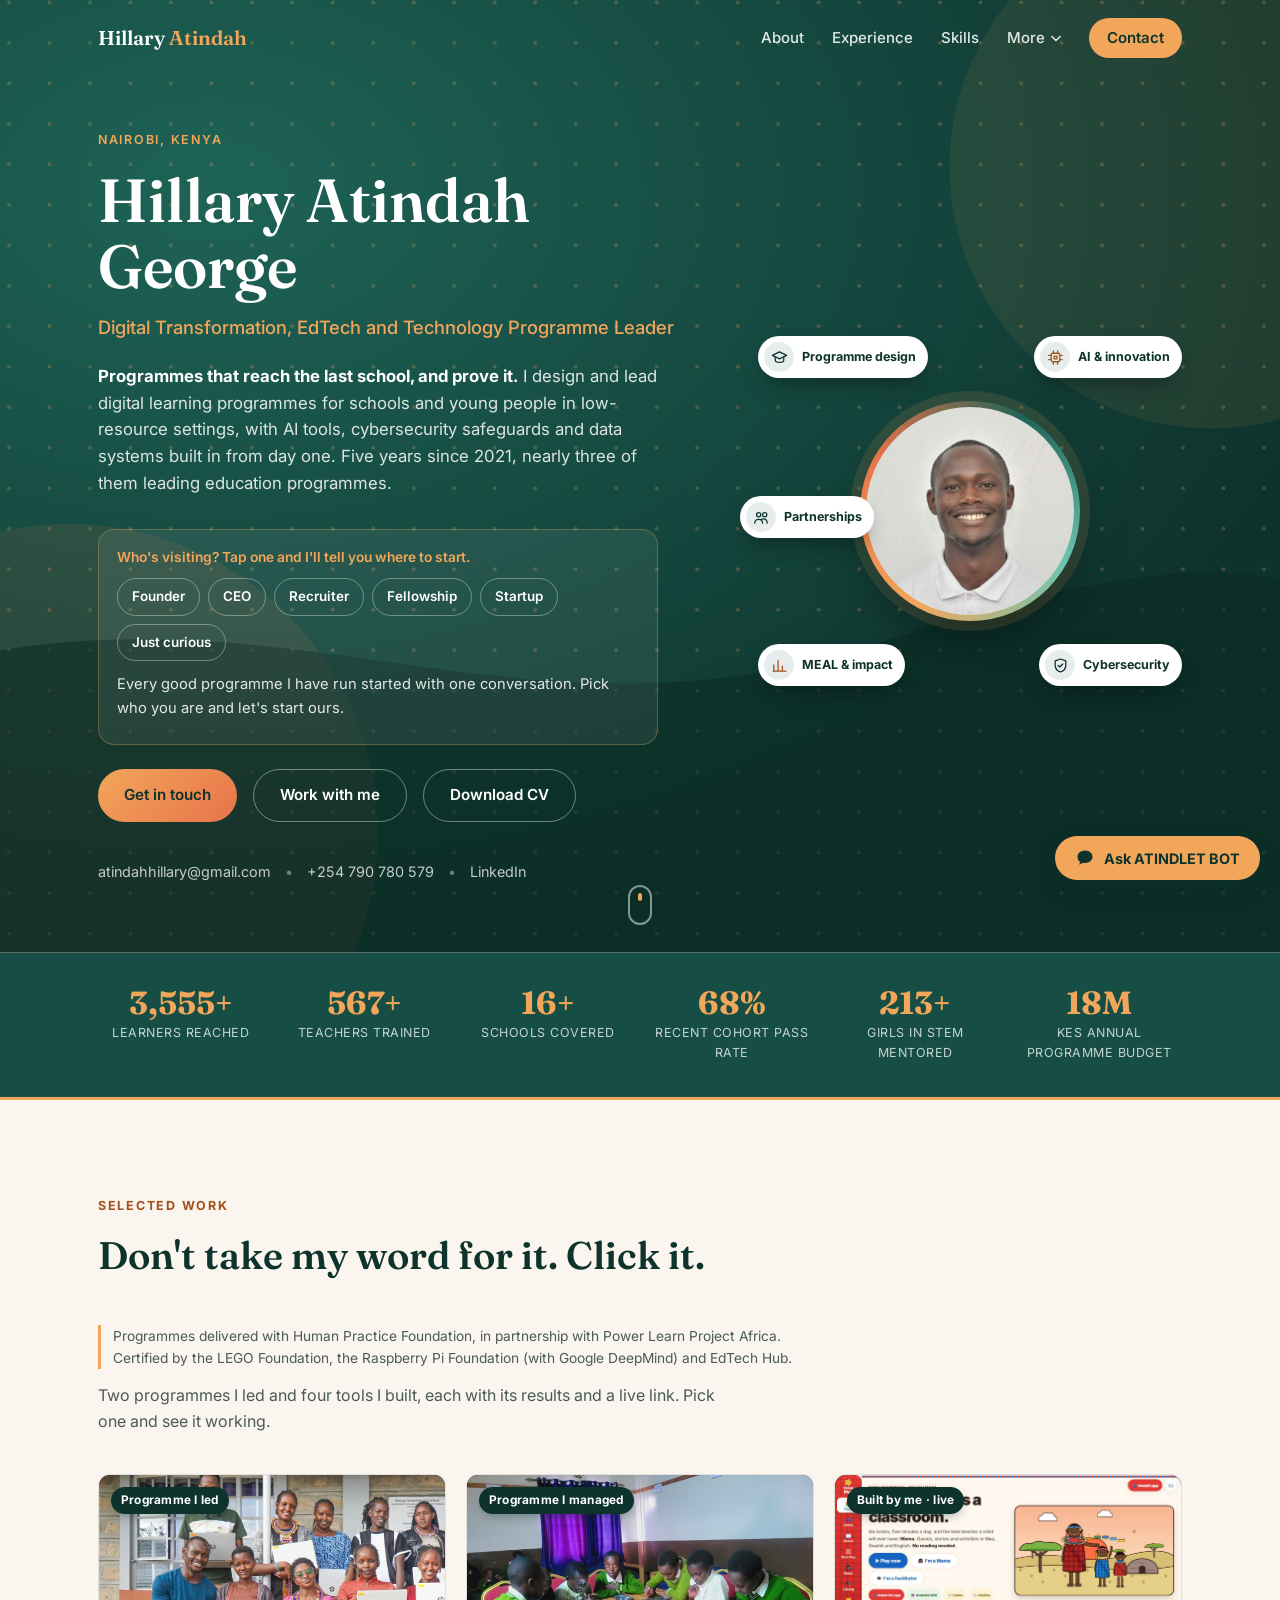
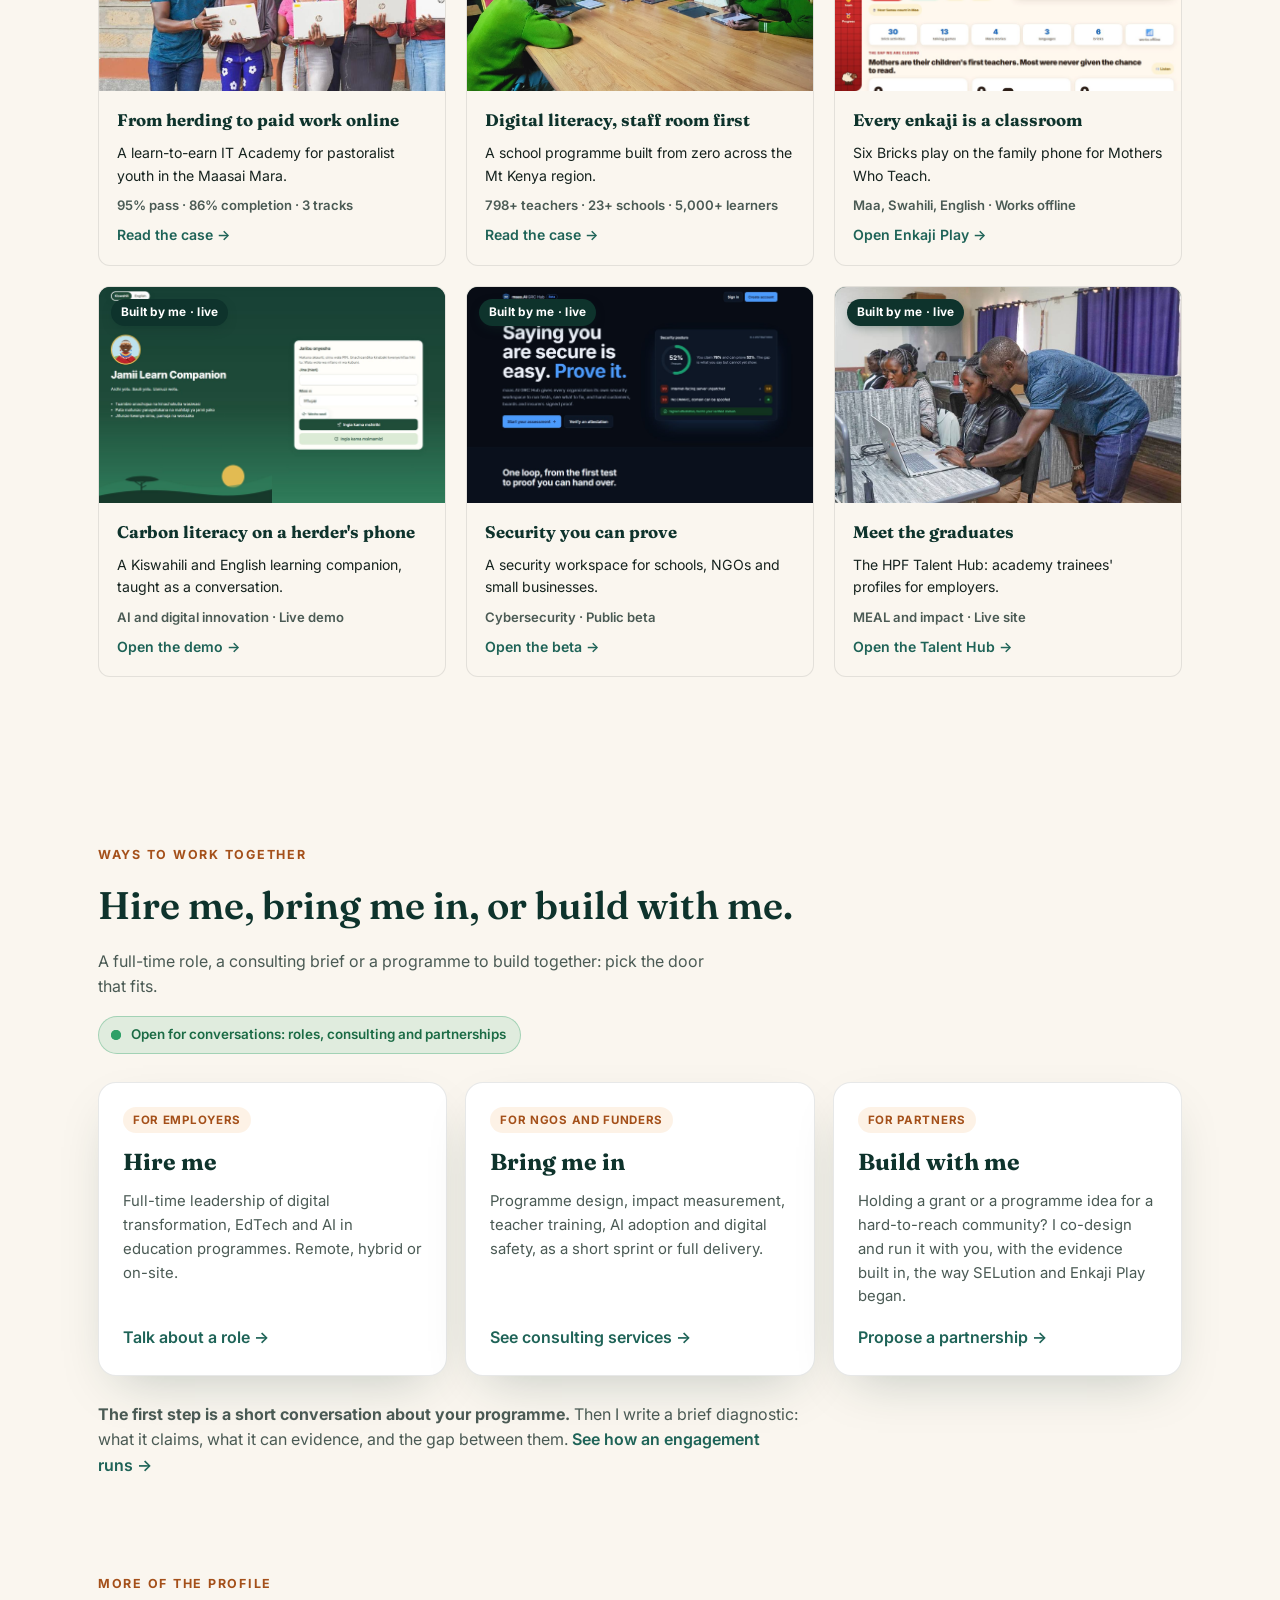
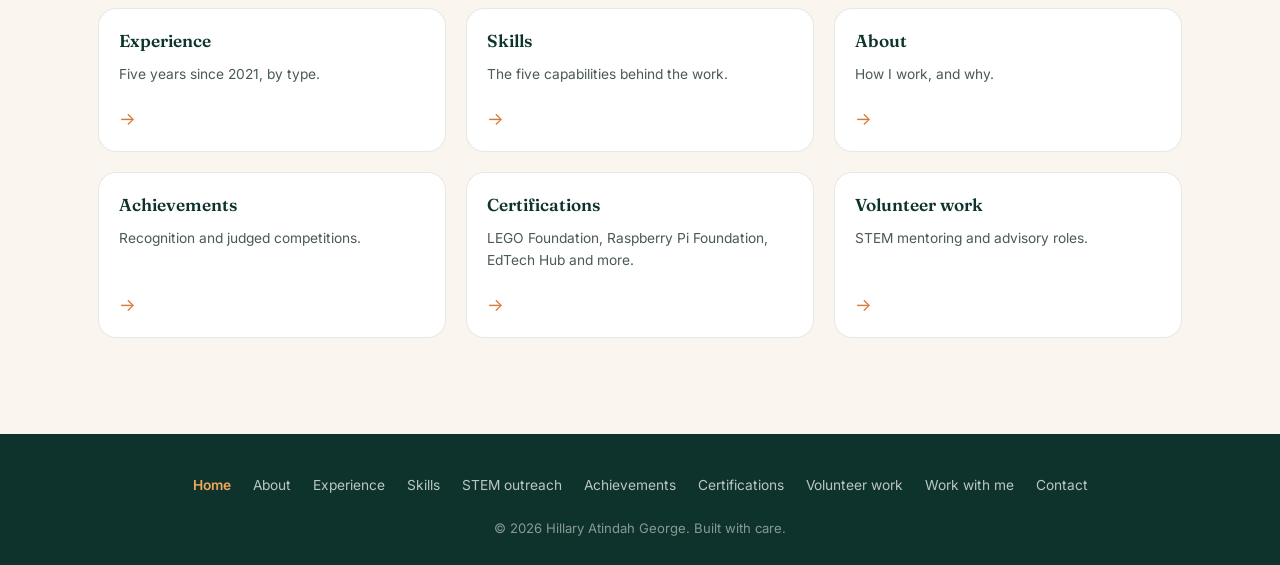
==== index.html @ 42a629c0 "Conversation starter for every visitor, labelled capabilities Hero gets a 'Who's visiting?' starter:" ====
<!DOCTYPE html>
<html lang="en">
<head>
<meta charset="UTF-8">
<meta name="viewport" content="width=device-width, initial-scale=1.0">
<title>Hillary Atindah George | EdTech and Technology Programme Leader</title>
<meta name="description" content="Digital transformation and EdTech programme leader in Kenya. Five years since 2021: 798+ teachers, 23+ schools, 5,000+ learners.">
<meta name="author" content="Hillary Atindah George">
<meta name="theme-color" content="#164E45">
<meta name="robots" content="index, follow, max-image-preview:large">
<link rel="canonical" href="https://atindahhillary.github.io/my-profile-/">

<!-- Social sharing -->
<meta property="og:type" content="profile">
<meta property="og:site_name" content="Hillary Atindah George">
<meta property="og:title" content="Hillary Atindah George | EdTech and Technology Programme Leader">
<meta property="og:description" content="Digital transformation and EdTech programme leader in Kenya. Five years since 2021: 798+ teachers, 23+ schools, 5,000+ learners.">
<meta property="og:url" content="https://atindahhillary.github.io/my-profile-/">
<meta property="og:image" content="https://atindahhillary.github.io/my-profile-/hero-headshot.jpg">
<meta property="og:locale" content="en_KE">
<meta name="twitter:card" content="summary_large_image">
<meta name="twitter:title" content="Hillary Atindah George | EdTech and Technology Programme Leader">
<meta name="twitter:description" content="Digital transformation and EdTech programme leader in Kenya. Five years since 2021: 798+ teachers, 23+ schools, 5,000+ learners.">
<meta name="twitter:image" content="https://atindahhillary.github.io/my-profile-/hero-headshot.jpg">

<link rel="icon" href="data:image/svg+xml,%3Csvg xmlns='http://www.w3.org/2000/svg' viewBox='0 0 100 100'%3E%3Crect width='100' height='100' rx='20' fill='%23164E45'/%3E%3Ctext x='50' y='68' font-size='54' font-family='Georgia,serif' fill='%23F2A65A' text-anchor='middle'%3EH%3C/text%3E%3C/svg%3E">

<link rel="preconnect" href="https://fonts.googleapis.com">
<link rel="preconnect" href="https://fonts.gstatic.com" crossorigin>
<link rel="preload" as="image" href="hero-headshot.jpg" fetchpriority="high">
<link rel="preload" as="style" href="https://fonts.googleapis.com/css2?family=Fraunces:opsz,wght@9..144,400;9..144,600;9..144,700&family=Inter:wght@400;500;600;700;800&display=swap">
<link rel="stylesheet" href="https://fonts.googleapis.com/css2?family=Fraunces:opsz,wght@9..144,400;9..144,600;9..144,700&family=Inter:wght@400;500;600;700;800&display=swap">
<link rel="stylesheet" href="style.css?v=20261124g">

<script type="application/ld+json">
{
  "@context": "https://schema.org",
  "@type": "Person",
  "name": "Hillary Atindah George",
  "alternateName": "Hillary Atindah",
  "jobTitle": "Digital Transformation, EdTech and Technology Programme Leader",
  "email": "mailto:atindahhillary@gmail.com",
  "telephone": "+254790780579",
  "url": "https://atindahhillary.github.io/my-profile-/",
  "image": "https://atindahhillary.github.io/my-profile-/hero-headshot.jpg",
  "description": "Digital transformation, EdTech and technology programme leader. Five years since 2021 running technology programmes for schools and young people in low-resource settings.",
  "address": {
    "@type": "PostalAddress",
    "addressLocality": "Nairobi",
    "addressRegion": "Nairobi County",
    "addressCountry": "KE"
  },
  "worksFor": { "@type": "Organization", "name": "Human Practice Foundation" },
  "alumniOf": { "@type": "CollegeOrUniversity", "name": "Meru University of Science and Technology (MUST)" },
  "knowsLanguage": ["English", "Kiswahili", "Dholuo"],
  "knowsAbout": ["Digital Literacy", "EdTech", "Cybersecurity", "AI Literacy", "AI Automation", "Monitoring, Evaluation and Learning", "STEM Education", "Learning Through Play", "Social Emotional Learning", "Foundational Literacy and Numeracy", "Teacher Training", "Safeguarding and Data Protection", "Budget Management"],
  "sameAs": ["https://www.linkedin.com/in/hillary-atindah-60590817a/"]
}
</script>
</head>
<body>

<a class="skip-link" href="#main-content">Skip to content</a>
<div class="progress-bar" id="progressBar"></div>

<header class="site-header" id="siteHeader">
  <div class="container header-inner">
    <a href="#top" class="brand">Hillary <span>Atindah</span></a>
    <nav class="nav" id="mainNav" aria-label="Main navigation">
      <a href="about.html">About</a>
      <a href="experience.html">Experience</a>
      <a href="skills.html">Skills</a>
      <div class="nav-more" id="navMore">
        <button class="nav-more-btn" id="navMoreBtn" type="button" aria-expanded="false" aria-controls="navMoreMenu">More<svg class="nav-caret" viewBox="0 0 12 8" width="10" height="7" fill="none" stroke="currentColor" stroke-width="1.8" stroke-linecap="round" stroke-linejoin="round" aria-hidden="true"><path d="M1 1.5 6 6.5l5-5"/></svg></button>
        <div class="nav-more-menu" id="navMoreMenu">
          <a href="work.html">Work with me</a>
          <a href="stem.html">STEM outreach</a>
          <a href="achievements.html">Achievements</a>
          <a href="certifications.html">Certifications</a>
          <a href="community.html">Volunteer work</a>
        </div>
      </div>
      <a href="contact.html" class="nav-cta">Contact</a>
    </nav>
    <button class="nav-toggle" id="navToggle" type="button" aria-label="Toggle menu" aria-expanded="false" aria-controls="mainNav">
      <span></span><span></span><span></span>
    </button>
  </div>
</header>

<main id="top" tabindex="-1">
  <span id="main-content" tabindex="-1"></span>

  <!-- HERO -->
  <section class="hero">
    <div class="hero-bg" aria-hidden="true">
      <svg viewBox="0 0 1200 800" preserveAspectRatio="xMidYMid slice">
        <defs>
          <radialGradient id="g1" cx="20%" cy="20%" r="80%">
            <stop offset="0%" stop-color="#1E6357"/>
            <stop offset="100%" stop-color="#0E332C"/>
          </radialGradient>
          <pattern id="dots" width="34" height="34" patternUnits="userSpaceOnUse">
            <circle cx="2" cy="2" r="1.6" fill="#F2A65A" opacity="0.25"/>
          </pattern>
        </defs>
        <rect width="1200" height="800" fill="url(#g1)"/>
        <rect width="1200" height="800" fill="url(#dots)"/>
        <circle cx="1080" cy="140" r="220" fill="#F2A65A" opacity="0.08"/>
        <circle cx="120" cy="700" r="260" fill="#E8734A" opacity="0.10"/>
        <path d="M0 560 C 300 480, 500 640, 800 540 S 1200 480, 1200 560 L1200 800 L0 800 Z" fill="#0A2A24" opacity="0.55"/>
      </svg>
    </div>
    <div class="container hero-inner">
      <div class="hero-text">
        <p class="eyebrow"><span class="eyebrow-loc">Nairobi, Kenya</span></p>
        <h1>Hillary Atindah George</h1>
        <p class="role-line">Digital Transformation, EdTech and Technology Programme Leader</p>
        <p class="hero-summary"><strong>Programmes that reach the last school, and prove it.</strong> I design and lead digital learning programmes for schools and young people in low-resource settings, with AI tools, cybersecurity safeguards and data systems built in from day one. Five years since 2021, nearly three of them leading education programmes.</p>
        <div class="starter" id="starter">
          <p class="starter-q">Who's visiting? Tap one and I'll tell you where to start.</p>
          <div class="starter-chips" role="group" aria-label="I am a">
            <button type="button" data-who="founder" aria-pressed="false">Founder</button>
            <button type="button" data-who="ceo" aria-pressed="false">CEO</button>
            <button type="button" data-who="recruiter" aria-pressed="false">Recruiter</button>
            <button type="button" data-who="fellowship" aria-pressed="false">Fellowship</button>
            <button type="button" data-who="startup" aria-pressed="false">Startup</button>
            <button type="button" data-who="curious" aria-pressed="false">Just curious</button>
          </div>
          <div class="starter-out" aria-live="polite"><p>Every good programme I have run started with one conversation. Pick who you are and let's start ours.</p></div>
        </div>
        <div class="hero-actions">
          <a class="btn btn-primary" href="contact.html">Get in touch</a>
          <a class="btn btn-ghost" href="work.html">Work with me</a>
          <a class="btn btn-ghost" href="Hillary-Atindah-George-Resume.pdf" download>Download CV</a>
        </div>
        <div class="hero-links">
          <a href="mailto:atindahhillary@gmail.com">atindahhillary@gmail.com</a>
          <span class="dot">&bull;</span>
          <a href="tel:+254790780579">+254 790 780 579</a>
          <span class="dot">&bull;</span>
          <a href="https://www.linkedin.com/in/hillary-atindah-60590817a/" target="_blank" rel="noopener">LinkedIn</a>
        </div>
      </div>
      <div class="hero-avatar-wrap">
        <div class="hero-avatar">
          <img src="hero-headshot.jpg" alt="" width="600" height="600" fetchpriority="high" decoding="async">
        </div>
        <svg class="avatar-ring" viewBox="0 0 220 220" aria-hidden="true">
          <circle cx="110" cy="110" r="104" fill="none" stroke="#F2A65A" stroke-width="2" stroke-dasharray="4 10"/>
        </svg>
        <div class="orbits" aria-label="Capabilities">
          <span class="orbit o1"><span class="orbit-ic"><svg viewBox="0 0 24 24" aria-hidden="true"><path d="M12 4 2 9l10 5 10-5-10-5z"/><path d="M6 11.5V16c0 1.5 2.7 3 6 3s6-1.5 6-3v-4.5"/></svg></span><span class="orbit-label">Programme design</span></span>
          <span class="orbit o2"><span class="orbit-ic"><svg viewBox="0 0 24 24" aria-hidden="true"><rect x="6" y="6" width="12" height="12" rx="2.5"/><path d="M9 2.5v3M15 2.5v3M9 18.5v3M15 18.5v3M2.5 9h3M2.5 15h3M18.5 9h3M18.5 15h3"/><path d="M10 10h4v4h-4z"/></svg></span><span class="orbit-label">AI &amp; innovation</span></span>
          <span class="orbit o3"><span class="orbit-ic"><svg viewBox="0 0 24 24" aria-hidden="true"><circle cx="8" cy="8" r="3"/><circle cx="16.5" cy="8" r="3"/><path d="M2.5 20c0-3.2 2.4-5.5 5.5-5.5s5.5 2.3 5.5 5.5M11 14.9c1-.6 2.2-.9 3.5-.9 3.2 0 5.5 2.3 5.5 6"/></svg></span><span class="orbit-label">Partnerships</span></span>
          <span class="orbit o4"><span class="orbit-ic"><svg viewBox="0 0 24 24" aria-hidden="true"><path d="M4 20V11M10 20V5M16 20v-7M21 20H3"/></svg></span><span class="orbit-label">MEAL &amp; impact</span></span>
          <span class="orbit o5"><span class="orbit-ic"><svg viewBox="0 0 24 24" aria-hidden="true"><path d="M12 2.8 4.5 5.6v5.6c0 4.6 3.2 8.6 7.5 9.9 4.3-1.3 7.5-5.3 7.5-9.9V5.6L12 2.8z"/><path d="M8.8 12l2.2 2.2 4.2-4.4"/></svg></span><span class="orbit-label">Cybersecurity</span></span>
        </div>
      </div>
    </div>
    <a href="#work" class="scroll-cue" aria-label="Scroll down"><span></span></a>
  </section>

  <!-- IMPACT -->
  <section class="impact-band" aria-label="Impact at a glance">
    <div class="container">
      <ul class="impact-grid">
        <li class="impact-item"><strong class="count" data-target="5000" data-suffix="+">5,000+</strong><span>Learners reached</span></li>
        <li class="impact-item"><strong class="count" data-target="798" data-suffix="+">798+</strong><span>Teachers trained</span></li>
        <li class="impact-item"><strong class="count" data-target="23" data-suffix="+">23+</strong><span>Schools covered</span></li>
        <li class="impact-item"><strong class="count" data-target="95" data-suffix="%">95%</strong><span>Recent cohort pass rate</span></li>
        <li class="impact-item"><strong class="count" data-target="300" data-suffix="+">300+</strong><span>Girls in STEM mentored</span></li>
        <li class="impact-item"><strong class="count" data-target="25" data-suffix="M">25M</strong><span>KES annual programme budget</span></li>
      </ul>
    </div>
  </section>

  <!-- SELECTED WORK -->
  <section class="section" id="work">
    <div class="container">
      <p class="section-kicker">Selected work</p>
      <h2 class="section-title">Don't take my word for it. Click it.</h2>
      <p class="trust-line">Programmes delivered with Human Practice Foundation, in partnership with Power Learn Project Africa. Certified by the LEGO Foundation, the Raspberry Pi Foundation (with Google DeepMind) and EdTech Hub.</p>
      <p class="section-lede">Two programmes I led and four tools I built, each with its results and a live link. Pick one and see it working.</p>
      <div class="tl-projects home-work">
        <a class="tl-project" href="experience.html#it-academy">
          <span class="card-badge">Programme I led</span>
          <img src="experience-it-academy.jpg" alt="" width="1000" height="563" decoding="async">
          <div class="tl-project-body">
            <h3 class="tl-project-title">From herding to paid work online</h3>
            <span>A learn-to-earn IT Academy for pastoralist youth in the Maasai Mara.</span>
            <span class="tl-tags">95% pass &middot; 86% completion &middot; 3 tracks</span>
            <em>Read the case</em>
          </div>
        </a>
        <a class="tl-project" href="experience.html#mt-kenya">
          <span class="card-badge">Programme I managed</span>
          <img src="experience-school-tablets.jpg" alt="" width="1280" height="960" loading="lazy" decoding="async">
          <div class="tl-project-body">
            <h3 class="tl-project-title">Digital literacy, staff room first</h3>
            <span>A school programme built from zero across the Mt Kenya region.</span>
            <span class="tl-tags">798+ teachers &middot; 23+ schools &middot; 5,000+ learners</span>
            <em>Read the case</em>
          </div>
        </a>
        <a class="tl-project" href="https://enkaji-play.vercel.app/" target="_blank" rel="noopener">
          <span class="card-badge">Built by me &middot; live</span>
          <img src="experience-enkaji-play.jpg?v=2" alt="" width="1400" height="875" loading="lazy" decoding="async">
          <div class="tl-project-body">
            <h3 class="tl-project-title">Every enkaji is a classroom</h3>
            <span>Six Bricks play on the family phone for Mothers Who Teach.</span>
            <span class="tl-tags">Maa, Swahili, English &middot; Works offline</span>
            <em>Open Enkaji Play<span class="abot-sr"> (opens in a new tab)</span></em>
          </div>
        </a>
        <a class="tl-project" href="https://jamii-learn-companion.vercel.app/" target="_blank" rel="noopener">
          <span class="card-badge">Built by me &middot; live</span>
          <img src="experience-jamii-learn.jpg" alt="" width="1400" height="875" loading="lazy" decoding="async">
          <div class="tl-project-body">
            <h3 class="tl-project-title">Carbon literacy on a herder's phone</h3>
            <span>A Kiswahili and English learning companion, taught as a conversation.</span>
            <span class="tl-tags">AI and digital innovation &middot; Live demo</span>
            <em>Open the demo<span class="abot-sr"> (opens in a new tab)</span></em>
          </div>
        </a>
        <a class="tl-project" href="https://maas-ai-grc-hub.vercel.app/" target="_blank" rel="noopener">
          <span class="card-badge">Built by me &middot; live</span>
          <img src="experience-maas-grc.jpg" alt="" width="1400" height="875" loading="lazy" decoding="async">
          <div class="tl-project-body">
            <h3 class="tl-project-title">Security you can prove</h3>
            <span>A security workspace for schools, NGOs and small businesses.</span>
            <span class="tl-tags">Cybersecurity &middot; Public beta</span>
            <em>Open the beta<span class="abot-sr"> (opens in a new tab)</span></em>
          </div>
        </a>
        <a class="tl-project" href="https://hpf-talent-hub.vercel.app/" target="_blank" rel="noopener">
          <span class="card-badge">Built by me &middot; live</span>
          <img src="experience-academy-coaching.jpg" alt="" width="1000" height="589" loading="lazy" decoding="async">
          <div class="tl-project-body">
            <h3 class="tl-project-title">Meet the graduates</h3>
            <span>The HPF Talent Hub: academy trainees' profiles for employers.</span>
            <span class="tl-tags">MEAL and impact &middot; Live site</span>
            <em>Open the Talent Hub<span class="abot-sr"> (opens in a new tab)</span></em>
          </div>
        </a>
      </div>
    </div>
  </section>
  <!-- WAYS TO WORK TOGETHER -->
  <section class="section ways" id="ways">
    <div class="container">
      <p class="section-kicker" id="ways-kicker">Ways to work together</p>
      <h2 class="section-title">Hire me, bring me in, or build with me.</h2>
      <p class="section-lede">A full-time role, a consulting brief or a programme to build together: pick the door that fits.</p>
      <p class="avail-pill"><span class="avail-dot" aria-hidden="true"></span>Open for conversations: roles, consulting and partnerships</p>
      <div class="ways-grid">
        <a class="way-card" href="contact.html">
          <span class="way-tag">For employers</span>
          <h3>Hire me</h3>
          <p>Full-time leadership of digital transformation, EdTech and AI in education programmes. Remote, hybrid or on-site.</p>
          <span class="way-go">Talk about a role &rarr;</span>
        </a>
        <a class="way-card" href="work.html">
          <span class="way-tag">For NGOs and funders</span>
          <h3>Bring me in</h3>
          <p>Programme design, impact measurement, teacher training, AI adoption and digital safety, as a short sprint or full delivery.</p>
          <span class="way-go">See consulting services &rarr;</span>
        </a>
        <a class="way-card" href="contact.html">
          <span class="way-tag">For partners</span>
          <h3>Build with me</h3>
          <p>Holding a grant or a programme idea for a hard-to-reach community? I co-design and run it with you, with the evidence built in, the way SELution and Enkaji Play began.</p>
          <span class="way-go">Propose a partnership &rarr;</span>
        </a>
      </div>
      <p class="ways-first"><strong>The first step is a short conversation about your programme.</strong> Then I write a brief diagnostic: what it claims, what it can evidence, and the gap between them. <a href="proposal.html">See how an engagement runs &rarr;</a></p>
    </div>
  </section>


  <!-- EXPLORE -->
  <section class="section section-tight" id="explore">
    <div class="container">
      <h2 class="section-kicker">More of the profile</h2>
      <div class="explore-grid explore-grid-compact">
        <a class="explore-card" href="experience.html"><h3>Experience</h3><p>Five years since 2021, by type.</p><span class="explore-go" aria-hidden="true">&rarr;</span></a>
        <a class="explore-card" href="skills.html"><h3>Skills</h3><p>The five capabilities behind the work.</p><span class="explore-go" aria-hidden="true">&rarr;</span></a>
        <a class="explore-card" href="about.html"><h3>About</h3><p>How I work, and why.</p><span class="explore-go" aria-hidden="true">&rarr;</span></a>
        <a class="explore-card" href="achievements.html"><h3>Achievements</h3><p>Recognition and judged competitions.</p><span class="explore-go" aria-hidden="true">&rarr;</span></a>
        <a class="explore-card" href="certifications.html"><h3>Certifications</h3><p>LEGO Foundation, Raspberry Pi Foundation, EdTech Hub and more.</p><span class="explore-go" aria-hidden="true">&rarr;</span></a>
        <a class="explore-card" href="community.html"><h3>Volunteer work</h3><p>STEM mentoring and advisory roles.</p><span class="explore-go" aria-hidden="true">&rarr;</span></a>
      </div>
    </div>
  </section>

</main>

<footer class="site-footer">
  <div class="container footer-inner">
    <nav class="footer-nav" aria-label="Footer navigation">
      <a href="index.html" aria-current="page">Home</a>
      <a href="about.html">About</a>
      <a href="experience.html">Experience</a>
      <a href="skills.html">Skills</a>
      <a href="stem.html">STEM outreach</a>
      <a href="achievements.html">Achievements</a>
      <a href="certifications.html">Certifications</a>
      <a href="community.html">Volunteer work</a>
      <a href="work.html">Work with me</a>
      <a href="contact.html">Contact</a>
    </nav>
    <p>&copy; <span id="year"></span> Hillary Atindah George. Built with care.</p>
  </div>
</footer>

<script src="main.js?v=20261124g" defer></script>
<script src="chatbot.js?v=20261124g" defer></script>
</body>
</html>
---- style.css ----
:root {
  --ink: #16231f;
  --ink-soft: #4a5a54;
  --cream: #faf6ef;
  --cream-alt: #f2ece0;
  --teal-900: #0e332c;
  --teal-800: #164e45;
  --teal-700: #1e6357;
  --amber: #f2a65a;
  --amber-dark: #d97a3d;
  --terracotta: #e8734a;
  --white: #ffffff;
  --border: rgba(22, 35, 31, 0.1);
  --shadow: 0 20px 50px -20px rgba(14, 51, 44, 0.25);
  --radius: 18px;
  --font-display: "Fraunces", Georgia, serif;
  --font-body: "Inter", -apple-system, BlinkMacSystemFont, "Segoe UI", sans-serif;
}

* { box-sizing: border-box; margin: 0; padding: 0; }

html { scroll-behavior: smooth; }

body {
  font-family: var(--font-body);
  color: var(--ink);
  background: var(--cream);
  line-height: 1.6;
  -webkit-font-smoothing: antialiased;
}

img, svg { display: block; max-width: 100%; }
img { height: auto; }

a { color: inherit; text-decoration: none; }

ul { list-style: none; }

.container {
  max-width: 1140px;
  margin: 0 auto;
  padding: 0 28px;
}

/* Progress bar */
.progress-bar {
  position: fixed;
  top: 0; left: 0;
  height: 3px;
  width: 0%;
  background: linear-gradient(90deg, var(--amber), var(--terracotta));
  z-index: 1000;
  transition: width 0.1s ease-out;
}

/* Header */
.site-header {
  position: fixed;
  top: 0; left: 0; right: 0;
  z-index: 900;
  padding: 18px 0;
  transition: background 0.3s ease, padding 0.3s ease, box-shadow 0.3s ease;
}
.site-header.scrolled {
  background: rgba(250, 246, 239, 0.92);
  backdrop-filter: blur(10px);
  padding: 12px 0;
  box-shadow: 0 2px 20px rgba(14,51,44,0.08);
}
.header-inner {
  display: flex;
  align-items: center;
  justify-content: space-between;
}
.brand {
  font-family: var(--font-display);
  font-weight: 600;
  font-size: 1.25rem;
  color: var(--teal-900);
}
.site-header:not(.scrolled) .brand { color: var(--white); }
.brand span { color: var(--amber-dark); }
.site-header:not(.scrolled) .brand span { color: var(--amber); }

.nav {
  display: flex;
  align-items: center;
  gap: 28px;
  font-weight: 500;
  font-size: 0.94rem;
}
/* Without this a squeezed row breaks a label like "Work With Me" across
   three lines rather than letting the bar run wide and hit its breakpoint. */
.nav a { white-space: nowrap; }

/* Ten top-level links were too many to read at a glance. Four stay in the bar;
   the six evidence pages sit under More. On the mobile panel the button is
   dropped and the group flattens into the column, so there is no nested
   disclosure to open twice. */
.nav-more { position: relative; display: flex; align-items: center; }
.nav-more-btn {
  display: inline-flex;
  align-items: center;
  gap: 6px;
  padding: 0;
  background: none;
  border: none;
  font: inherit;
  color: inherit;
  cursor: pointer;
  white-space: nowrap;
}
.nav-more-btn:hover, .nav-more-btn.is-active { color: var(--amber-dark); }
.site-header:not(.scrolled) .nav-more-btn:hover,
.site-header:not(.scrolled) .nav-more-btn.is-active { color: var(--amber); }
.nav-caret { transition: transform 0.2s ease; }
.nav-more.open .nav-caret { transform: rotate(180deg); }

.nav-more-menu {
  position: absolute;
  top: calc(100% + 16px);
  right: 0;
  min-width: 200px;
  display: flex;
  flex-direction: column;
  gap: 2px;
  padding: 8px;
  background: var(--white);
  border: 1px solid var(--border);
  border-radius: 14px;
  box-shadow: var(--shadow);
  opacity: 0;
  visibility: hidden;
  transform: translateY(-6px);
  transition: opacity 0.18s ease, transform 0.18s ease, visibility 0.18s;
}
.nav-more.open .nav-more-menu { opacity: 1; visibility: visible; transform: none; }
/* The menu sits on white even when the header itself is transparent over the
   hero, so these links never take the header's light-on-dark colour. */
.nav-more-menu a {
  padding: 9px 12px;
  border-radius: 9px;
  font-size: 0.9rem;
  color: var(--ink) !important;
}
.nav-more-menu a:hover { background: var(--cream-alt); color: var(--teal-800) !important; }
.nav-more-menu a[aria-current="page"] { color: var(--amber-dark) !important; font-weight: 600; }
.site-header:not(.scrolled) .nav a { color: rgba(255,255,255,0.88); }
.nav a:hover { color: var(--amber-dark); }
.site-header:not(.scrolled) .nav a:hover { color: var(--amber); }
.nav-cta {
  background: var(--amber);
  color: var(--teal-900) !important;
  padding: 8px 18px;
  border-radius: 999px;
  font-weight: 600;
}
.nav-cta:hover { background: var(--amber-dark); color: var(--white) !important; }

.nav-toggle {
  display: none;
  flex-direction: column;
  gap: 5px;
  background: none;
  border: none;
  cursor: pointer;
  padding: 6px;
}
.nav-toggle span {
  width: 24px; height: 2px;
  background: var(--white);
  transition: 0.3s;
}
.site-header.scrolled .nav-toggle span { background: var(--teal-900); }

/* Hero */
.hero {
  position: relative;
  min-height: 100vh;
  display: flex;
  align-items: center;
  overflow: hidden;
  color: var(--white);
  padding-top: 90px;
}
.hero-bg {
  position: absolute;
  inset: 0;
  z-index: 0;
}
.hero-bg svg { width: 100%; height: 100%; }
.hero-inner {
  position: relative;
  z-index: 1;
  display: grid;
  grid-template-columns: 1.3fr 0.9fr;
  gap: 48px;
  align-items: center;
  padding-top: 40px;
  padding-bottom: 60px;
}
.eyebrow {
  text-transform: uppercase;
  letter-spacing: 0.14em;
  font-size: 0.78rem;
  font-weight: 600;
  color: var(--amber);
  margin-bottom: 18px;
}
.hero h1 {
  font-family: var(--font-display);
  font-size: clamp(2.4rem, 5vw, 3.8rem);
  font-weight: 600;
  line-height: 1.08;
  margin-bottom: 14px;
}
.role-line {
  font-size: 1.15rem;
  font-weight: 500;
  color: var(--amber);
  margin-bottom: 20px;
}
.hero-summary {
  font-size: 1.05rem;
  color: rgba(255,255,255,0.85);
  max-width: 560px;
  margin-bottom: 32px;
}
.hero-actions {
  display: flex;
  gap: 16px;
  flex-wrap: wrap;
  margin-bottom: 28px;
}
.btn {
  display: inline-flex;
  align-items: center;
  gap: 8px;
  padding: 13px 26px;
  border-radius: 999px;
  font-weight: 600;
  font-size: 0.95rem;
  transition: transform 0.2s ease, box-shadow 0.2s ease, background 0.2s ease;
}
.btn-primary {
  background: linear-gradient(135deg, var(--amber), var(--terracotta));
  color: var(--teal-900);
}
.btn-primary:hover { transform: translateY(-2px); box-shadow: 0 12px 28px -8px rgba(242,166,90,0.6); }
.btn-ghost {
  border: 1.5px solid rgba(255,255,255,0.4);
  color: var(--white);
}
.btn-ghost:hover { background: rgba(255,255,255,0.12); transform: translateY(-2px); }

.hero-links {
  font-size: 0.9rem;
  color: rgba(255,255,255,0.75);
}
.hero-links a:hover { color: var(--amber); }
.hero-links .dot { margin: 0 10px; opacity: 0.5; }

.hero-avatar-wrap {
  position: relative;
  display: flex;
  align-items: center;
  justify-content: center;
  min-height: 320px;
}
.hero-avatar {
  width: 220px; height: 220px;
  border-radius: 50%;
  overflow: hidden;
  background: linear-gradient(145deg, var(--amber), var(--terracotta) 70%);
  display: flex;
  align-items: center;
  justify-content: center;
  font-family: var(--font-display);
  font-size: 4.4rem;
  font-weight: 600;
  color: var(--teal-900);
  box-shadow: 0 30px 60px -20px rgba(0,0,0,0.5);
  position: relative;
  z-index: 2;
}
.hero-avatar img { width: 100%; height: 100%; object-fit: cover; display: block; }
.avatar-ring {
  position: absolute;
  width: 220px; height: 220px;
  animation: spin 30s linear infinite;
  z-index: 1;
}
@keyframes spin { to { transform: rotate(360deg); } }

.stat-chip {
  position: absolute;
  background: rgba(255,255,255,0.96);
  color: var(--teal-900);
  padding: 12px 16px;
  border-radius: 14px;
  box-shadow: var(--shadow);
  display: flex;
  flex-direction: column;
  line-height: 1.2;
  z-index: 3;
}
.stat-chip strong { font-family: var(--font-display); font-size: 1.3rem; color: var(--amber-dark); }
.stat-chip span { font-size: 0.72rem; color: var(--ink-soft); max-width: 130px; }
.stat-chip-1 { top: 10px; left: -10px; }
.stat-chip-2 { bottom: 10px; right: -10px; }

.scroll-cue {
  position: absolute;
  bottom: 28px;
  left: 50%;
  transform: translateX(-50%);
  z-index: 2;
}
.scroll-cue span {
  display: block;
  width: 24px; height: 40px;
  border: 2px solid rgba(255,255,255,0.5);
  border-radius: 20px;
  position: relative;
}
.scroll-cue span::before {
  content: "";
  position: absolute;
  top: 6px; left: 50%;
  width: 4px; height: 8px;
  background: var(--amber);
  border-radius: 4px;
  transform: translateX(-50%);
  animation: bounce 1.6s infinite;
}
@keyframes bounce { 0%,100% { top: 6px; opacity: 1; } 50% { top: 18px; opacity: 0.3; } }

/* Sections */
.section { padding: 96px 0; }
.section-alt { background: var(--cream-alt); }
.section-kicker {
  text-transform: uppercase;
  letter-spacing: 0.14em;
  font-size: 0.78rem;
  font-weight: 700;
  color: var(--amber-dark);
  margin-bottom: 10px;
}
.section-title {
  font-family: var(--font-display);
  font-size: clamp(1.7rem, 3vw, 2.4rem);
  font-weight: 600;
  color: var(--teal-900);
  margin-bottom: 44px;
  max-width: 640px;
}

/* About */
.about-grid {
  display: grid;
  grid-template-columns: 0.85fr 1.4fr;
  gap: 48px;
  align-items: start;
}
.about-photo {
  border-radius: var(--radius);
  overflow: hidden;
  box-shadow: var(--shadow);
}
.about-photo img { width: 100%; height: 100%; object-fit: cover; display: block; }
.about-text { display: flex; flex-direction: column; gap: 28px; }
.about-copy { font-size: 1.05rem; color: var(--ink-soft); }
.about-facts { display: flex; flex-direction: column; gap: 18px; }
.fact {
  display: flex;
  align-items: center;
  gap: 14px;
  background: var(--white);
  padding: 16px 18px;
  border-radius: var(--radius);
  box-shadow: var(--shadow);
}
.fact-icon {
  flex: 0 0 36px;
  width: 36px;
  height: 36px;
  display: flex;
  align-items: center;
  justify-content: center;
  border-radius: 10px;
  background: rgba(242, 166, 90, 0.16);
  color: var(--amber-dark);
}
.fact-icon svg {
  width: 20px;
  height: 20px;
  fill: none;
  stroke: var(--amber-dark);
  stroke-width: 1.7;
  stroke-linecap: round;
  stroke-linejoin: round;
}
.fact strong { display: block; font-size: 0.98rem; color: var(--teal-900); }
.fact small { color: var(--ink-soft); font-size: 0.82rem; }

/* Skills */
.skills-grid {
  display: grid;
  grid-template-columns: repeat(3, 1fr);
  gap: 24px;
}
.skill-card {
  background: var(--white);
  padding: 30px 26px;
  border-radius: var(--radius);
  border: 1px solid var(--border);
  transition: transform 0.25s ease, box-shadow 0.25s ease;
}
.skill-card:hover { transform: translateY(-6px); box-shadow: var(--shadow); }
.skill-icon {
  width: 48px; height: 48px;
  border-radius: 12px;
  background: linear-gradient(135deg, var(--teal-800), var(--teal-700));
  display: flex; align-items: center; justify-content: center;
  margin-bottom: 18px;
}
.skill-icon svg {
  width: 24px; height: 24px;
  fill: none;
  stroke: var(--amber);
  stroke-width: 1.6;
  stroke-linecap: round;
  stroke-linejoin: round;
}
.skill-card h2, .skill-card h3 { font-size: 1.05rem; color: var(--teal-900); margin-bottom: 8px; }
.skill-card p { font-size: 0.9rem; color: var(--ink-soft); }

/* A named credential inside a skill card. The global `a` rule strips colour and
   underline, so a bare link here would be invisible; this restores the same
   treatment .card-link uses. */
.skill-cred {
  margin-top: 14px;
  padding-top: 12px;
  border-top: 1px solid var(--border);
  font-size: 0.82rem;
  color: var(--ink-soft);
}
.skill-cred a {
  color: var(--teal-700);
  font-weight: 600;
  border-bottom: 1px solid rgba(30, 99, 87, 0.35);
  transition: color 0.2s ease, border-color 0.2s ease;
}
.skill-cred a:hover { color: var(--amber-dark); border-color: var(--amber-dark); }

/* Timeline */
.timeline {
  position: relative;
  padding-left: 32px;
  border-left: 2px solid var(--border);
}
.tl-item { position: relative; padding-bottom: 46px; }
.tl-item:last-child { padding-bottom: 0; }
.tl-dot {
  position: absolute;
  left: -39px; top: 4px;
  width: 16px; height: 16px;
  border-radius: 50%;
  background: var(--amber);
  border: 3px solid var(--cream);
  box-shadow: 0 0 0 2px var(--teal-700);
}
.tl-content {
  background: var(--white);
  padding: 26px 28px;
  border-radius: var(--radius);
  box-shadow: var(--shadow);
  position: relative;
}
.tl-media {
  margin: -26px -28px 20px;
  border-radius: var(--radius) var(--radius) 0 0;
  overflow: hidden;
}
.tl-media img { width: 100%; aspect-ratio: 16 / 9; object-fit: cover; display: block; }
.tl-head {
  display: flex;
  justify-content: space-between;
  align-items: baseline;
  flex-wrap: wrap;
  gap: 8px;
  margin-bottom: 4px;
}
.tl-head h2, .tl-head h3 { font-family: var(--font-display); font-size: 1.2rem; color: var(--teal-900); }
.tl-date {
  font-size: 0.8rem;
  font-weight: 600;
  color: var(--amber-dark);
  background: rgba(242,166,90,0.14);
  padding: 4px 10px;
  border-radius: 999px;
  white-space: nowrap;
}
.tl-org { font-size: 0.88rem; color: var(--ink-soft); margin-bottom: 14px; font-style: italic; }
.tl-content ul { display: flex; flex-direction: column; gap: 9px; }
.tl-content li {
  font-size: 0.92rem;
  color: var(--ink);
  padding-left: 18px;
  position: relative;
}
.tl-content li::before {
  content: "";
  position: absolute;
  left: 0; top: 8px;
  width: 6px; height: 6px;
  border-radius: 50%;
  background: var(--terracotta);
}

/* Achievements */
.achieve-grid {
  display: grid;
  grid-template-columns: repeat(3, 1fr);
  gap: 24px;
}
.achieve-card {
  background: var(--white);
  border-radius: var(--radius);
  border: 1px solid var(--border);
  text-align: left;
  overflow: hidden;
  transition: transform 0.25s ease, box-shadow 0.25s ease;
}
.achieve-card:hover { transform: translateY(-6px); box-shadow: var(--shadow); }
.achieve-media { aspect-ratio: 3 / 2; overflow: hidden; }
.achieve-media img { width: 100%; height: 100%; object-fit: cover; display: block; }
.achieve-media-icon {
  display: flex; align-items: center; justify-content: center;
  background: linear-gradient(135deg, var(--teal-800), var(--teal-700));
}
.achieve-icon { display: flex; color: var(--amber); }
.achieve-icon svg {
  width: 46px;
  height: 46px;
  fill: none;
  stroke: var(--amber);
  stroke-width: 1.5;
  stroke-linecap: round;
  stroke-linejoin: round;
}
.achieve-body { padding: 20px 22px 24px; }
.achieve-card h2, .achieve-card h3 { font-size: 1rem; color: var(--teal-900); margin-bottom: 8px; }
.achieve-card p { font-size: 0.88rem; color: var(--ink-soft); }

/* Certifications */
.cert-banner {
  border-radius: var(--radius);
  overflow: hidden;
  box-shadow: var(--shadow);
  margin-bottom: 32px;
  max-height: 340px;
}
.cert-banner img { width: 100%; height: 100%; object-fit: cover; object-position: center 25%; display: block; }
.cert-list {
  display: grid;
  grid-template-columns: repeat(2, 1fr);
  gap: 16px;
}
.cert-item {
  display: flex;
  justify-content: space-between;
  align-items: center;
  gap: 12px;
  background: var(--white);
  padding: 18px 22px;
  border-radius: 14px;
  border: 1px solid var(--border);
  flex-wrap: wrap;
}
.cert-item h2, .cert-item h3 { font-size: 0.94rem; color: var(--teal-900); font-weight: 600; max-width: 65%; }

/* The AfricaHackon entry is the one credential with an issued badge, so it
   carries the mark. The badge is square; it is sized here, not in the file. */
.cert-item-badge img {
  flex: 0 0 52px;
  width: 52px;
  height: 52px;
  object-fit: contain;
}
.cert-item-badge h2 { flex: 1; max-width: none; }
.cert-item span a { color: inherit; border-bottom: 1px solid rgba(217, 122, 61, 0.4); }
.cert-item span a:hover { color: var(--teal-800); border-color: var(--teal-800); }
.cert-item span { font-size: 0.82rem; color: var(--amber-dark); font-weight: 600; text-align: right; }

/* The AfricaHackon credential arrived as a photograph, a certificate and a
   plaque, in three different aspect ratios. The documents are never cropped,
   so their text stays readable; a shared image height lines the three up
   without forcing one shape on all of them. */
.cert-proof {
  display: flex;
  flex-wrap: wrap;
  justify-content: center;
  align-items: flex-start;
  gap: 22px;
  margin-bottom: 32px;
}
.cert-proof figure { margin: 0; max-width: 100%; }
.cert-proof img {
  display: block;
  /* A fixed height gives each image a predictable width, so the three fit one
     row. It scales with the viewport because three fixed widths plus gaps
     outgrow the container well before the mobile breakpoint. */
  height: clamp(200px, 24vw, 330px);
  width: auto;
  max-width: 100%;
  object-fit: contain;
  border-radius: 12px;
  border: 1px solid var(--border);
  box-shadow: var(--shadow);
}
/* The caption must not widen its figure: the image alone decides how wide a
   figure is, or three long captions push the row apart. Zero width keeps the
   caption out of the intrinsic size; min-width fills the figure afterwards. */
.cert-proof .photo-caption { margin-top: 10px; width: 0; min-width: 100%; }

/* Community */
.community-grid {
  display: grid;
  grid-template-columns: repeat(3, 1fr);
  gap: 24px;
  align-items: stretch;
}
.community-card {
  background: var(--white);
  padding: 30px 26px;
  border-radius: var(--radius);
  border-top: 3px solid var(--amber);
  box-shadow: var(--shadow);
}
.community-card h2, .community-card h3 { font-family: var(--font-display); font-size: 1.1rem; color: var(--teal-900); margin-bottom: 10px; }
.community-card p { font-size: 0.9rem; color: var(--ink-soft); }
.community-card-media { padding: 0; overflow: hidden; border-top: none; }
.community-media { aspect-ratio: 3 / 2; overflow: hidden; }
.community-media img { width: 100%; height: 100%; object-fit: cover; display: block; }
.community-card-media .community-body { padding: 22px 24px 26px; border-top: 3px solid var(--amber); }

/* Contact */
.contact-section {
  background: linear-gradient(160deg, var(--teal-900), var(--teal-800));
  color: var(--white);
  text-align: center;
}
.contact-inner { display: flex; flex-direction: column; align-items: center; }
.section-kicker-light { color: var(--amber); }
.section-title-light { color: var(--white); margin: 0 auto 18px; }
.contact-copy {
  max-width: 560px;
  color: rgba(255,255,255,0.8);
  margin-bottom: 40px;
}
.contact-cards {
  display: grid;
  grid-template-columns: repeat(4, 1fr);
  gap: 16px;
  width: 100%;
  max-width: 760px;
  margin-bottom: 28px;
}
.contact-card {
  background: rgba(255,255,255,0.06);
  border: 1px solid rgba(255,255,255,0.14);
  border-radius: 14px;
  padding: 20px 12px;
  display: flex;
  flex-direction: column;
  align-items: center;
  gap: 10px;
  font-size: 0.82rem;
  font-weight: 500;
  transition: background 0.2s ease, transform 0.2s ease;
  word-break: break-word;
}
.contact-card:hover { background: rgba(242,166,90,0.15); transform: translateY(-4px); }
.contact-card-icon { display: flex; align-items: center; justify-content: center; height: 26px; color: var(--amber); }
.contact-card-icon svg {
  width: 23px;
  height: 23px;
  fill: none;
  stroke: var(--amber);
  stroke-width: 1.7;
  stroke-linecap: round;
  stroke-linejoin: round;
}
/* The LinkedIn mark is a solid logo, not a line icon: it needs filling, and
   stroking it would thicken the letterforms. */
.contact-card-icon svg.icon-brand { fill: var(--amber); stroke: none; }
.contact-card:hover .contact-card-icon svg { stroke: var(--white); }
.contact-card:hover .contact-card-icon svg.icon-brand { fill: var(--white); stroke: none; }
.location-line {
  color: rgba(255,255,255,0.6);
  font-size: 0.85rem;
  display: inline-flex;
  align-items: center;
  gap: 7px;
  flex-wrap: wrap;
  justify-content: center;
}
.loc-pin { display: inline-flex; color: var(--amber); }
.loc-pin svg {
  width: 15px;
  height: 15px;
  fill: none;
  stroke: var(--amber);
  stroke-width: 1.7;
  stroke-linecap: round;
  stroke-linejoin: round;
}

/* Footer */
.site-footer { padding: 26px 0; background: var(--teal-900); }
.footer-inner { text-align: center; color: rgba(255,255,255,0.5); font-size: 0.82rem; }

/* Reveal animation */
.reveal { opacity: 0; transform: translateY(24px); transition: opacity 0.7s ease, transform 0.7s ease; }
.reveal.in-view { opacity: 1; transform: translateY(0); }

/* ---------- Impact band ---------- */

.impact-band {
  background: var(--teal-800);
  padding: 34px 0;
  border-bottom: 3px solid var(--amber);
}
.impact-grid {
  display: grid;
  grid-template-columns: repeat(6, 1fr);
  gap: 18px;
}
.impact-item {
  display: flex;
  flex-direction: column;
  align-items: center;
  text-align: center;
  gap: 4px;
}
.impact-item strong {
  font-family: var(--font-display);
  font-size: 2rem;
  line-height: 1;
  color: var(--amber);
}
.impact-item span {
  font-size: 0.78rem;
  letter-spacing: 0.04em;
  text-transform: uppercase;
  color: rgba(255, 255, 255, 0.75);
}

/* ---------- Services chips ---------- */

.services { margin-top: 46px; text-align: center; }
.services-title {
  font-family: var(--font-display);
  font-size: 1.05rem;
  color: var(--teal-900);
  margin-bottom: 16px;
}
.chip-row {
  display: flex;
  flex-wrap: wrap;
  justify-content: center;
  gap: 10px;
}
.chip-row li {
  background: var(--white);
  border: 1px solid var(--border);
  border-radius: 999px;
  padding: 8px 18px;
  font-size: 0.84rem;
  font-weight: 500;
  color: var(--ink-soft);
}

/* ---------- Timeline: captioned figure + inline media ---------- */

.tl-figure { margin-bottom: 18px; }
.tl-figure .tl-media { margin-bottom: 0; }
.tl-figure figcaption {
  margin-top: 12px;
  padding: 10px 2px 0 12px;
  border-left: 3px solid var(--amber);
  font-size: 0.82rem;
  font-style: italic;
  line-height: 1.55;
  color: var(--ink-soft);
}
.tl-inline-media {
  margin: 0 0 20px;
  border-radius: 12px;
  overflow: hidden;
}
.tl-inline-media img { width: 100%; aspect-ratio: 21 / 9; object-fit: cover; display: block; }

/* ---------- Community card extras ---------- */

.community-card { display: flex; flex-direction: column; }
.community-meta {
  margin-bottom: 10px;
  font-size: 0.78rem;
  font-weight: 600;
  letter-spacing: 0.03em;
  text-transform: uppercase;
  color: var(--amber-dark);
}
.card-link { margin-top: auto; padding-top: 12px; }
.card-link a {
  font-size: 0.84rem;
  font-weight: 600;
  color: var(--teal-700);
  border-bottom: 1px solid rgba(30, 99, 87, 0.35);
  transition: color 0.2s ease, border-color 0.2s ease;
}
.card-link a:hover { color: var(--amber-dark); border-color: var(--amber-dark); }

/* ---------- Multipage chrome ---------- */

/* Subpages have no dark hero behind the header, so the transparent state that
   works over the hero would put white text on cream. Pin the solid treatment. */
body.subpage .site-header {
  background: rgba(250, 246, 239, 0.92);
  backdrop-filter: blur(10px);
  box-shadow: 0 2px 20px rgba(14, 51, 44, 0.08);
}
body.subpage .site-header:not(.scrolled) .brand { color: var(--teal-900); }
body.subpage .site-header:not(.scrolled) .brand span { color: var(--amber-dark); }
body.subpage .site-header:not(.scrolled) .nav a { color: var(--ink); }
body.subpage .site-header:not(.scrolled) .nav a:hover { color: var(--amber-dark); }
body.subpage .site-header:not(.scrolled) .nav a.nav-cta { color: var(--teal-900); }

/* Clear the fixed header. Padding sits inside the section so the dark pages
   (STEM, Contact) run to the top edge instead of opening on a cream strip. */
.page-main > .section:first-of-type { padding-top: 150px; }

.nav a[aria-current="page"] { color: var(--amber-dark); font-weight: 700; }
.site-header:not(.scrolled) .nav a[aria-current="page"] { color: var(--amber); }
.nav a.nav-cta[aria-current="page"] { color: var(--teal-900) !important; background: var(--amber-dark); }

/* ---------- Home: explore grid ---------- */
.section-lede {
  max-width: 62ch;
  margin: -32px 0 40px;
  color: var(--ink-soft);
}
.explore-grid {
  display: grid;
  grid-template-columns: repeat(4, 1fr);
  gap: 20px;
}
.explore-card {
  position: relative;
  display: flex;
  flex-direction: column;
  gap: 8px;
  padding: 26px 24px 46px;
  background: var(--white);
  border: 1px solid var(--border);
  border-radius: var(--radius);
  transition: transform 0.25s ease, box-shadow 0.25s ease, border-color 0.25s ease;
}
.explore-card:hover {
  transform: translateY(-4px);
  border-color: var(--amber);
  box-shadow: var(--shadow);
}
.explore-card h3 {
  font-family: var(--font-display);
  font-size: 1.08rem;
  font-weight: 600;
  color: var(--teal-900);
}
.explore-card p { font-size: 0.88rem; color: var(--ink-soft); }
.explore-go {
  position: absolute;
  left: 24px;
  bottom: 22px;
  font-size: 1.1rem;
  color: var(--amber-dark);
  transition: transform 0.25s ease;
}
.explore-card:hover .explore-go { transform: translateX(6px); }
.explore-cta { margin-top: 38px; text-align: center; }

/* ---------- Subpage pager ---------- */
.pager { background: var(--cream-alt); border-top: 1px solid var(--border); }
.pager-inner {
  display: flex;
  justify-content: space-between;
  gap: 20px;
  padding-top: 26px;
  padding-bottom: 26px;
}
.pager-link { display: flex; flex-direction: column; gap: 2px; }
.pager-next { text-align: right; margin-left: auto; }
.pager-link span {
  font-size: 0.72rem;
  text-transform: uppercase;
  letter-spacing: 0.14em;
  font-weight: 700;
  color: var(--amber-dark);
}
.pager-link strong {
  font-family: var(--font-display);
  font-size: 1.05rem;
  font-weight: 600;
  color: var(--teal-900);
}
.pager-link:hover strong { color: var(--amber-dark); }

/* ---------- Footer navigation ---------- */
.footer-nav {
  display: flex;
  flex-wrap: wrap;
  justify-content: center;
  gap: 8px 22px;
  margin-bottom: 16px;
  font-size: 0.86rem;
}
.footer-nav a { color: rgba(255, 255, 255, 0.72); }
.footer-nav a:hover { color: var(--amber); }
.footer-nav a[aria-current="page"] { color: var(--amber); font-weight: 600; }
.site-footer { padding: 34px 0 26px; }

/* ---------- ATINDLET BOT ----------
   Built from the site's own tokens so the widget reads as part of the page
   rather than a third-party bubble bolted to the corner. */

.abot {
  position: fixed;
  left: 20px;
  bottom: 20px;
  z-index: 950;
  display: flex;
  flex-direction: column;
  align-items: flex-start;
  gap: 12px;
  font-family: var(--font-body);
}

.abot-launcher {
  display: inline-flex;
  align-items: center;
  gap: 9px;
  padding: 12px 20px;
  border: none;
  border-radius: 999px;
  background: var(--amber);
  color: var(--teal-900);
  font-family: inherit;
  font-size: 0.9rem;
  font-weight: 700;
  cursor: pointer;
  box-shadow: 0 10px 28px -8px rgba(14, 51, 44, 0.45);
  transition: transform 0.2s ease, background 0.2s ease;
}
.abot-launcher:hover { background: var(--amber-dark); color: var(--white); transform: translateY(-2px); }
.abot-launcher-mark { display: flex; }
.abot-open .abot-launcher-text { display: none; }
.abot-open .abot-launcher { padding: 12px; }

/* An author `display` beats the user-agent [hidden] rule, so the panel kept
   rendering as an empty shell while closed. This puts it back. */
.abot-panel[hidden] { display: none; }

.abot-panel {
  width: min(340px, calc(100vw - 40px));
  max-height: min(62vh, 480px);
  display: flex;
  flex-direction: column;
  overflow: hidden;
  background: rgba(250, 246, 239, 0.82);
  backdrop-filter: blur(16px) saturate(140%);
  -webkit-backdrop-filter: blur(16px) saturate(140%);
  border: 1px solid rgba(22, 35, 31, 0.14);
  border-radius: var(--radius);
  box-shadow: 0 28px 60px -22px rgba(14, 51, 44, 0.5);
  animation: abot-in 0.26s ease-out;
}
@keyframes abot-in {
  from { opacity: 0; transform: translateY(14px) scale(0.98); }
  to   { opacity: 1; transform: none; }
}

.abot-head {
  display: flex;
  align-items: center;
  justify-content: space-between;
  gap: 12px;
  padding: 14px 16px;
  background: rgba(14, 51, 44, 0.92);
  color: var(--white);
}
.abot-title { display: flex; flex-direction: column; line-height: 1.3; }
.abot-title strong {
  font-family: var(--font-display);
  font-size: 1rem;
  font-weight: 600;
  letter-spacing: 0.02em;
}
.abot-sub { font-size: 0.76rem; color: rgba(255, 255, 255, 0.66); }
.abot-close {
  background: none;
  border: none;
  color: rgba(255, 255, 255, 0.7);
  cursor: pointer;
  padding: 4px;
  display: flex;
  border-radius: 6px;
}
.abot-close:hover { color: var(--amber); }

.abot-log {
  flex: 1;
  overflow-y: auto;
  padding: 16px;
  display: flex;
  flex-direction: column;
  gap: 10px;
}
.abot-msg { display: flex; }
.abot-bot { justify-content: flex-start; }
.abot-you { justify-content: flex-end; }
.abot-bubble {
  max-width: 85%;
  padding: 10px 14px;
  border-radius: 14px;
  font-size: 0.88rem;
  line-height: 1.55;
}
.abot-bot .abot-bubble {
  background: rgba(255, 255, 255, 0.88);
  border: 1px solid rgba(22, 35, 31, 0.1);
  border-bottom-left-radius: 4px;
  color: var(--ink);
}
.abot-you .abot-bubble {
  background: rgba(22, 78, 69, 0.92);
  border-bottom-right-radius: 4px;
  color: var(--white);
}
.abot-link {
  display: inline-block;
  margin-top: 8px;
  font-size: 0.82rem;
  font-weight: 600;
  color: var(--teal-700);
  border-bottom: 1px solid rgba(30, 99, 87, 0.35);
}
.abot-link:hover { color: var(--amber-dark); border-color: var(--amber-dark); }

.abot-typing .abot-bubble { display: flex; gap: 4px; padding: 13px 14px; }
.abot-typing span {
  width: 6px; height: 6px;
  border-radius: 50%;
  background: var(--ink-soft);
  animation: abot-blink 1.1s infinite ease-in-out;
}
.abot-typing span:nth-child(2) { animation-delay: 0.18s; }
.abot-typing span:nth-child(3) { animation-delay: 0.36s; }
@keyframes abot-blink { 0%, 80%, 100% { opacity: 0.25; } 40% { opacity: 1; } }

.abot-chips {
  display: flex;
  flex-wrap: wrap;
  gap: 7px;
  padding: 0 16px 12px;
}
.abot-chip {
  background: rgba(255, 255, 255, 0.86);
  border: 1px solid rgba(22, 35, 31, 0.12);
  border-radius: 999px;
  padding: 7px 13px;
  font-family: inherit;
  font-size: 0.78rem;
  color: var(--teal-800);
  cursor: pointer;
  transition: border-color 0.2s ease, color 0.2s ease;
}
.abot-chip:hover { border-color: var(--amber); color: var(--amber-dark); }

.abot-form {
  display: flex;
  align-items: center;
  gap: 8px;
  padding: 12px 14px;
  border-top: 1px solid rgba(22, 35, 31, 0.1);
  background: rgba(242, 236, 224, 0.75);
}
.abot-input {
  flex: 1;
  min-width: 0;
  padding: 10px 12px;
  border: 1px solid rgba(22, 35, 31, 0.14);
  border-radius: 10px;
  background: rgba(255, 255, 255, 0.92);
  font-family: inherit;
  font-size: 0.86rem;
  color: var(--ink);
}
.abot-input:focus { outline: 2px solid var(--amber); outline-offset: 1px; }
.abot-send {
  display: flex;
  padding: 10px;
  border: none;
  border-radius: 10px;
  background: var(--teal-800);
  color: var(--white);
  cursor: pointer;
}
.abot-send:hover { background: var(--amber-dark); }

.abot-sr {
  position: absolute;
  width: 1px; height: 1px;
  padding: 0; margin: -1px;
  overflow: hidden;
  clip: rect(0 0 0 0);
  white-space: nowrap;
  border: 0;
}

.abot-sub::before {
  content: "";
  display: inline-block;
  width: 7px; height: 7px;
  margin-right: 6px;
  border-radius: 50%;
  background: #5fd39b;
  vertical-align: 1px;
}
.abot-sub.abot-offline::before { background: var(--amber); }

@media (max-width: 480px) {
  .abot { left: 14px; right: 14px; bottom: 14px; align-items: stretch; }
  /* dvh keeps the panel above the phone keyboard */
  .abot-panel { width: 100%; max-height: 60vh; max-height: 60dvh; }
  .abot-launcher { align-self: flex-start; }
  /* 16px stops iPhones zooming the page when the input is tapped */
  .abot-input { font-size: 16px; }
}

@media print { .abot { display: none !important; } }

/* Responsive */
@media (max-width: 960px) {
  .hero-inner { grid-template-columns: 1fr; }
  .hero-avatar-wrap { order: -1; min-height: 220px; }
  .skills-grid, .achieve-grid, .community-grid, .explore-grid { grid-template-columns: repeat(2, 1fr); }
  .impact-grid { grid-template-columns: repeat(3, 1fr); }
  .about-grid { grid-template-columns: 1fr; }
  .contact-cards { grid-template-columns: repeat(2, 1fr); }
}

/* Ten nav items. Above 1140px they sit at full spacing; below it they tighten,
   and below 960px the bar can no longer fit the row, so the toggle takes over.
   Before this the bar simply ran off the right edge between 721 and 960px and
   the last links were unreachable. */
@media (max-width: 1140px) {
  .nav { gap: 16px; font-size: 0.88rem; }
  .nav-cta { padding: 7px 14px; }
}
@media (max-width: 960px) {
  .nav-more { width: 100%; }
  .nav-more-btn { display: none; }
  .nav-more-menu {
    position: static; opacity: 1; visibility: visible; transform: none;
    min-width: 0; padding: 0; gap: 16px;
    background: none; border: none; border-radius: 0; box-shadow: none;
  }
  .nav-more-menu a { padding: 0; font-size: inherit; border-radius: 0; }
  .nav-more-menu a:hover { background: none; }
  .nav { position: fixed; top: 68px; left: 0; right: 0; background: var(--cream); flex-direction: column; align-items: flex-start; padding: 20px 28px; gap: 16px; font-size: 0.95rem; box-shadow: 0 10px 30px rgba(0,0,0,0.1); transform: translateY(-150%); opacity: 0; transition: transform 0.3s ease, opacity 0.3s ease; }
  .nav.open { transform: translateY(0); opacity: 1; }
  .nav a { color: var(--ink) !important; }
  .nav-cta { padding: 8px 18px; }
  .nav-toggle { display: flex; }
}

@media (max-width: 720px) {
  .skills-grid, .achieve-grid, .community-grid, .explore-grid, .cert-list, .contact-cards { grid-template-columns: 1fr; }
  .fit-grid, .cond-list, .prop-proof { grid-template-columns: 1fr; }
  .prop-h2 { font-size: 1.25rem; margin-top: 36px; }
  .page-main > .section:first-of-type { padding-top: 120px; }
  .section-lede { margin-top: -20px; }
  .impact-grid { grid-template-columns: repeat(2, 1fr); gap: 24px 12px; }
  .impact-item strong { font-size: 1.7rem; }
  .cert-item { flex-direction: column; align-items: flex-start; }
  .cert-proof figure { flex: 1 1 100%; }
  .cert-proof img { height: auto; width: 100%; }
  .cert-item span { text-align: left; }
  .hero { text-align: left; }
}


/* ---------- Accessibility & motion (added) ---------- */

.skip-link {
  position: absolute;
  left: -9999px;
  top: 0;
  z-index: 999;
  padding: 12px 20px;
  background: var(--teal-800);
  color: var(--white);
  font-weight: 600;
  border-radius: 0 0 var(--radius) 0;
}
.skip-link:focus {
  left: 0;
}

:focus-visible {
  outline: 3px solid var(--amber);
  outline-offset: 3px;
  border-radius: 4px;
}

main:focus,
#main-content:focus {
  outline: none;
}

@media (prefers-reduced-motion: reduce) {
  html { scroll-behavior: auto; }
  *,
  *::before,
  *::after {
    animation-duration: 0.01ms !important;
    animation-iteration-count: 1 !important;
    transition-duration: 0.01ms !important;
    scroll-behavior: auto !important;
  }
  .reveal { opacity: 1 !important; transform: none !important; }
}

@media print {
  .site-header, .progress-bar, .scroll-cue, .nav-toggle, .hero-actions { display: none !important; }
  .impact-band { background: #fff; border-bottom: 1px solid #000; }
  .impact-item strong, .impact-item span { color: #000; }
  body { background: #fff; color: #000; }
  .section { page-break-inside: avoid; }
}

/* ---------- Animated counters ---------- */

.count {
  font-variant-numeric: tabular-nums;
  font-feature-settings: "tnum" 1;
}

/* ---------- STEM ---------- */

.stem-section {
  background: linear-gradient(150deg, var(--teal-900), var(--teal-700));
  color: var(--white);
}
.stem-lead {
  max-width: 680px;
  color: rgba(255,255,255,0.82);
  margin-bottom: 38px;
}
.stem-stats {
  display: grid;
  grid-template-columns: repeat(3, 1fr);
  gap: 18px;
  padding: 26px 0;
  margin-bottom: 40px;
  border-top: 1px solid rgba(255,255,255,0.16);
  border-bottom: 1px solid rgba(255,255,255,0.16);
}
.stem-stats li {
  display: flex;
  flex-direction: column;
  gap: 6px;
}
.stem-stats strong {
  font-family: var(--font-display);
  font-size: 2.4rem;
  line-height: 1;
  color: var(--amber);
}
.stem-stats span {
  font-size: 0.86rem;
  color: rgba(255,255,255,0.7);
}
.stem-grid {
  display: grid;
  grid-template-columns: repeat(3, 1fr);
  gap: 20px;
}
.stem-card {
  background: rgba(255,255,255,0.06);
  border: 1px solid rgba(255,255,255,0.14);
  border-radius: var(--radius);
  padding: 24px 22px 26px;
  transition: background 0.25s ease, transform 0.25s ease, border-color 0.25s ease;
}
.stem-card:hover {
  background: rgba(242,166,90,0.12);
  border-color: rgba(242,166,90,0.45);
  transform: translateY(-5px);
}
.stem-tag {
  display: inline-block;
  font-size: 0.7rem;
  font-weight: 700;
  letter-spacing: 0.09em;
  text-transform: uppercase;
  color: var(--teal-900);
  background: var(--amber);
  border-radius: 999px;
  padding: 4px 11px;
  margin-bottom: 14px;
}
.stem-card h2, .stem-card h3 {
  font-family: var(--font-display);
  font-size: 1.15rem;
  margin-bottom: 8px;
  color: var(--white);
}
.stem-card p {
  font-size: 0.9rem;
  color: rgba(255,255,255,0.75);
}

/* ---------- Work with me ---------- */

.work-lead {
  max-width: 700px;
  color: var(--ink-soft);
  margin-bottom: 38px;
}
.work-grid {
  display: grid;
  grid-template-columns: repeat(3, 1fr);
  gap: 20px;
  margin-bottom: 44px;
}
.work-card {
  position: relative;
  background: var(--white);
  border: 1px solid var(--border);
  border-radius: var(--radius);
  padding: 26px 22px 24px;
  transition: transform 0.25s ease, box-shadow 0.25s ease, border-color 0.25s ease;
}
.work-card:hover {
  transform: translateY(-5px);
  box-shadow: var(--shadow);
  border-color: rgba(242,166,90,0.5);
}
.work-num {
  font-family: var(--font-display);
  font-size: 0.95rem;
  font-weight: 700;
  color: var(--amber-dark);
  letter-spacing: 0.06em;
}
.work-card h2, .work-card h3 {
  font-family: var(--font-display);
  font-size: 1.12rem;
  margin: 8px 0 10px;
}
.work-card p {
  font-size: 0.9rem;
  color: var(--ink-soft);
}
.work-cta {
  display: flex;
  flex-wrap: wrap;
  align-items: center;
  justify-content: space-between;
  gap: 20px;
  background: var(--teal-800);
  border-radius: var(--radius);
  padding: 28px 32px;
  color: var(--white);
}
.work-cta p { color: rgba(255,255,255,0.85); font-size: 0.95rem; margin: 0; }
.work-cta strong { color: var(--amber); }

/* Proposal page. Sub-heads inside one long section, a two-column fit test,
   and a conditions list. The fit test is the point of the page, so the two
   columns are visually distinct rather than a matched pair. */
.prop-h2 {
  font-family: var(--font-display);
  font-size: 1.45rem;
  color: var(--teal-900);
  margin: 48px 0 14px;
}
.prop-copy {
  max-width: 700px;
  color: var(--ink-soft);
  font-size: 0.95rem;
  margin-bottom: 26px;
}
.prop-copy a { color: var(--amber-dark); border-bottom: 1px solid rgba(217,122,61,0.4); }
.prop-copy a:hover { color: var(--teal-800); border-color: var(--teal-800); }

.fit-grid {
  display: grid;
  grid-template-columns: repeat(2, 1fr);
  gap: 20px;
  margin-bottom: 10px;
}
.fit-col {
  border-radius: var(--radius);
  padding: 24px 26px;
  border: 1px solid var(--border);
}
.fit-yes { background: var(--white); border-left: 3px solid var(--teal-700); }
.fit-no { background: var(--cream-alt); border-left: 3px solid var(--terracotta); }
.fit-col h3 {
  font-family: var(--font-display);
  font-size: 1.05rem;
  color: var(--teal-900);
  margin-bottom: 12px;
}
.fit-col ul { list-style: none; display: grid; gap: 10px; }
.fit-col li {
  font-size: 0.9rem;
  color: var(--ink-soft);
  padding-left: 18px;
  position: relative;
}
.fit-col li::before {
  content: "";
  position: absolute;
  left: 0; top: 0.52em;
  width: 7px; height: 7px;
  border-radius: 50%;
}
.fit-yes li::before { background: var(--teal-700); }
.fit-no li::before { background: var(--terracotta); }

.cond-list {
  list-style: none;
  display: grid;
  grid-template-columns: repeat(2, 1fr);
  gap: 12px 26px;
  margin-bottom: 10px;
}
.cond-list li {
  font-size: 0.92rem;
  color: var(--ink-soft);
  padding-left: 20px;
  position: relative;
}
.cond-list li::before {
  content: "";
  position: absolute;
  left: 0; top: 0.5em;
  width: 10px; height: 2px;
  background: var(--amber-dark);
}

.prop-proof {
  list-style: none;
  display: grid;
  grid-template-columns: repeat(4, 1fr);
  gap: 20px;
  padding: 26px 0;
  margin-bottom: 10px;
  border-top: 1px solid var(--border);
  border-bottom: 1px solid var(--border);
}
.prop-proof li { display: flex; flex-direction: column; gap: 7px; }
.prop-proof strong {
  font-family: var(--font-display);
  font-size: 1.9rem;
  line-height: 1;
  color: var(--amber-dark);
}
.prop-proof span { font-size: 0.82rem; color: var(--ink-soft); }

@media (max-width: 960px) {
  .stem-grid, .work-grid { grid-template-columns: repeat(2, 1fr); }
  .prop-proof { grid-template-columns: repeat(2, 1fr); }
}

@media (max-width: 720px) {
  .stem-grid, .work-grid { grid-template-columns: 1fr; }
  .stem-stats { grid-template-columns: 1fr; gap: 22px; }
  .stem-stats strong { font-size: 2rem; }
  .work-cta { flex-direction: column; align-items: flex-start; }
}

/* ---------- Hero eyebrow: label + hook ---------- */

.eyebrow {
  display: flex;
  flex-wrap: wrap;
  align-items: baseline;
  gap: 10px;
}
.eyebrow-loc { white-space: nowrap; }
.eyebrow-hook {
  position: relative;
  padding-left: 12px;
  text-transform: none;
  letter-spacing: 0.01em;
  font-size: 0.95rem;
  font-weight: 500;
  color: var(--amber);
}
.eyebrow-hook::before {
  content: "";
  position: absolute;
  left: 0;
  top: 0.15em;
  bottom: 0.15em;
  width: 2px;
  background: rgba(242, 166, 90, 0.55);
  border-radius: 2px;
}

@media (max-width: 720px) {
  .eyebrow { gap: 6px; }
  .eyebrow-hook { font-size: 0.9rem; padding-left: 0; }
  .eyebrow-hook::before { display: none; }
}

/* Hero summary proof points */
.hero-summary strong {
  color: var(--white);
  font-weight: 700;
}

/* Taller crop for portrait-ish inline timeline photos */
.tl-inline-media.tl-inline-tall img {
  aspect-ratio: 16 / 10;
  object-position: center 32%;
}

/* ---------- Photo captions ---------- */

.photo-caption {
  margin-top: 12px;
  padding: 10px 2px 0 12px;
  border-left: 3px solid var(--amber);
  font-size: 0.82rem;
  font-style: italic;
  line-height: 1.5;
  color: var(--ink-soft);
}
.photo-caption-inset { margin: 14px 22px 0; }
.about-photo-figure,
.cert-banner-figure { margin: 0; }
.cert-banner-figure { margin-bottom: 32px; }
.cert-banner-figure .cert-banner { margin-bottom: 0; }
.tl-inline-media { margin: 0 0 20px; }
.tl-inline-media .photo-caption { margin-top: 10px; }
/* the inline figure now wraps a caption, so round the image not the wrapper */
.tl-inline-media { overflow: visible; border-radius: 0; }
.tl-inline-media img { border-radius: 12px; }

/* ---------- Figures inside community cards and the STEM band ---------- */

.community-figure { margin: 14px 0 4px; }
.community-figure img {
  width: 100%;
  aspect-ratio: 3 / 2;
  object-fit: cover;
  border-radius: 12px;
  display: block;
}
.stem-figure { margin: 0 0 34px; }
.stem-figure img {
  width: 100%;
  aspect-ratio: 21 / 9;
  object-fit: cover;
  object-position: center 38%;
  border-radius: var(--radius);
  display: block;
}
/* captions sit on the dark STEM band, so lift their contrast */
.stem-figure .photo-caption {
  color: rgba(255, 255, 255, 0.78);
  border-left-color: var(--amber);
}

/* Wide 21:9 banners get too short to read on phones, so open them up */
@media (max-width: 720px) {
  .tl-inline-media img,
  .tl-inline-media.tl-inline-tall img,
  .stem-figure img { aspect-ratio: 4 / 3; }
  .community-figure img { aspect-ratio: 4 / 3; }
}

/* Keep a two-clause heading breaking between its sentences, never mid-clause.
   Left to wrap freely on narrow screens, where nowrap would overflow. */
@media (min-width: 721px) {
  .title-clause { white-space: nowrap; }
}

/* ---------- Brand tile used as a card cover (LinkedIn) ---------- */

.achieve-media-brand {
  display: flex;
  align-items: center;
  justify-content: center;
  background: #0a66c2;
  transition: background 0.2s ease;
}
.achieve-media-brand svg {
  width: 74px;
  height: 74px;
  fill: #ffffff;
}
.achieve-media-brand:hover { background: #08528f; }
.achieve-media-brand:focus-visible { outline-offset: -4px; }
.achieve-card .card-link { margin-top: 12px; }

/* ---------- Experience: story lead, sub-label, portrait hero, project cards ---------- */

.tl-story {
  font-size: 0.98rem;
  line-height: 1.7;
  color: var(--ink);
  margin-bottom: 12px;
}
.tl-story strong { color: var(--teal-900); }
.tl-media-portrait img { aspect-ratio: 3 / 2; object-position: center 40%; }
.tl-projects {
  display: grid;
  grid-template-columns: repeat(auto-fit, minmax(240px, 1fr));
  gap: 16px;
  margin-top: 16px;
}
.tl-project {
  display: flex;
  flex-direction: column;
  border: 1px solid var(--border);
  border-radius: 12px;
  overflow: hidden;
  color: inherit;
  text-decoration: none;
  background: var(--cream);
  transition: transform 0.2s ease, box-shadow 0.2s ease;
}
.tl-project:hover { transform: translateY(-3px); box-shadow: var(--shadow); }
.tl-project:focus-visible { outline: 3px solid var(--amber); outline-offset: 2px; }
.tl-project img { width: 100%; aspect-ratio: 16 / 10; object-fit: cover; object-position: top; display: block; }
.tl-project-body { display: flex; flex-direction: column; gap: 8px; padding: 16px 18px 18px; font-size: 0.88rem; line-height: 1.6; }
.tl-project-body em { font-style: normal; font-weight: 600; color: var(--teal-700); margin-top: auto; }
.tl-project-body em::after { content: " \2192"; }
@media (prefers-reduced-motion: reduce) { .tl-project, .tl-project:hover { transition: none; transform: none; } }


/* ---------- Experience v3: type groups, result chips, links ---------- */
.tl-group { font-family: var(--font-display); font-size: 1.35rem; color: var(--teal-900); margin: 10px 0 18px; padding-top: 8px; }
.tl-group:not(:first-child) { margin-top: 30px; border-top: 1px solid var(--border); padding-top: 26px; }
.tl-content ul.tl-chips { flex-direction: row; flex-wrap: wrap; justify-content: flex-start; gap: 8px; margin: 2px 0 14px; }
.tl-content .tl-chips li { padding: 5px 12px; background: rgba(242,166,90,0.13); border-color: rgba(242,166,90,0.35); color: var(--ink); font-size: 0.8rem; }
.tl-content .tl-chips li::before { display: none; }
.tl-chips strong { color: var(--teal-900); }
.tl-link { margin-top: 12px; font-weight: 600; font-size: 0.92rem; }
.tl-link a { color: var(--teal-700); }
.tl-tags { font-weight: 600; color: var(--ink-soft); }
/* ---------- Home v3: capability pills, selected work, compact explore ---------- */
.hero-pillars { display: flex; flex-wrap: wrap; gap: 8px; margin: 4px 0 22px; padding: 0; list-style: none; }
.hero-pillars li { font-size: 0.8rem; font-weight: 600; color: var(--white); background: rgba(255,255,255,0.1); border: 1px solid rgba(242,166,90,0.45); border-radius: 999px; padding: 5px 12px; }
.home-work { grid-template-columns: repeat(auto-fill, minmax(280px, 1fr)); gap: 20px; }
.section-tight { padding-top: 24px; }
.explore-grid-compact .explore-card { padding: 18px 20px; }
.explore-grid-compact .explore-card p { font-size: 0.86rem; }
.skills-grid-4 { grid-template-columns: repeat(2, 1fr); }
@media (max-width: 720px) { .skills-grid-4 { grid-template-columns: 1fr; } }

/* ---------- Round 1 review fixes ---------- */
.tl-project-title { font-family: var(--font-display); font-size: 1.05rem; color: var(--teal-900); margin: 0; }
.tl-tags { font-size: 0.82rem; }
.home-work .tl-project img { object-position: left top; }
.section-kicker:not(.section-kicker-light), .tl-date { color: #a4501a; }
h2.section-kicker { font-size: 0.78rem; margin-bottom: 14px; }
.tl-more { margin-top: 10px; font-size: 0.9rem; }
.tl-more summary { cursor: pointer; font-weight: 600; color: var(--teal-700); padding: 6px 0; }
.tl-more ul { margin-top: 8px; }
.abot { left: auto; right: 20px; align-items: flex-end; }
.hero-links a { display: inline-block; padding: 10px 0; white-space: nowrap; }
@media (max-width: 720px) {
  .abot { left: auto; right: 14px; }
  .abot-launcher-text { display: none; }
  .abot-launcher { width: 52px; height: 52px; padding: 0; justify-content: center; }
  .hero-links { display: flex; flex-direction: column; align-items: flex-start; }
  .hero-links .dot { display: none; }
}
@media print { .reveal { opacity: 1 !important; transform: none !important; } .abot { display: none; } }
@media (max-width: 480px) { .abot.abot-open { left: 14px; } .abot-launcher { align-self: flex-end; } }

.hero-avail { margin: -6px 0 18px; font-size: 0.88rem; color: rgba(255,255,255,0.82); }
.tl-role { font-size: 0.8rem; font-weight: 600; color: #a4501a; }

/* ---------- Round 3 review fixes: contrast, focus, phone ---------- */
.visually-hidden { position: absolute; width: 1px; height: 1px; overflow: hidden; clip: rect(0 0 0 0); white-space: nowrap; }
body.subpage .site-header:not(.scrolled) .nav-toggle span { background: var(--teal-900); }
.nav-toggle { min-width: 44px; min-height: 44px; }
.site-header:not(.scrolled) .nav-more-btn { color: rgba(255,255,255,0.88); }
body.subpage .site-header:not(.scrolled) .nav-more-btn { color: var(--ink); }
body.subpage .site-header:not(.scrolled) .nav-more-btn:hover,
body.subpage .site-header:not(.scrolled) .nav-more-btn.is-active { color: #a4501a; }
:focus-visible { outline: 3px solid var(--teal-800); outline-offset: 3px; }
.hero :focus-visible, .site-header:not(.scrolled) :focus-visible, .abot-launcher:focus-visible { outline-color: var(--amber); }
.tl-project:focus-visible { outline: 3px solid var(--teal-800); }
.pager-link span { color: #a4501a; }
body.subpage .site-header .brand span { color: #a4501a; }
.nav a.nav-cta[aria-current="page"] { background: var(--amber); box-shadow: inset 0 0 0 2px var(--teal-900); }
.site-footer a { display: inline-block; padding-block: 6px; }
.tl-link a { display: inline-block; padding-block: 6px; }
.exp-jump { display: flex; flex-wrap: wrap; gap: 8px; margin: -8px 0 28px; }
.exp-jump a { padding: 8px 14px; border: 1px solid var(--border); border-radius: 999px; background: var(--white); color: var(--teal-900); font-size: 0.86rem; font-weight: 600; }
.exp-jump a:hover { border-color: var(--amber); }
@media (max-width: 960px) {
  .hero-avatar { width: 140px; height: 140px; }
}
@media (max-width: 720px) {
  .abot-launcher { width: 48px; height: 48px; }
  .abot { bottom: 12px; right: 12px; }
  body { padding-bottom: 72px; }
  .tl-media img { aspect-ratio: 16 / 9; }
  .tl-media-portrait img { aspect-ratio: 4 / 3; }
}
/* ---------- Selected work: hook and badges ---------- */
.home-work .tl-project { position: relative; }
.card-badge { position: absolute; top: 12px; left: 12px; z-index: 1; padding: 4px 10px; border-radius: 999px; background: var(--teal-900); color: var(--white); font-size: 0.74rem; font-weight: 700; letter-spacing: 0.02em; box-shadow: 0 4px 12px -4px rgba(14,51,44,0.5); }
.home-work .tl-project img { transition: transform 0.35s ease; }
.home-work .tl-project:hover img { transform: scale(1.04); }
.home-work .tl-project { overflow: hidden; }
@media (prefers-reduced-motion: reduce) { .home-work .tl-project:hover img { transform: none; } }

/* ---------- Headshot: gradient frame and capability orbit ---------- */
.hero-avatar { padding: 6px; background: conic-gradient(from 210deg, var(--amber), #e8734a, #1e6357, #6cc6b0, var(--amber)); box-shadow: 0 0 0 10px rgba(242,166,90,0.12), 0 30px 60px -20px rgba(0,0,0,0.55); }
.hero-avatar img { border-radius: 50%; filter: saturate(1.08) contrast(1.04); background: #f3efe8; }
.orbits { position: absolute; inset: 0; pointer-events: none; z-index: 3; }
.orbit { position: absolute; width: 46px; height: 46px; border-radius: 50%; display: grid; place-items: center; background: var(--white); box-shadow: 0 10px 24px -8px rgba(0,0,0,0.45); pointer-events: auto; animation: bob 5s ease-in-out infinite; }
.orbit svg { width: 22px; height: 22px; fill: none; stroke: var(--teal-900); stroke-width: 1.8; stroke-linecap: round; stroke-linejoin: round; }
.orbit.o1 { top: 14%; left: calc(50% - 150px); }
.orbit.o2 { top: 14%; right: calc(50% - 150px); animation-delay: -1.2s; }
.orbit.o3 { bottom: 14%; left: calc(50% - 150px); animation-delay: -2.4s; }
.orbit.o4 { bottom: 14%; right: calc(50% - 150px); animation-delay: -3.6s; }
.orbit.o2 svg, .orbit.o4 svg { stroke: #a4501a; }
@keyframes bob { 50% { transform: translateY(-6px); } }
@media (max-width: 960px) {
  .orbit { width: 36px; height: 36px; }
  .orbit svg { width: 18px; height: 18px; }
  .orbit.o1, .orbit.o3 { left: calc(50% - 112px); }
  .orbit.o2, .orbit.o4 { right: calc(50% - 112px); }
  .orbit.o1, .orbit.o2 { top: 6%; } .orbit.o3, .orbit.o4 { bottom: 6%; }
}
@media (prefers-reduced-motion: reduce) { .orbit { animation: none; } }

/* ---------- Infographics (Experience) ---------- */
.ig-career { margin: 0 0 34px; }
.ig-track { position: relative; height: 46px; background: rgba(22,78,69,0.06); border-radius: 10px; }
.ig-seg { position: absolute; top: 6px; bottom: 6px; border-radius: 8px; display: flex; align-items: center; gap: 6px; padding: 0 10px; font-size: 0.76rem; color: var(--white); white-space: nowrap; overflow: hidden; }
.ig-seg b { font-weight: 700; }
.ig-lewa { background: #5f7f6f; }
.ig-mtk { background: var(--teal-700); }
.ig-acad { background: #a4501a; }
.ig-years { display: flex; justify-content: space-between; margin-top: 6px; font-size: 0.72rem; color: var(--ink-soft); font-variant-numeric: tabular-nums; }
.ig-career figcaption { margin-top: 6px; font-size: 0.8rem; color: var(--ink-soft); }
.ig-bars { display: grid; gap: 8px; margin: 4px 0 12px; max-width: 460px; }
.ig-bar { display: grid; grid-template-columns: 84px 1fr 48px; align-items: center; gap: 10px; font-size: 0.82rem; }
.ig-bar i { height: 12px; border-radius: 999px; background: rgba(22,78,69,0.1); position: relative; overflow: hidden; }
.ig-bar i::after { content: ""; position: absolute; inset: 0; width: var(--v); border-radius: inherit; background: linear-gradient(90deg, var(--teal-700), var(--amber)); }
.ig-bar b { font-variant-numeric: tabular-nums; color: var(--teal-900); }
.tl-content ol.ig-flow { list-style: none; padding: 0; margin: 4px 0 14px; display: flex; flex-wrap: wrap; gap: 6px; align-items: stretch; }
.ig-flow li { position: relative; flex: 1 1 110px; background: rgba(22,78,69,0.06); border-radius: 10px; padding: 10px 12px; display: flex; flex-direction: column; }
.tl-content .ig-flow li::before { display: none; }
.ig-flow li strong { font-family: var(--font-display); font-size: 1.35rem; color: var(--teal-900); line-height: 1.1; }
.ig-flow li span { font-size: 0.76rem; color: var(--ink-soft); }
.ig-flow li:last-child { background: rgba(242,166,90,0.18); }
@media (min-width: 721px) { .ig-flow li:not(:last-child)::after { content: "\2192"; position: absolute; right: -11px; top: 50%; transform: translateY(-50%); color: #a4501a; font-weight: 700; z-index: 1; } }
@media (max-width: 720px) { .ig-seg { font-size: 0.66rem; padding: 0 6px; } .ig-seg b + * { display: none; } }
.section-lede strong, .contact-copy strong { color: inherit; font-weight: 700; }
/* ---------- Ways to work together ---------- */
.ways-grid { display: grid; grid-template-columns: repeat(auto-fit, minmax(250px, 1fr)); gap: 18px; }
.way-card { display: flex; flex-direction: column; gap: 10px; padding: 24px; border-radius: var(--radius); background: var(--white); border: 1px solid var(--border); box-shadow: var(--shadow); color: inherit; text-decoration: none; transition: transform 0.2s ease, border-color 0.2s ease; }
.way-card:hover { transform: translateY(-3px); border-color: var(--amber); }
.way-card h3 { font-family: var(--font-display); font-size: 1.45rem; color: var(--teal-900); margin: 0; }
.way-card p { margin: 0; color: var(--ink-soft); font-size: 0.93rem; line-height: 1.6; }
.way-tag { align-self: flex-start; font-size: 0.72rem; font-weight: 700; letter-spacing: 0.06em; text-transform: uppercase; color: #a4501a; background: rgba(242,166,90,0.15); padding: 4px 10px; border-radius: 999px; }
.way-go { margin-top: auto; padding-top: 6px; font-weight: 600; color: var(--teal-700); }
.way-card-accent { background: var(--teal-900); border-color: var(--teal-900); }
.way-card-accent h3 { color: var(--white); }
.way-card-accent p { color: rgba(255,255,255,0.82); }
.way-card-accent .way-tag { color: var(--teal-900); background: var(--amber); }
.way-card-accent .way-go { color: var(--amber); }
.contact-ways { list-style: none; padding: 0; margin: 18px auto 0; display: flex; flex-wrap: wrap; justify-content: center; gap: 8px; }
.contact-ways li { padding: 6px 14px; border-radius: 999px; border: 1px solid rgba(242,166,90,0.5); color: var(--white); font-size: 0.84rem; font-weight: 600; }
@media (prefers-reduced-motion: reduce) { .way-card, .way-card:hover { transition: none; transform: none; } }
/* ---------- Final review fixes ---------- */
.explore-grid-compact .explore-go { position: static; display: block; margin-top: 8px; }
@media (min-width: 961px) { .explore-grid-compact { grid-template-columns: repeat(3, 1fr); } }
.ways { padding-top: 72px; padding-bottom: 56px; }
.section-tight { padding-top: 40px; }
.ways .section-title { text-wrap: balance; max-width: 30ch; }
.ways-first { margin-top: 26px; max-width: 70ch; color: var(--ink-soft); }
.ways-first a { font-weight: 600; color: var(--teal-700); }
.trust-line { font-size: 0.86rem; color: var(--ink-soft); border-left: 3px solid var(--amber); padding-left: 12px; margin: -6px 0 14px; max-width: 80ch; }
.contact-ways { margin: 18px auto 14px; }
.contact-ways a { color: inherit; text-decoration: none; }
.contact-ways li:hover { border-color: var(--amber); }
.contact-brief { font-size: 0.92rem; opacity: 0.9; margin-bottom: 26px; }
.contact-card { overflow-wrap: break-word; font-size: 0.84rem; }
.ig-bar { grid-template-columns: 96px 1fr 52px; font-size: 0.88rem; }
.ig-bar.is-rating i::after { background: var(--amber); }
.ig-seg { font-size: 0.82rem; }

/* ---------- Availability: open for conversations ---------- */
.avail-pill { display: inline-flex; align-items: center; gap: 10px; margin: 0 0 16px; padding: 7px 14px 7px 12px; border-radius: 999px; font-size: 0.84rem; font-weight: 600; background: rgba(46,160,103,0.12); color: #1b6b45; border: 1px solid rgba(46,160,103,0.35); }
.contact-section .avail-pill, .section-kicker-light ~ .avail-pill { background: rgba(127,216,163,0.12); color: #bff0d2; border-color: rgba(127,216,163,0.4); }
.avail-dot { position: relative; width: 10px; height: 10px; border-radius: 50%; background: #2ea067; flex: none; }
.avail-dot::after { content: ""; position: absolute; inset: 0; border-radius: 50%; background: #2ea067; animation: avail-ping 1.8s ease-out infinite; }
@keyframes avail-ping { from { transform: scale(1); opacity: 0.7; } to { transform: scale(2.6); opacity: 0; } }
@media (prefers-reduced-motion: reduce) { .avail-dot::after { animation: none; } }
.ways .avail-pill { display: flex; width: fit-content; }

/* ---------- Alignment and flow fixes ---------- */
.trust-line + .section-lede { margin-top: 0; }
.work-cta .prop-h2 { color: var(--white); margin-top: 0; }
.work-cta .cond-list li { color: rgba(255,255,255,0.85); }
.work-cta .cond-list li strong { color: var(--amber); }
.ways .avail-pill { margin: -24px 0 28px; }
.explore-card { display: flex; flex-direction: column; }
.explore-grid-compact .explore-go { margin-top: auto; padding-top: 12px; }
.tl-project-body { display: flex; flex-direction: column; }
.tl-project-body em { margin-top: auto; }
.home-work .tl-project img { background: var(--teal-900); }
.contact-section .location-line { max-width: 760px; margin-inline: auto; }

/* ---------- Labelled capability orbit ---------- */
.hero-avatar-wrap { min-height: 380px; }
.orbit { width: auto; height: auto; padding: 6px 12px 6px 6px; border-radius: 999px; display: inline-flex; align-items: center; gap: 8px; background: var(--white); }
.orbit-ic { width: 30px; height: 30px; border-radius: 50%; display: grid; place-items: center; background: rgba(22,78,69,0.1); flex: none; }
.orbit svg { width: 17px; height: 17px; }
.orbit-label { font-size: 0.78rem; font-weight: 700; color: var(--teal-900); white-space: nowrap; }
.orbit.o1 { top: 4%; left: 0; right: auto; bottom: auto; }
.orbit.o2 { top: 4%; right: 0; left: auto; bottom: auto; }
.orbit.o3 { top: 46%; left: -18px; right: auto; bottom: auto; animation-delay: -1.8s; }
.orbit.o4 { bottom: 4%; left: 0; right: auto; top: auto; animation-delay: -2.6s; }
.orbit.o5 { bottom: 4%; right: 0; left: auto; top: auto; animation-delay: -3.4s; }
.orbit.o2 svg, .orbit.o4 svg { stroke: #a4501a; }
@media (max-width: 960px) {
  .hero-avatar-wrap { flex-direction: column; min-height: 0; gap: 14px; }
  .orbits { position: static; display: flex; flex-wrap: wrap; justify-content: center; gap: 6px; max-width: 360px; }
  .orbit, .orbit.o1, .orbit.o2, .orbit.o3, .orbit.o4, .orbit.o5 { position: static; animation: none; width: auto; height: auto; padding: 4px 10px 4px 4px; }
  .orbit-ic { width: 24px; height: 24px; }
  .orbit svg { width: 14px; height: 14px; }
  .orbit-label { font-size: 0.72rem; }
  .avatar-ring { display: none; }
}

/* ---------- Hero conversation starter ---------- */
.starter { margin: 6px 0 24px; padding: 16px 18px; border-radius: 16px; background: rgba(255,255,255,0.07); border: 1px solid rgba(242,166,90,0.3); max-width: 560px; }
.starter-q { margin: 0 0 10px; font-size: 0.86rem; font-weight: 600; color: var(--amber); }
.starter-chips { display: flex; flex-wrap: wrap; gap: 8px; }
.starter-chips button { font: inherit; font-size: 0.84rem; font-weight: 600; padding: 7px 14px; border-radius: 999px; border: 1px solid rgba(255,255,255,0.35); background: transparent; color: var(--white); cursor: pointer; transition: background 0.2s ease, color 0.2s ease, border-color 0.2s ease; }
.starter-chips button:hover { border-color: var(--amber); }
.starter-chips button[aria-pressed="true"] { background: var(--amber); border-color: var(--amber); color: var(--teal-900); }
.starter-out { margin-top: 12px; font-size: 0.92rem; line-height: 1.6; color: rgba(255,255,255,0.88); min-height: 3.2em; }
.starter-out p { margin: 0 0 8px; }
.starter-go { font-weight: 700; color: var(--amber); }
.starter-go:hover { text-decoration: underline; }

/* five skill cards */
.skills-grid-4 { grid-template-columns: repeat(auto-fit, minmax(300px, 1fr)); }
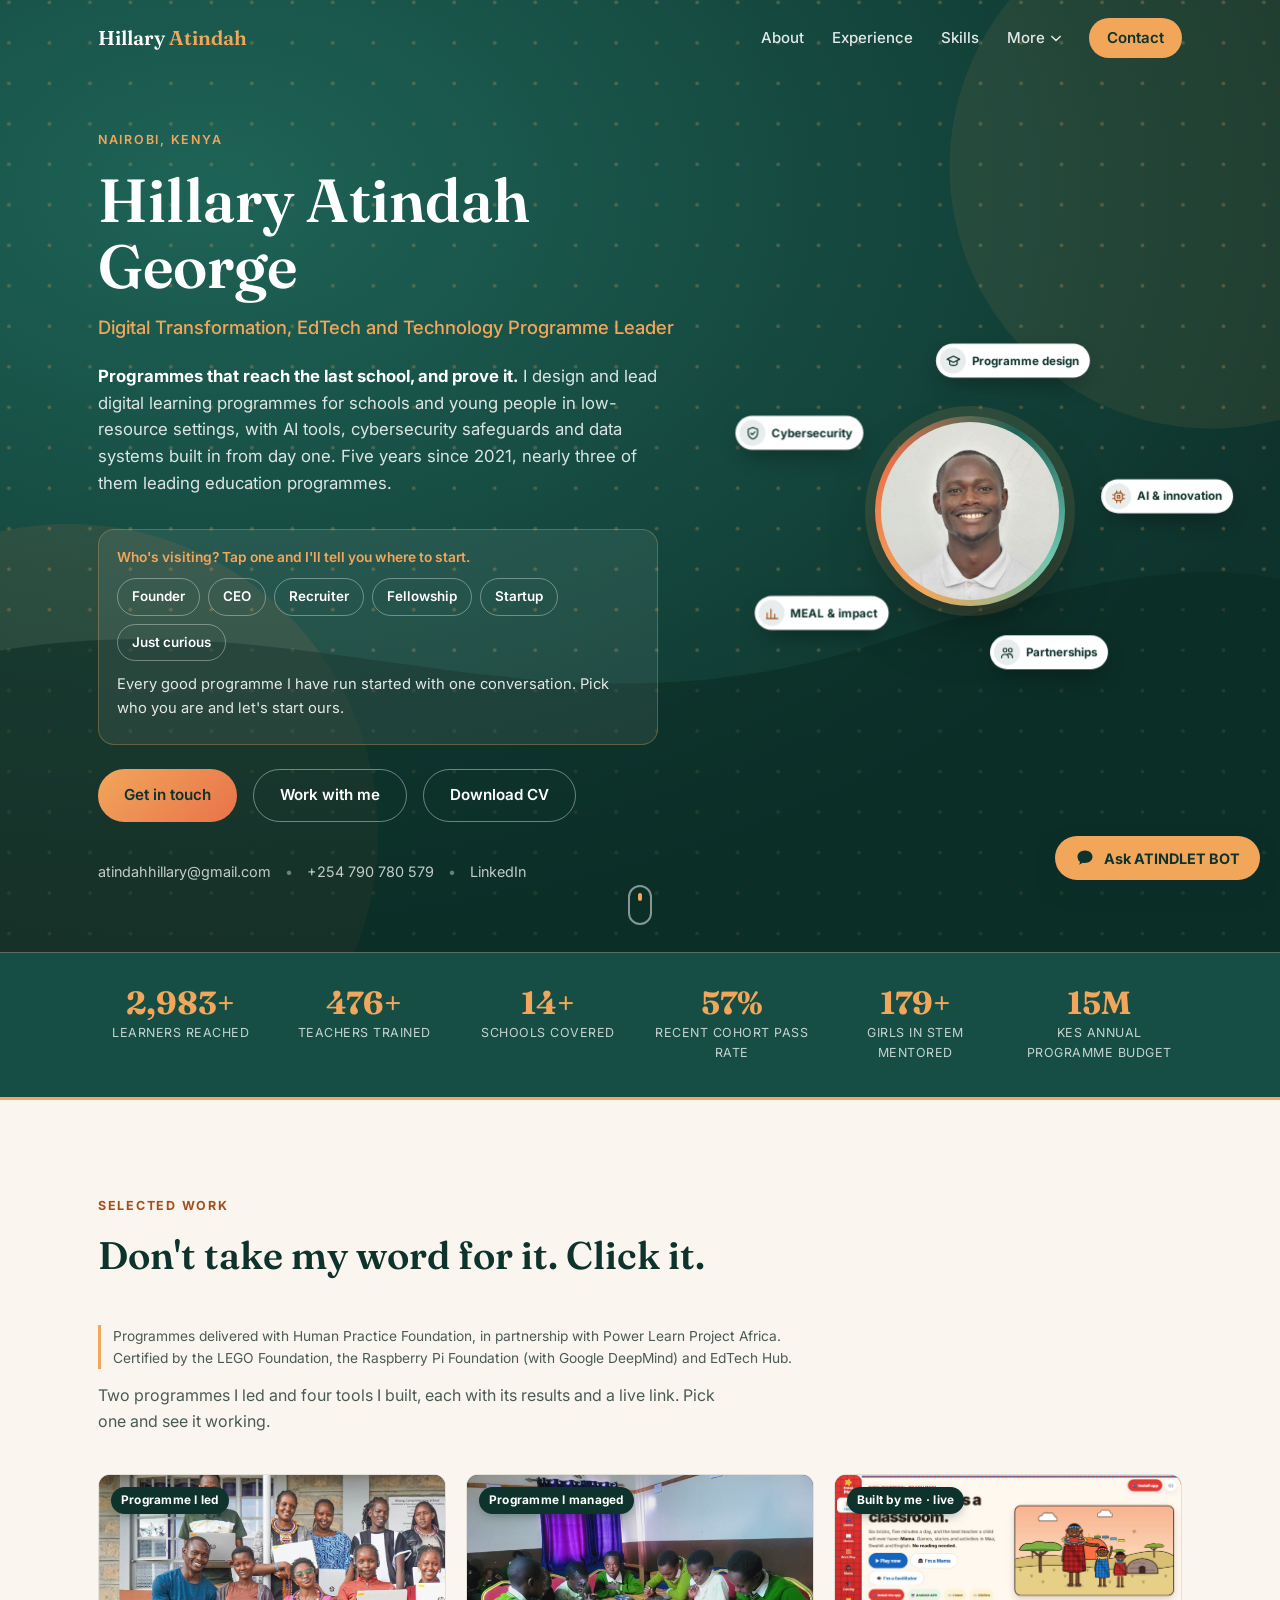
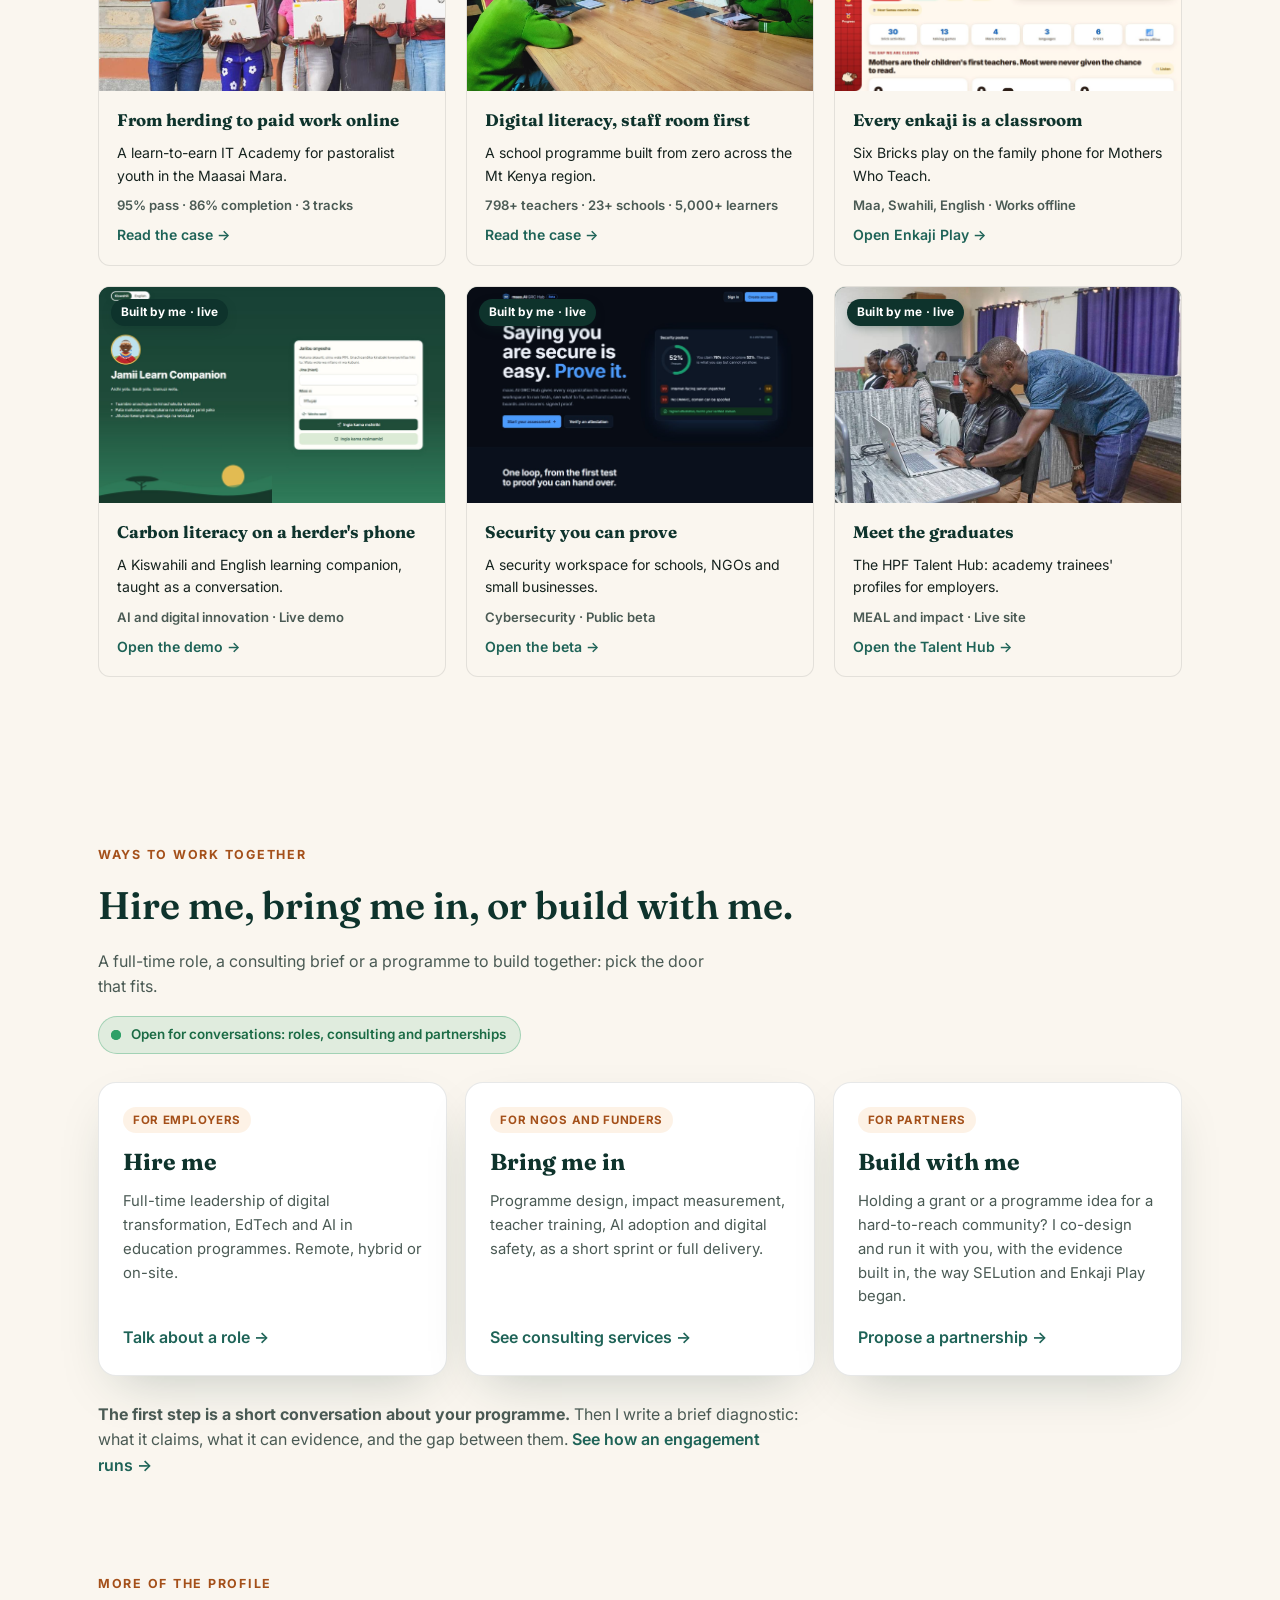
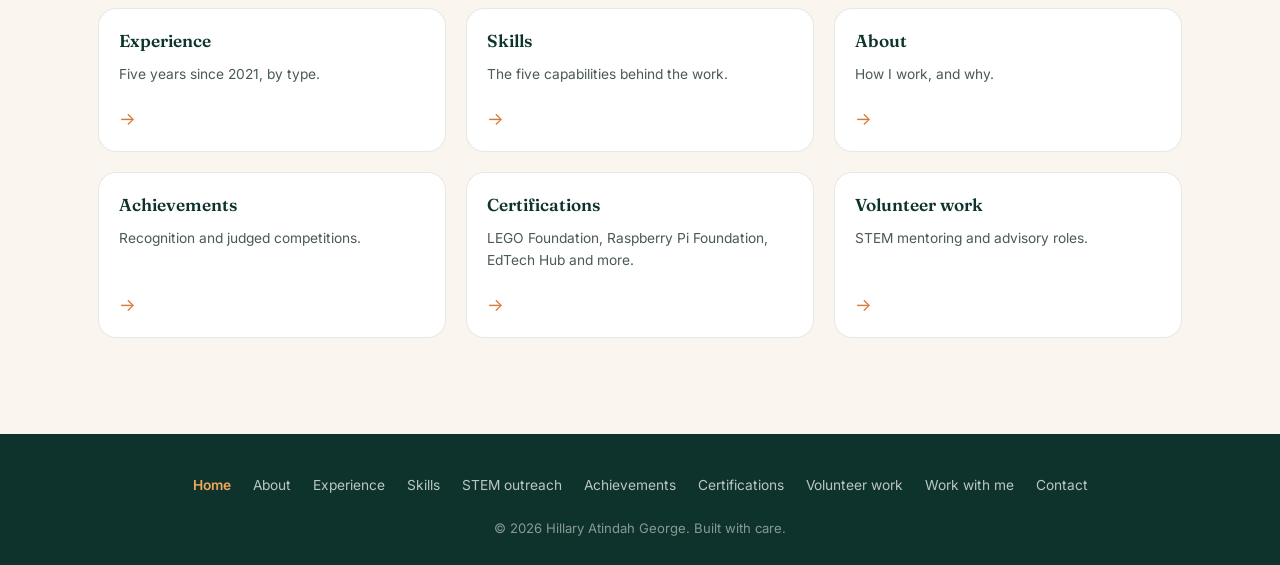
==== commit d7bdb97b: "Capabilities orbit the headshot clockwise The five labelled capability pills now travel slowly clock" ====
--- a/index.html
+++ b/index.html
@@ -30,7 +30,7 @@
 <link rel="preload" as="image" href="hero-headshot.jpg" fetchpriority="high">
 <link rel="preload" as="style" href="https://fonts.googleapis.com/css2?family=Fraunces:opsz,wght@9..144,400;9..144,600;9..144,700&family=Inter:wght@400;500;600;700;800&display=swap">
 <link rel="stylesheet" href="https://fonts.googleapis.com/css2?family=Fraunces:opsz,wght@9..144,400;9..144,600;9..144,700&family=Inter:wght@400;500;600;700;800&display=swap">
-<link rel="stylesheet" href="style.css?v=20261124g">
+<link rel="stylesheet" href="style.css?v=20261124h">
 
 <script type="application/ld+json">
 {
@@ -313,7 +313,7 @@
   </div>
 </footer>
 
-<script src="main.js?v=20261124g" defer></script>
-<script src="chatbot.js?v=20261124g" defer></script>
+<script src="main.js?v=20261124h" defer></script>
+<script src="chatbot.js?v=20261124h" defer></script>
 </body>
 </html>
--- a/style.css
+++ b/style.css
@@ -1874,4 +1874,24 @@
 .starter-go:hover { text-decoration: underline; }
 
 /* five skill cards */
-.skills-grid-4 { grid-template-columns: repeat(auto-fit, minmax(300px, 1fr)); }+.skills-grid-4 { grid-template-columns: repeat(auto-fit, minmax(300px, 1fr)); }
+/* ---------- Orbiting capabilities (desktop, driven by main.js) ---------- */
+@media (min-width: 961px) {
+  .hero-avatar-wrap { min-height: 440px; }
+  .orbits.is-orbiting .orbit { top: 0; left: 0; right: auto; bottom: auto; animation: none; will-change: transform; }
+}
+@media (min-width: 961px) {
+  .hero-avatar { width: 190px; height: 190px; }
+  .avatar-ring { width: 190px; height: 190px; }
+  .orbits.is-orbiting .orbit { padding: 4px 11px 4px 4px; gap: 6px; }
+  .orbits.is-orbiting .orbit-ic { width: 26px; height: 26px; }
+  .orbits.is-orbiting .orbit svg { width: 15px; height: 15px; }
+  .orbits.is-orbiting .orbit-label { font-size: 0.72rem; }
+  .hero-avatar-wrap { min-height: 420px; }
+}
+@media (min-width: 961px) and (max-width: 1199px) {
+  .hero-avatar-wrap { flex-direction: column; min-height: 0; gap: 14px; }
+  .orbits { position: static; display: flex; flex-wrap: wrap; justify-content: center; gap: 6px; max-width: 360px; }
+  .orbit, .orbit.o1, .orbit.o2, .orbit.o3, .orbit.o4, .orbit.o5 { position: static; animation: none; padding: 4px 10px 4px 4px; }
+  .avatar-ring { display: none; }
+}
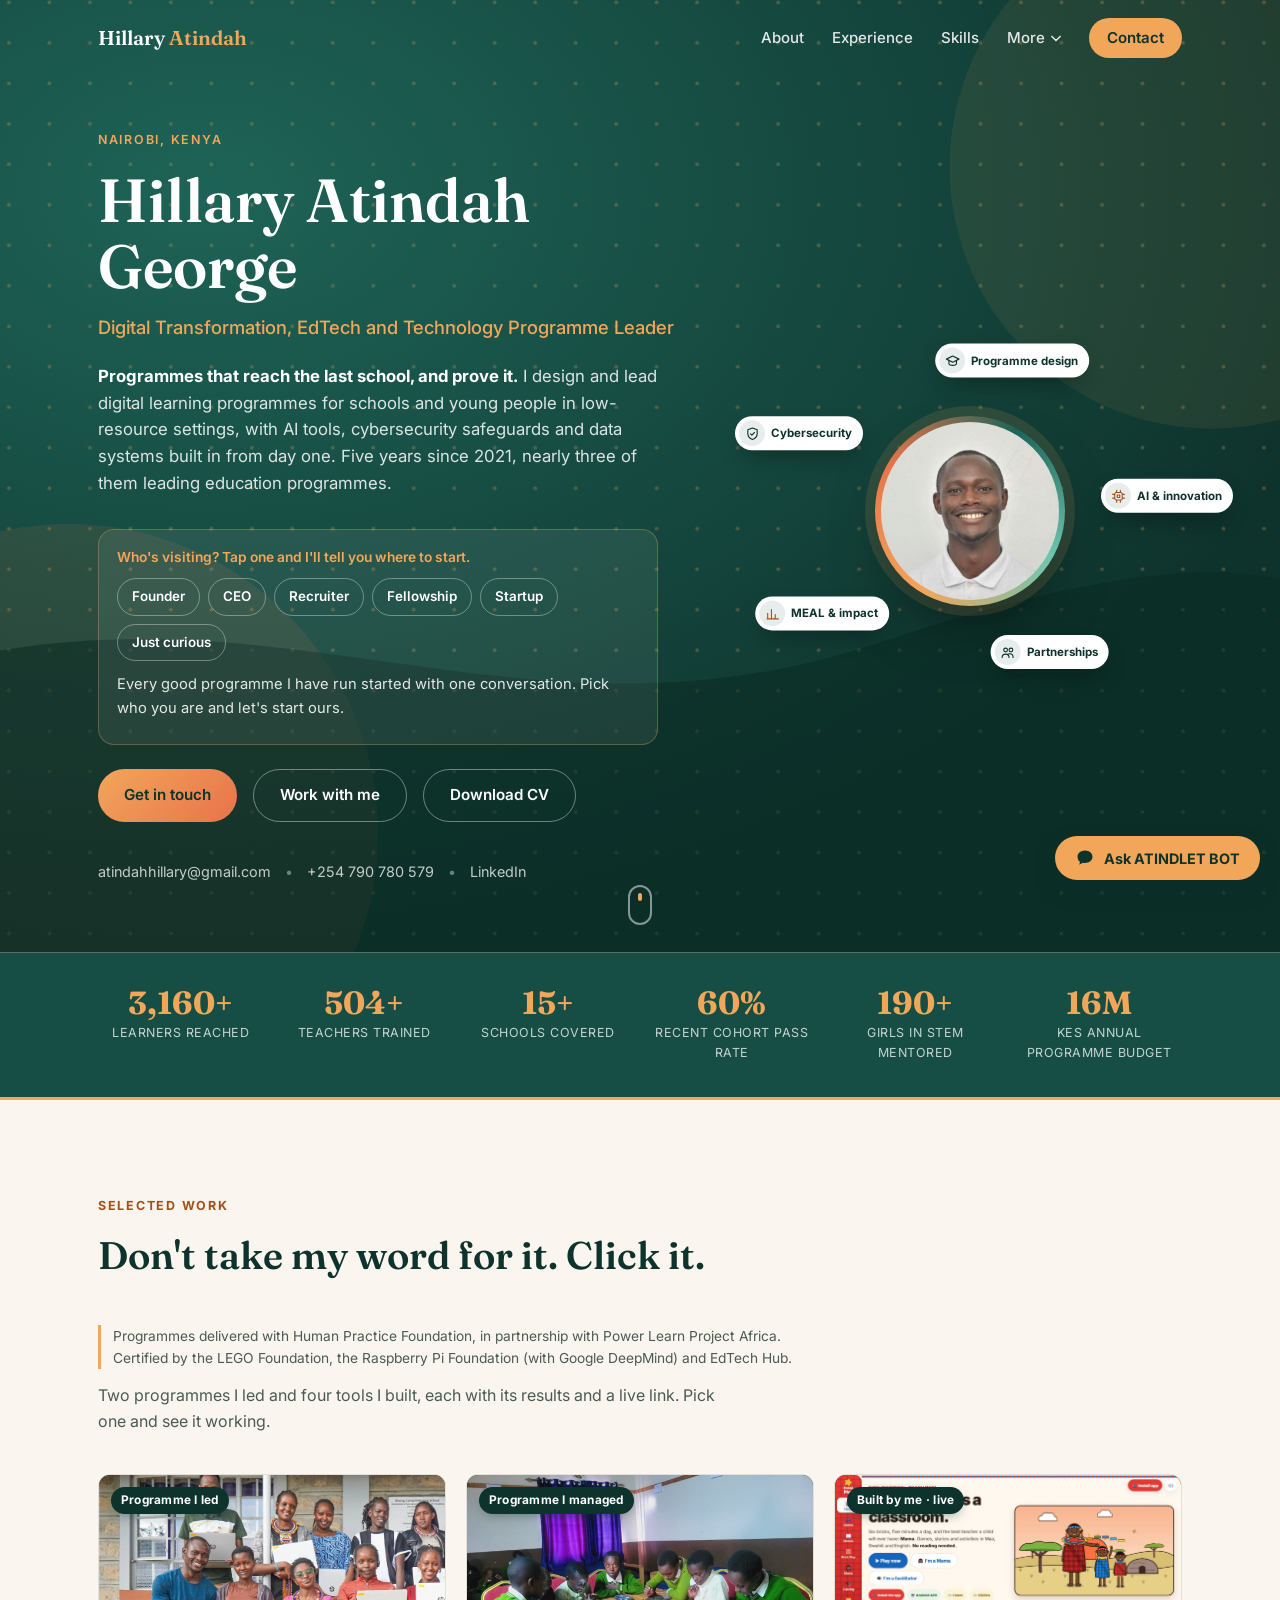
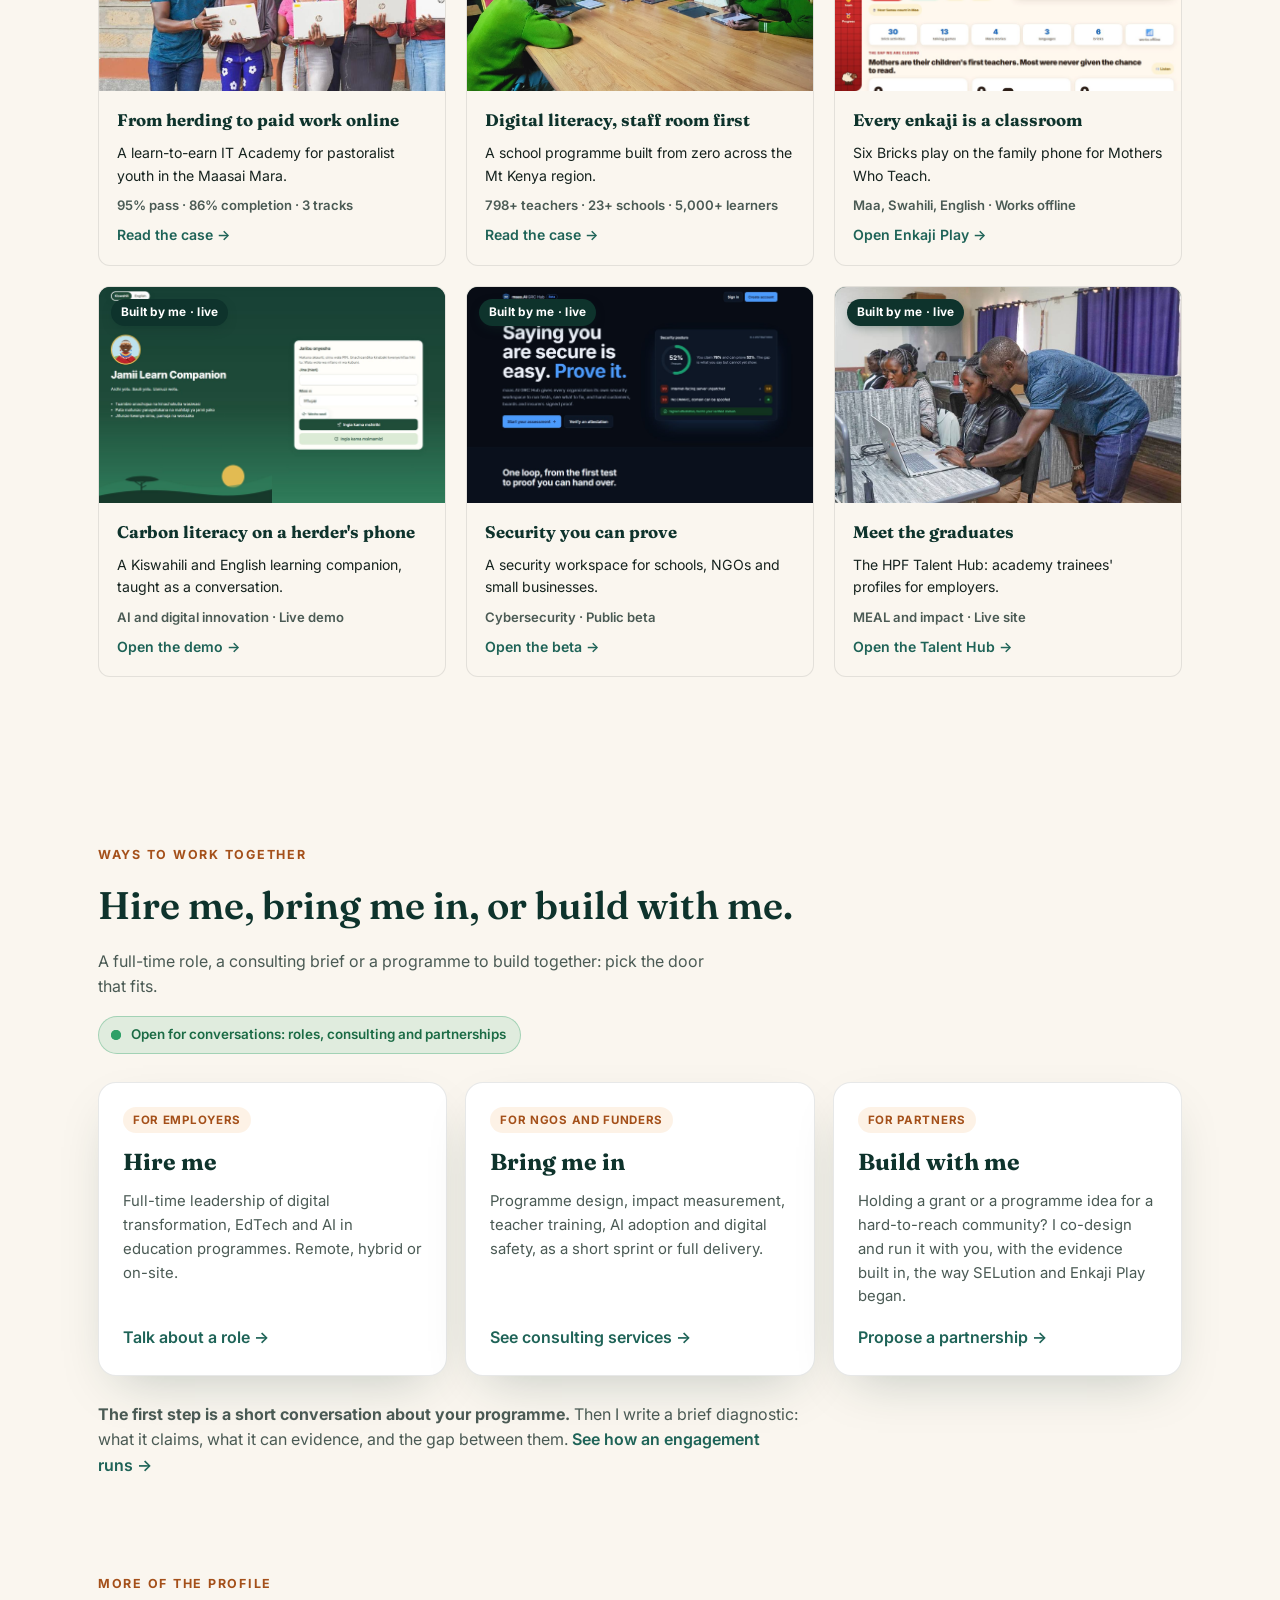
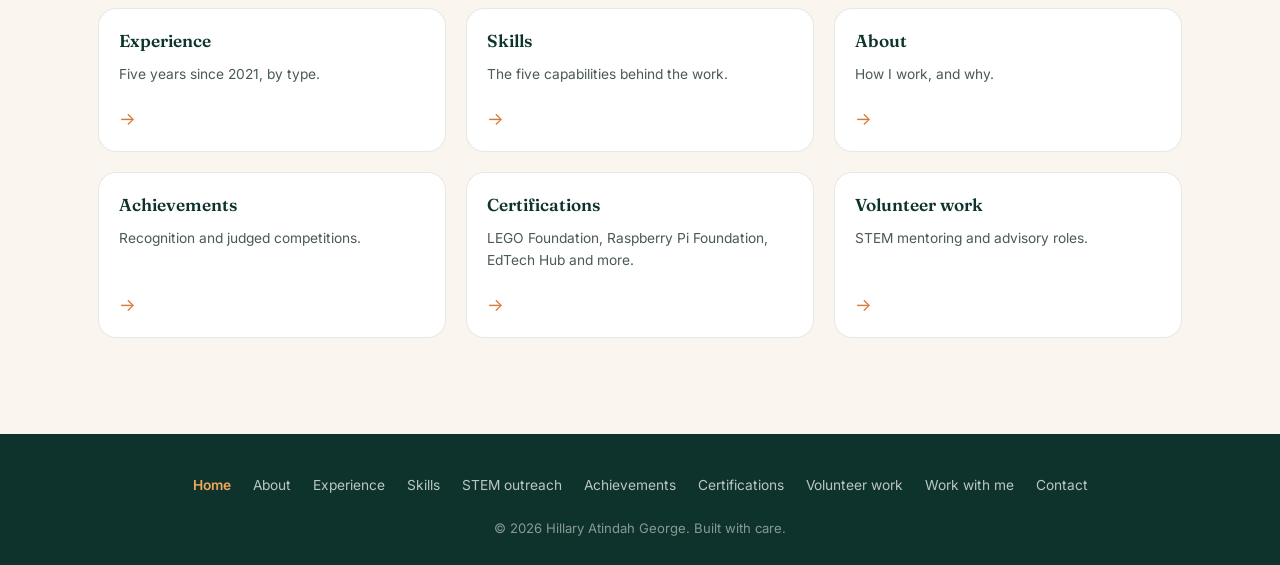
==== commit 8b05b081: "Sharper, properly framed co-design photo Re-cropped the teacher AI co-design photo from the original" ====
--- a/index.html
+++ b/index.html
@@ -30,7 +30,7 @@
 <link rel="preload" as="image" href="hero-headshot.jpg" fetchpriority="high">
 <link rel="preload" as="style" href="https://fonts.googleapis.com/css2?family=Fraunces:opsz,wght@9..144,400;9..144,600;9..144,700&family=Inter:wght@400;500;600;700;800&display=swap">
 <link rel="stylesheet" href="https://fonts.googleapis.com/css2?family=Fraunces:opsz,wght@9..144,400;9..144,600;9..144,700&family=Inter:wght@400;500;600;700;800&display=swap">
-<link rel="stylesheet" href="style.css?v=20261124h">
+<link rel="stylesheet" href="style.css?v=20261124i">
 
 <script type="application/ld+json">
 {
@@ -313,7 +313,7 @@
   </div>
 </footer>
 
-<script src="main.js?v=20261124h" defer></script>
-<script src="chatbot.js?v=20261124h" defer></script>
+<script src="main.js?v=20261124i" defer></script>
+<script src="chatbot.js?v=20261124i" defer></script>
 </body>
 </html>
--- a/style.css
+++ b/style.css
@@ -1895,3 +1895,6 @@
   .orbit, .orbit.o1, .orbit.o2, .orbit.o3, .orbit.o4, .orbit.o5 { position: static; animation: none; padding: 4px 10px 4px 4px; }
   .avatar-ring { display: none; }
 }
+
+/* co-design photo is now a true 3:2 landscape */
+.tl-media-portrait img { aspect-ratio: 3 / 2; object-position: center; }
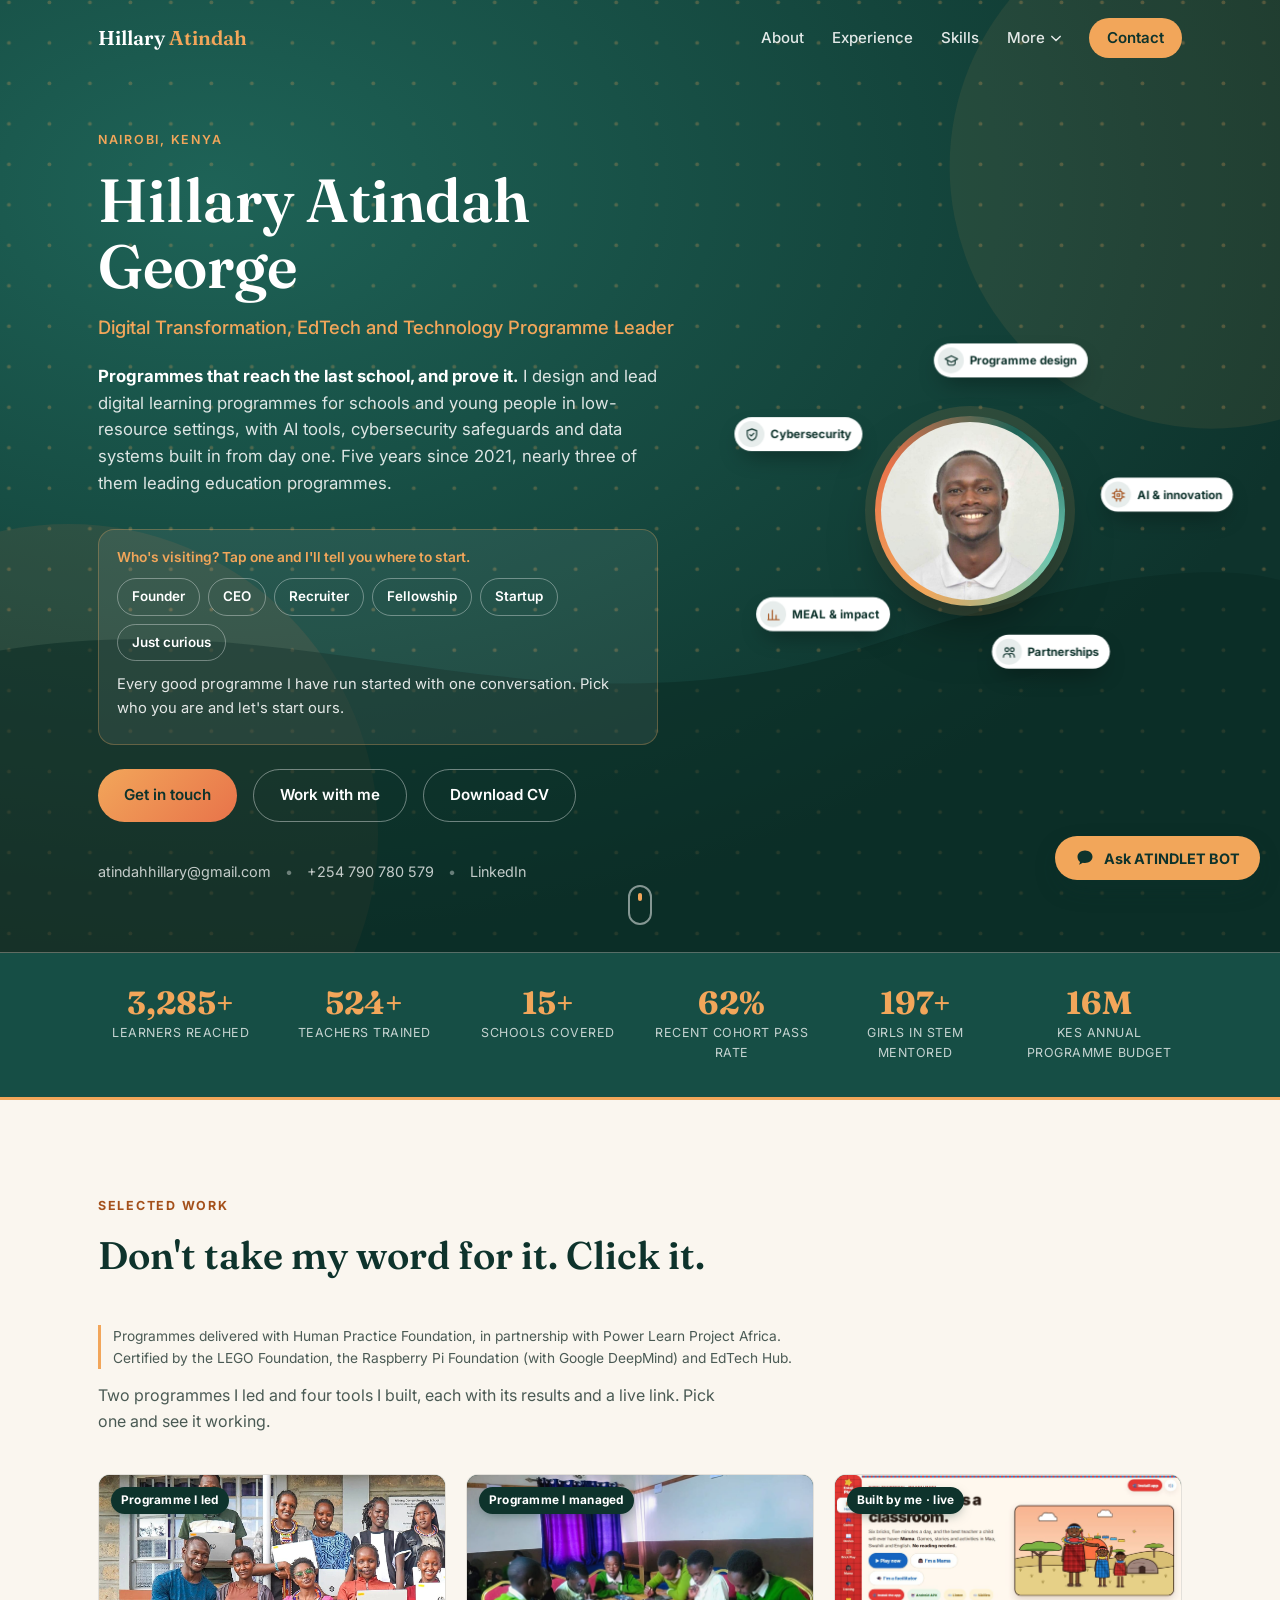
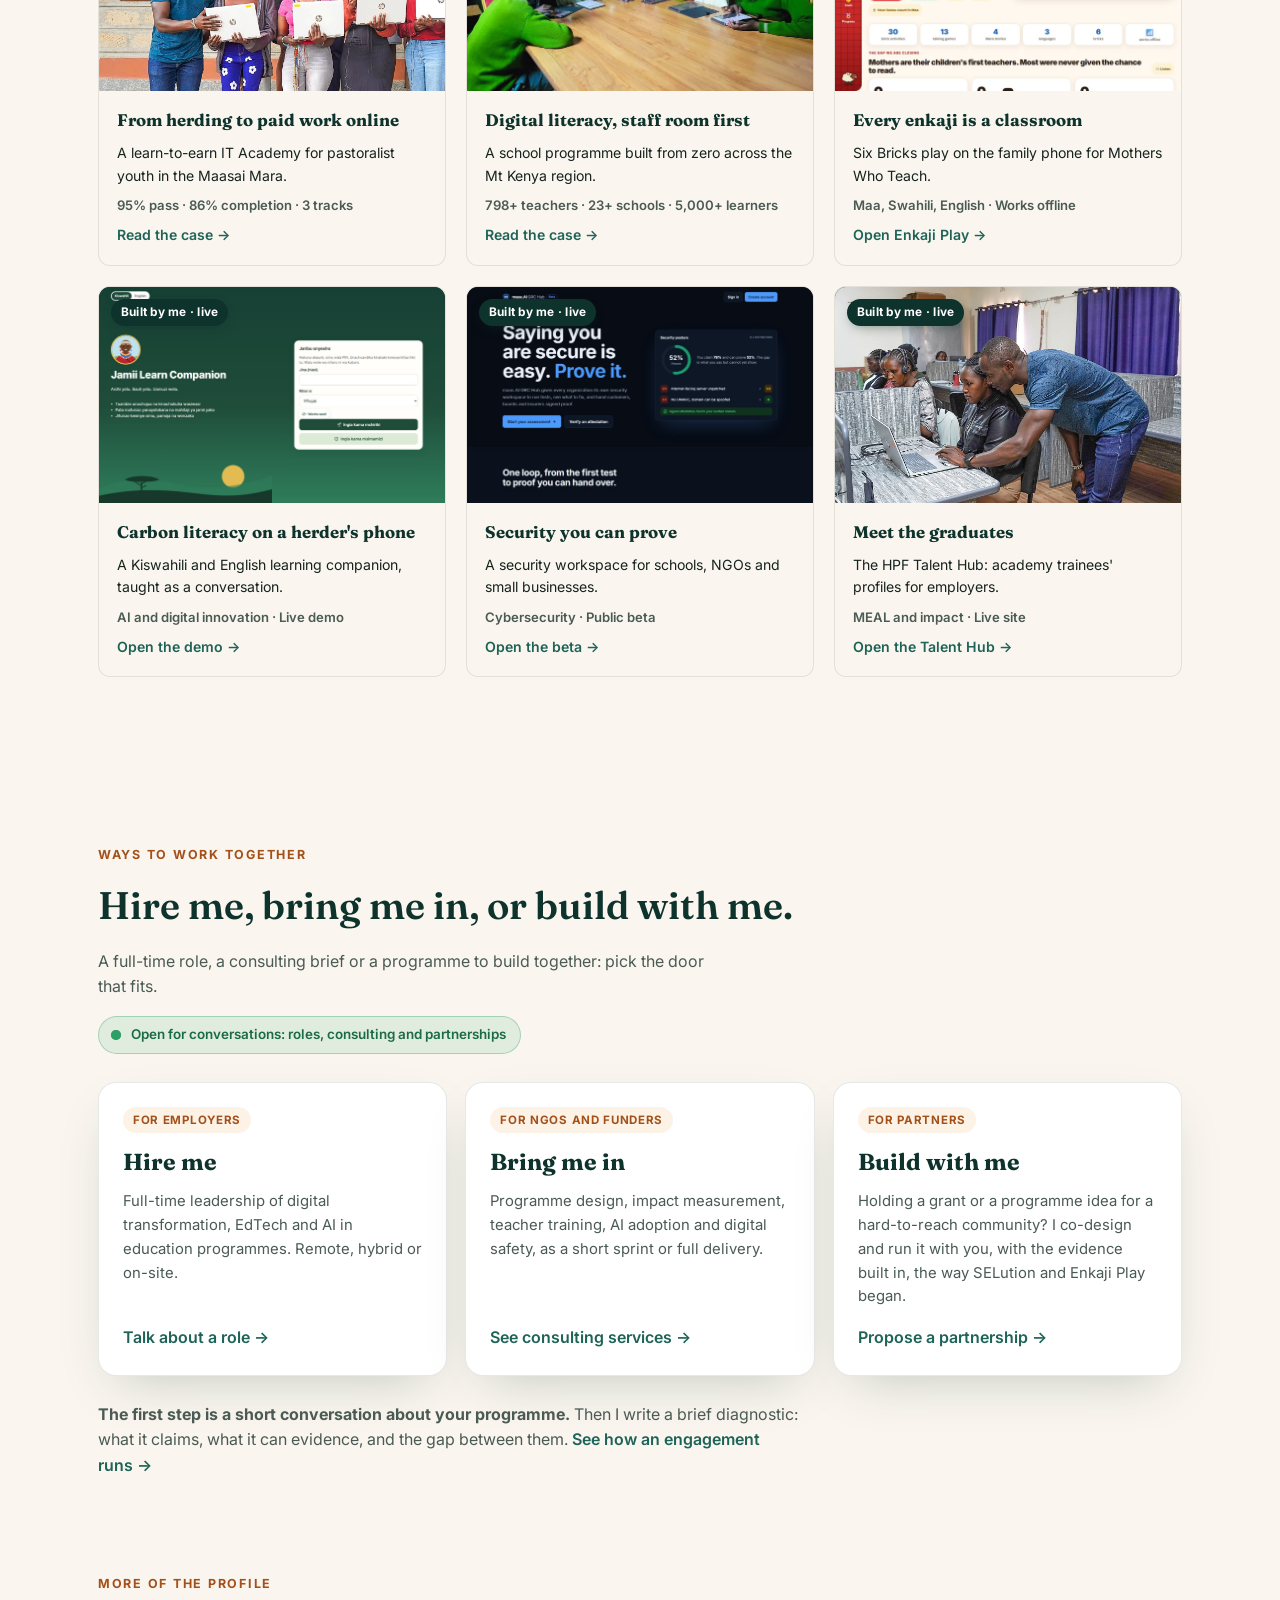
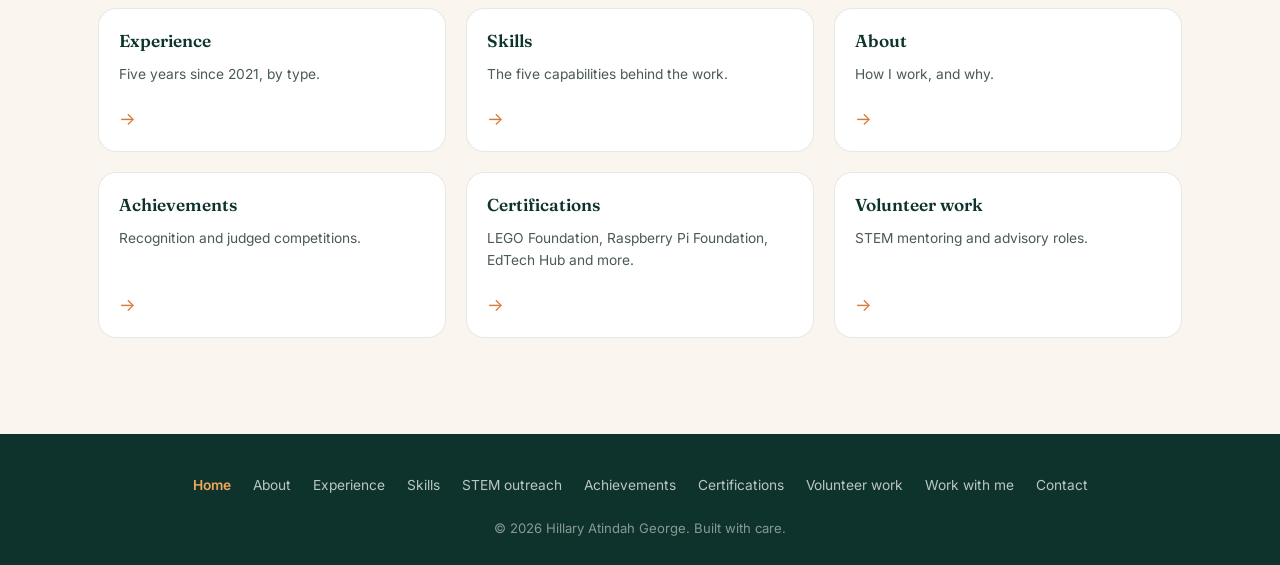
==== commit a58bb5a3: "Clearer photos across the site; Anthropic-run session credited Re-processed 23 photos from their ori" ====
--- a/index.html
+++ b/index.html
@@ -30,7 +30,7 @@
 <link rel="preload" as="image" href="hero-headshot.jpg" fetchpriority="high">
 <link rel="preload" as="style" href="https://fonts.googleapis.com/css2?family=Fraunces:opsz,wght@9..144,400;9..144,600;9..144,700&family=Inter:wght@400;500;600;700;800&display=swap">
 <link rel="stylesheet" href="https://fonts.googleapis.com/css2?family=Fraunces:opsz,wght@9..144,400;9..144,600;9..144,700&family=Inter:wght@400;500;600;700;800&display=swap">
-<link rel="stylesheet" href="style.css?v=20261124i">
+<link rel="stylesheet" href="style.css?v=20261124j">
 
 <script type="application/ld+json">
 {
@@ -144,7 +144,7 @@
       </div>
       <div class="hero-avatar-wrap">
         <div class="hero-avatar">
-          <img src="hero-headshot.jpg" alt="" width="600" height="600" fetchpriority="high" decoding="async">
+          <img src="hero-headshot.jpg?v=3" alt="" width="900" height="900" fetchpriority="high" decoding="async">
         </div>
         <svg class="avatar-ring" viewBox="0 0 220 220" aria-hidden="true">
           <circle cx="110" cy="110" r="104" fill="none" stroke="#F2A65A" stroke-width="2" stroke-dasharray="4 10"/>
@@ -185,7 +185,7 @@
       <div class="tl-projects home-work">
         <a class="tl-project" href="experience.html#it-academy">
           <span class="card-badge">Programme I led</span>
-          <img src="experience-it-academy.jpg" alt="" width="1000" height="563" decoding="async">
+          <img src="experience-it-academy.jpg?v=3" alt="" width="1400" height="788" decoding="async">
           <div class="tl-project-body">
             <h3 class="tl-project-title">From herding to paid work online</h3>
             <span>A learn-to-earn IT Academy for pastoralist youth in the Maasai Mara.</span>
@@ -195,7 +195,7 @@
         </a>
         <a class="tl-project" href="experience.html#mt-kenya">
           <span class="card-badge">Programme I managed</span>
-          <img src="experience-school-tablets.jpg" alt="" width="1280" height="960" loading="lazy" decoding="async">
+          <img src="experience-school-tablets.jpg?v=3" alt="" width="1400" height="1050" loading="lazy" decoding="async">
           <div class="tl-project-body">
             <h3 class="tl-project-title">Digital literacy, staff room first</h3>
             <span>A school programme built from zero across the Mt Kenya region.</span>
@@ -235,7 +235,7 @@
         </a>
         <a class="tl-project" href="https://hpf-talent-hub.vercel.app/" target="_blank" rel="noopener">
           <span class="card-badge">Built by me &middot; live</span>
-          <img src="experience-academy-coaching.jpg" alt="" width="1000" height="589" loading="lazy" decoding="async">
+          <img src="experience-academy-coaching.jpg?v=3" alt="" width="1400" height="825" loading="lazy" decoding="async">
           <div class="tl-project-body">
             <h3 class="tl-project-title">Meet the graduates</h3>
             <span>The HPF Talent Hub: academy trainees' profiles for employers.</span>
@@ -313,7 +313,7 @@
   </div>
 </footer>
 
-<script src="main.js?v=20261124i" defer></script>
-<script src="chatbot.js?v=20261124i" defer></script>
+<script src="main.js?v=20261124j" defer></script>
+<script src="chatbot.js?v=20261124j" defer></script>
 </body>
 </html>
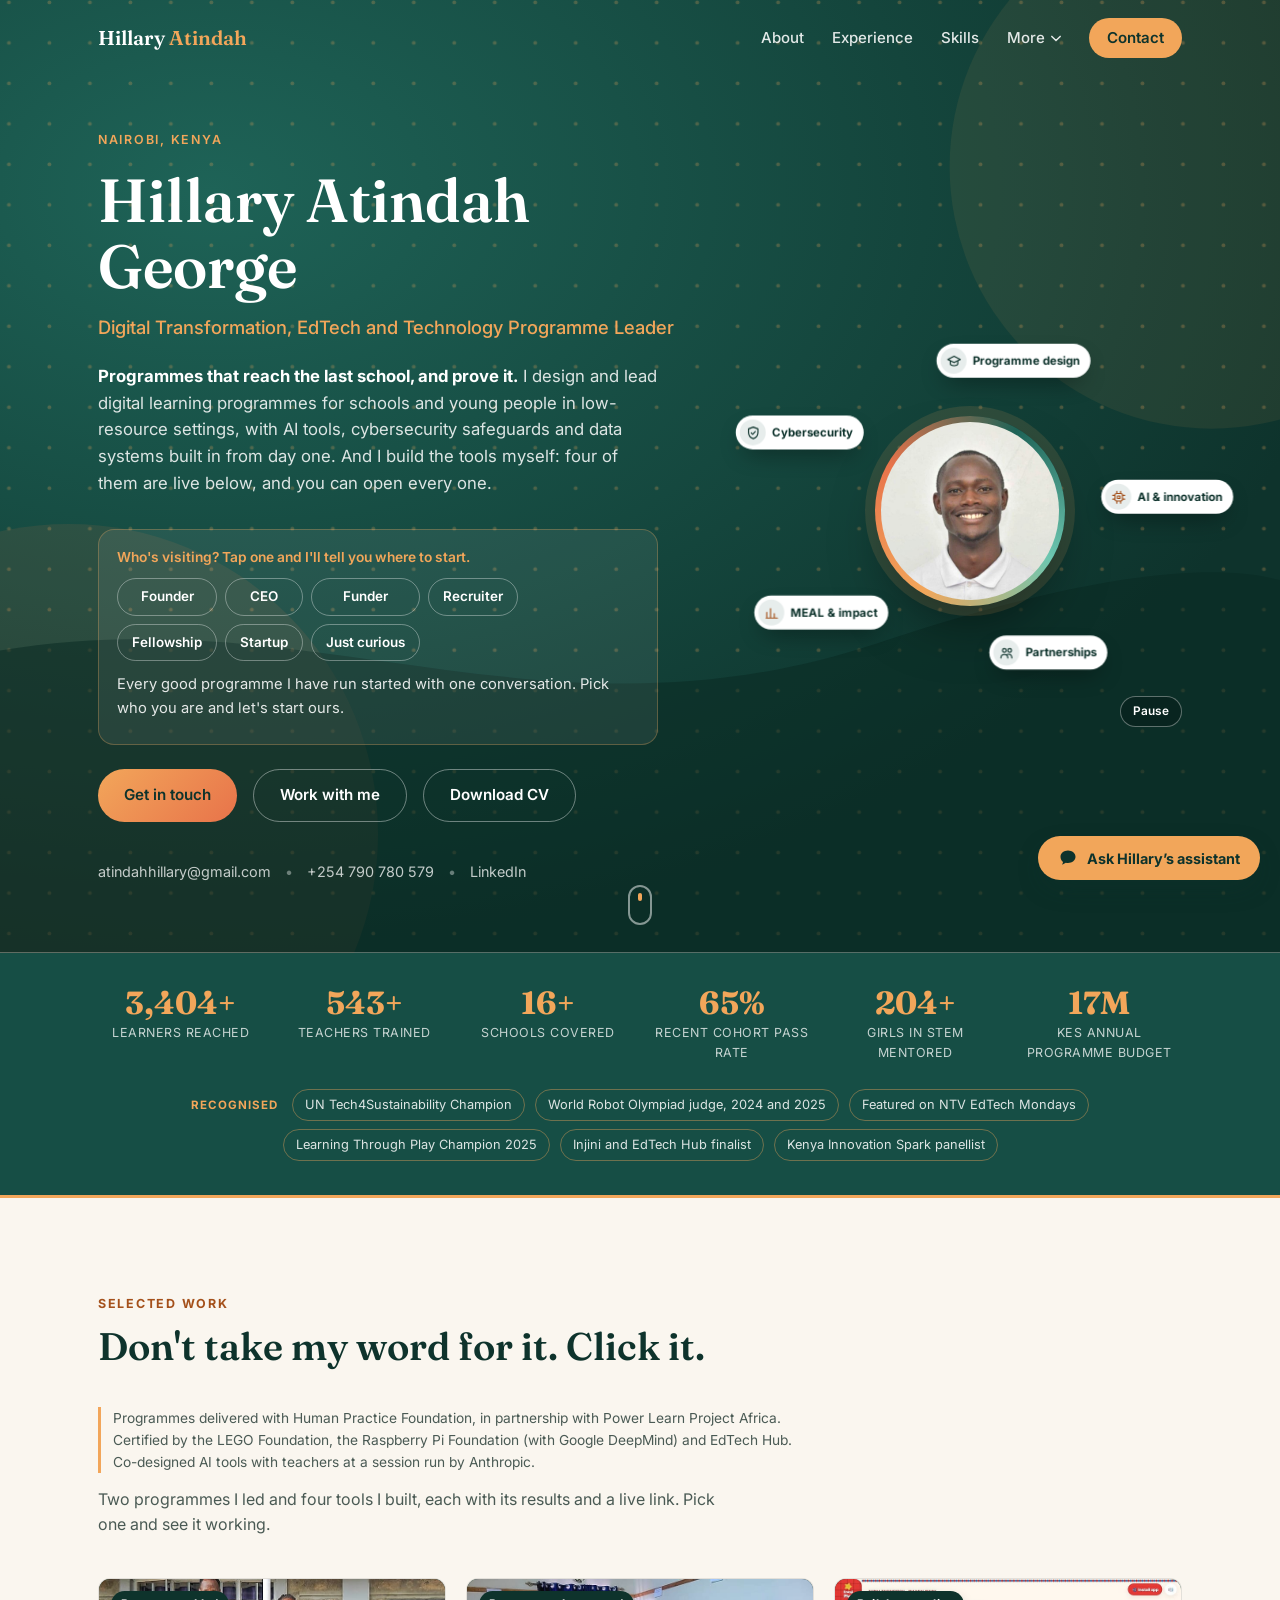
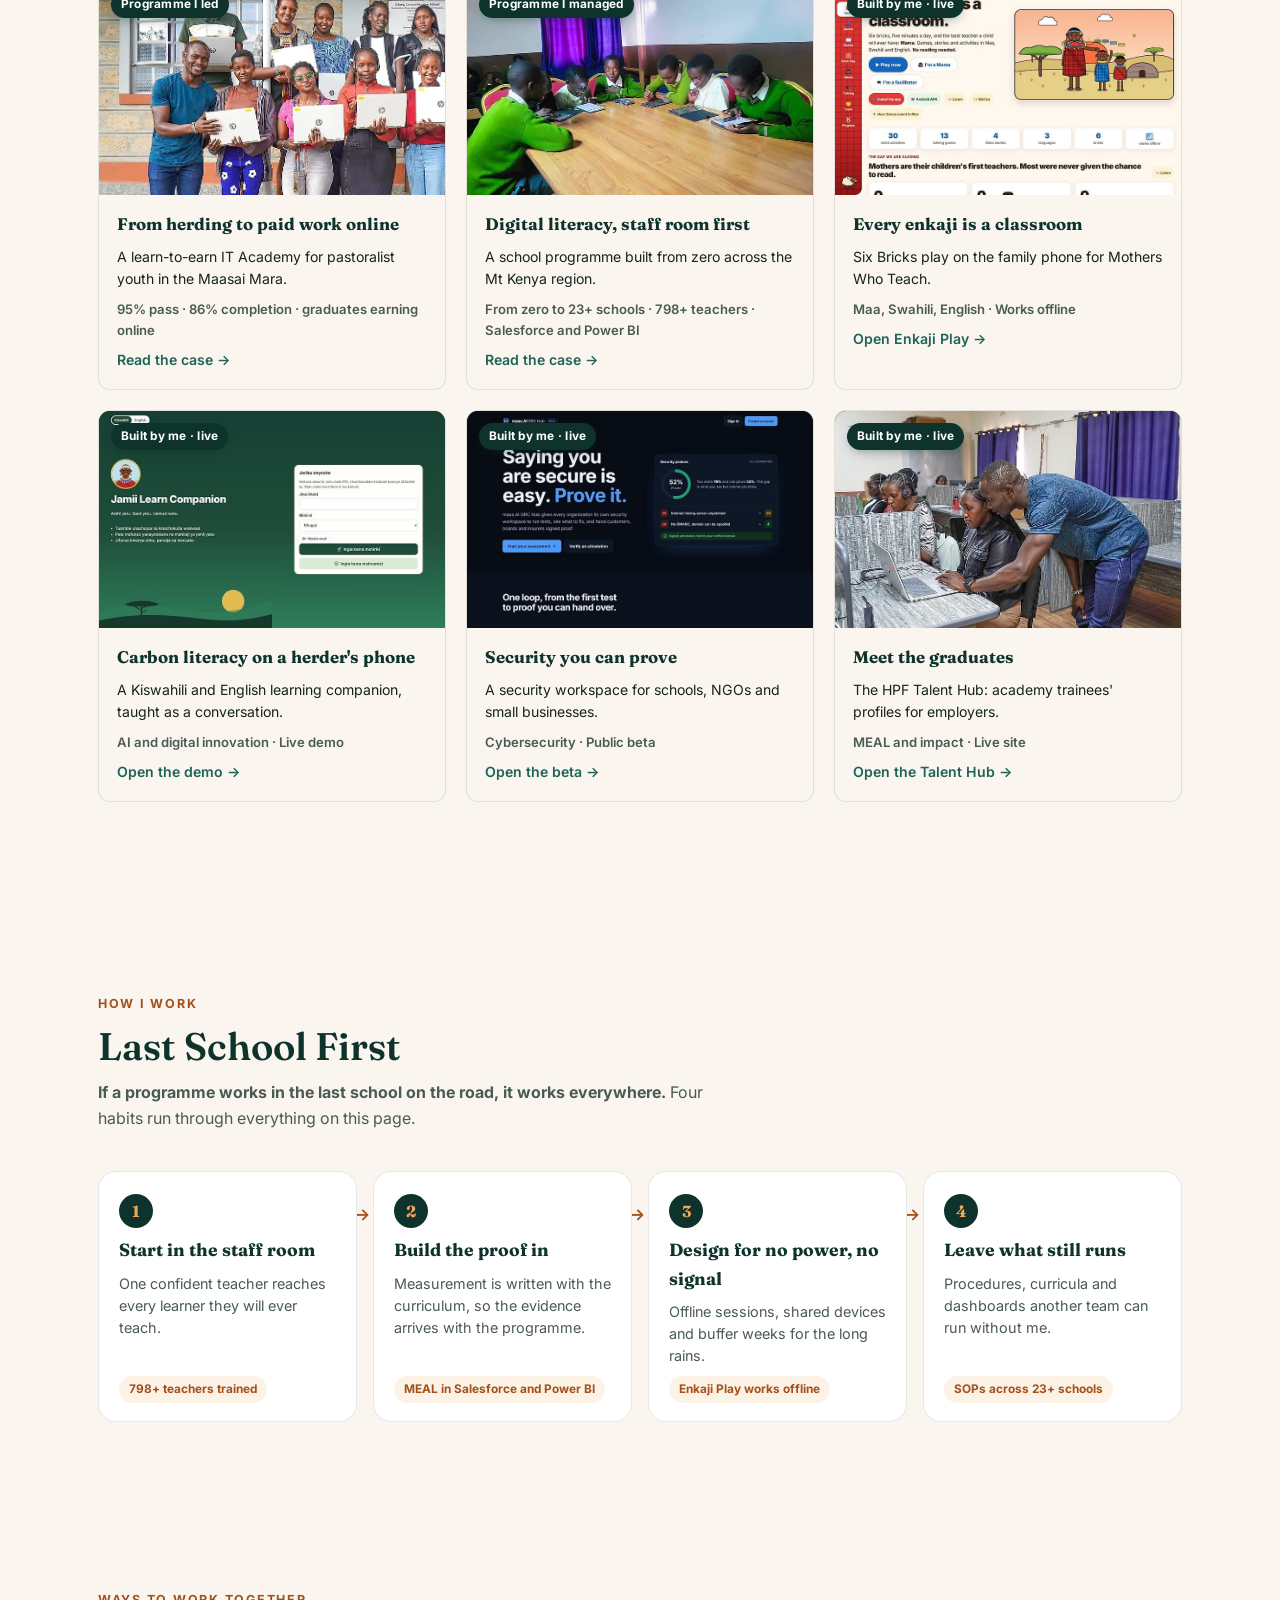
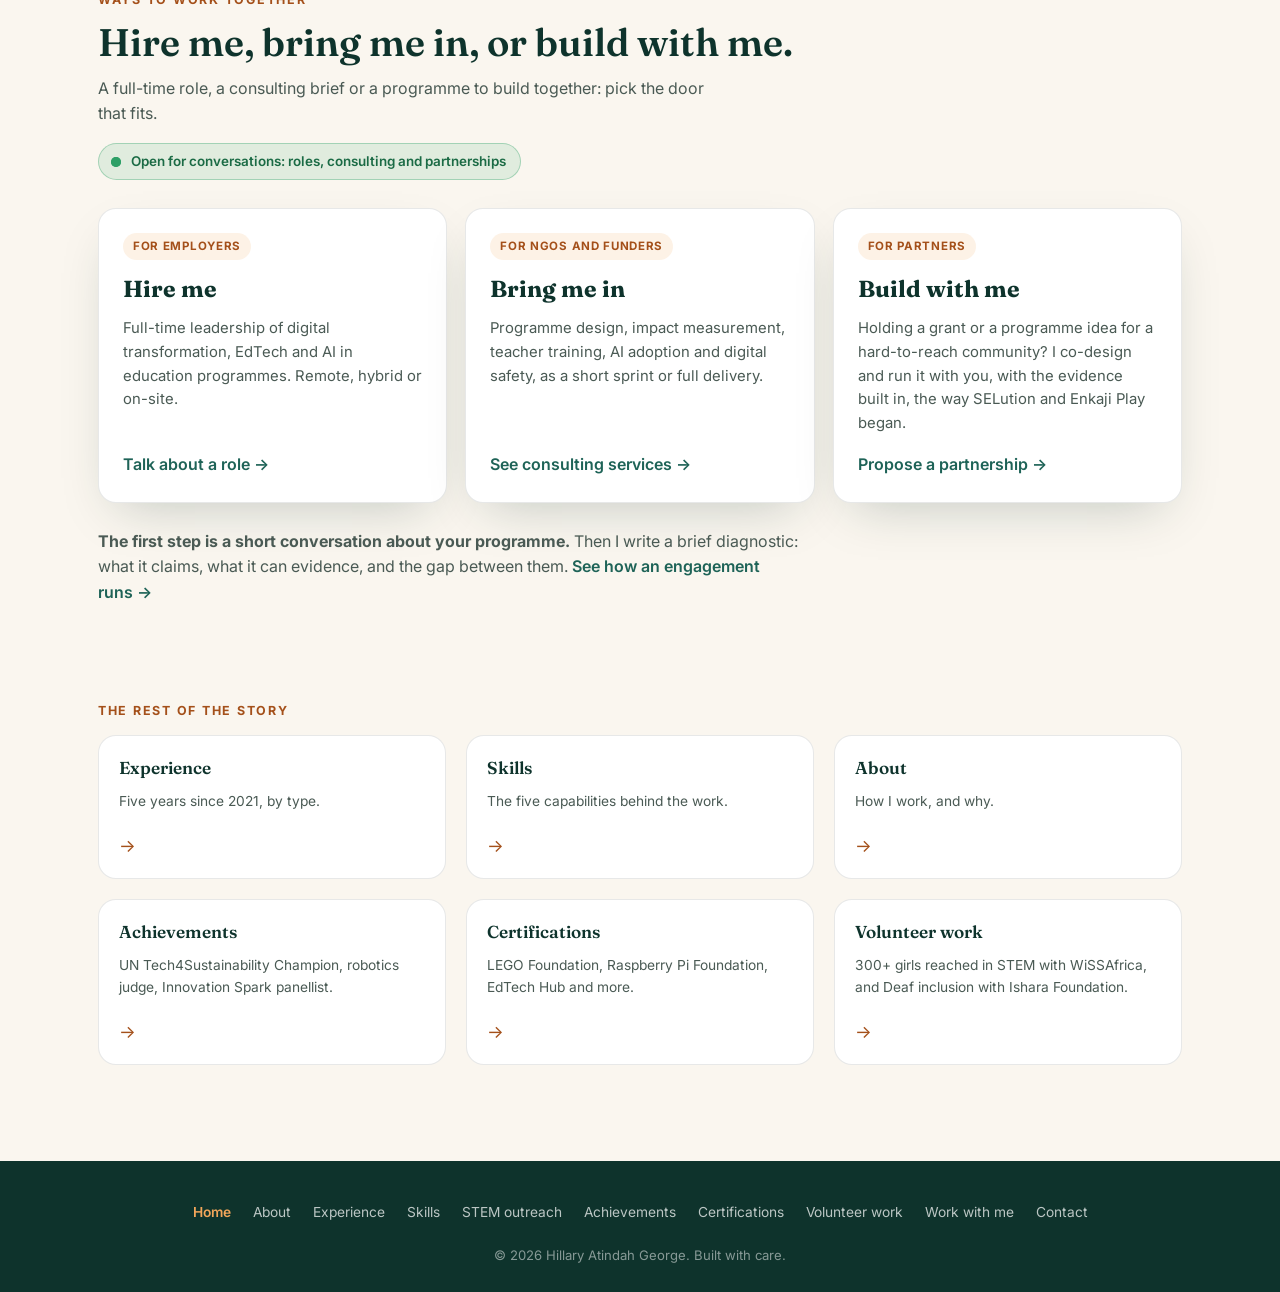
==== commit ddcaf845: "Expert panel: signature method, recognition up front, buyer clarity Five-reviewer panel (market rese" ====
--- a/index.html
+++ b/index.html
@@ -27,10 +27,10 @@
 
 <link rel="preconnect" href="https://fonts.googleapis.com">
 <link rel="preconnect" href="https://fonts.gstatic.com" crossorigin>
-<link rel="preload" as="image" href="hero-headshot.jpg" fetchpriority="high">
-<link rel="preload" as="style" href="https://fonts.googleapis.com/css2?family=Fraunces:opsz,wght@9..144,400;9..144,600;9..144,700&family=Inter:wght@400;500;600;700;800&display=swap">
-<link rel="stylesheet" href="https://fonts.googleapis.com/css2?family=Fraunces:opsz,wght@9..144,400;9..144,600;9..144,700&family=Inter:wght@400;500;600;700;800&display=swap">
-<link rel="stylesheet" href="style.css?v=20261124j">
+<link rel="preload" as="image" href="hero-headshot.jpg?v=3" fetchpriority="high">
+<link rel="preload" as="style" href="https://fonts.googleapis.com/css2?family=Fraunces:opsz,wght@9..144,400;9..144,600;9..144,700&family=Inter:wght@400;500;600;700&display=swap">
+<link rel="stylesheet" href="https://fonts.googleapis.com/css2?family=Fraunces:opsz,wght@9..144,400;9..144,600;9..144,700&family=Inter:wght@400;500;600;700&display=swap">
+<link rel="stylesheet" href="style.css?v=20261124k">
 
 <script type="application/ld+json">
 {
@@ -116,12 +116,13 @@
         <p class="eyebrow"><span class="eyebrow-loc">Nairobi, Kenya</span></p>
         <h1>Hillary Atindah George</h1>
         <p class="role-line">Digital Transformation, EdTech and Technology Programme Leader</p>
-        <p class="hero-summary"><strong>Programmes that reach the last school, and prove it.</strong> I design and lead digital learning programmes for schools and young people in low-resource settings, with AI tools, cybersecurity safeguards and data systems built in from day one. Five years since 2021, nearly three of them leading education programmes.</p>
+        <p class="hero-summary"><strong>Programmes that reach the last school, and prove it.</strong> I design and lead digital learning programmes for schools and young people in low-resource settings, with AI tools, cybersecurity safeguards and data systems built in from day one. And I build the tools myself: four of them are live below, and you can open every one.</p>
         <div class="starter" id="starter">
           <p class="starter-q">Who's visiting? Tap one and I'll tell you where to start.</p>
           <div class="starter-chips" role="group" aria-label="I am a">
             <button type="button" data-who="founder" aria-pressed="false">Founder</button>
             <button type="button" data-who="ceo" aria-pressed="false">CEO</button>
+            <button type="button" data-who="funder" aria-pressed="false">Funder</button>
             <button type="button" data-who="recruiter" aria-pressed="false">Recruiter</button>
             <button type="button" data-who="fellowship" aria-pressed="false">Fellowship</button>
             <button type="button" data-who="startup" aria-pressed="false">Startup</button>
@@ -149,13 +150,14 @@
         <svg class="avatar-ring" viewBox="0 0 220 220" aria-hidden="true">
           <circle cx="110" cy="110" r="104" fill="none" stroke="#F2A65A" stroke-width="2" stroke-dasharray="4 10"/>
         </svg>
-        <div class="orbits" aria-label="Capabilities">
-          <span class="orbit o1"><span class="orbit-ic"><svg viewBox="0 0 24 24" aria-hidden="true"><path d="M12 4 2 9l10 5 10-5-10-5z"/><path d="M6 11.5V16c0 1.5 2.7 3 6 3s6-1.5 6-3v-4.5"/></svg></span><span class="orbit-label">Programme design</span></span>
-          <span class="orbit o2"><span class="orbit-ic"><svg viewBox="0 0 24 24" aria-hidden="true"><rect x="6" y="6" width="12" height="12" rx="2.5"/><path d="M9 2.5v3M15 2.5v3M9 18.5v3M15 18.5v3M2.5 9h3M2.5 15h3M18.5 9h3M18.5 15h3"/><path d="M10 10h4v4h-4z"/></svg></span><span class="orbit-label">AI &amp; innovation</span></span>
-          <span class="orbit o3"><span class="orbit-ic"><svg viewBox="0 0 24 24" aria-hidden="true"><circle cx="8" cy="8" r="3"/><circle cx="16.5" cy="8" r="3"/><path d="M2.5 20c0-3.2 2.4-5.5 5.5-5.5s5.5 2.3 5.5 5.5M11 14.9c1-.6 2.2-.9 3.5-.9 3.2 0 5.5 2.3 5.5 6"/></svg></span><span class="orbit-label">Partnerships</span></span>
-          <span class="orbit o4"><span class="orbit-ic"><svg viewBox="0 0 24 24" aria-hidden="true"><path d="M4 20V11M10 20V5M16 20v-7M21 20H3"/></svg></span><span class="orbit-label">MEAL &amp; impact</span></span>
-          <span class="orbit o5"><span class="orbit-ic"><svg viewBox="0 0 24 24" aria-hidden="true"><path d="M12 2.8 4.5 5.6v5.6c0 4.6 3.2 8.6 7.5 9.9 4.3-1.3 7.5-5.3 7.5-9.9V5.6L12 2.8z"/><path d="M8.8 12l2.2 2.2 4.2-4.4"/></svg></span><span class="orbit-label">Cybersecurity</span></span>
-        </div>
+        <div class="orbits" role="list" aria-label="Capabilities">
+          <span class="orbit o1" role="listitem"><span class="orbit-ic"><svg viewBox="0 0 24 24" aria-hidden="true"><path d="M12 4 2 9l10 5 10-5-10-5z"/><path d="M6 11.5V16c0 1.5 2.7 3 6 3s6-1.5 6-3v-4.5"/></svg></span><span class="orbit-label">Programme design</span></span>
+          <span class="orbit o2" role="listitem"><span class="orbit-ic"><svg viewBox="0 0 24 24" aria-hidden="true"><rect x="6" y="6" width="12" height="12" rx="2.5"/><path d="M9 2.5v3M15 2.5v3M9 18.5v3M15 18.5v3M2.5 9h3M2.5 15h3M18.5 9h3M18.5 15h3"/><path d="M10 10h4v4h-4z"/></svg></span><span class="orbit-label">AI &amp; innovation</span></span>
+          <span class="orbit o3" role="listitem"><span class="orbit-ic"><svg viewBox="0 0 24 24" aria-hidden="true"><circle cx="8" cy="8" r="3"/><circle cx="16.5" cy="8" r="3"/><path d="M2.5 20c0-3.2 2.4-5.5 5.5-5.5s5.5 2.3 5.5 5.5M11 14.9c1-.6 2.2-.9 3.5-.9 3.2 0 5.5 2.3 5.5 6"/></svg></span><span class="orbit-label">Partnerships</span></span>
+          <span class="orbit o4" role="listitem"><span class="orbit-ic"><svg viewBox="0 0 24 24" aria-hidden="true"><path d="M4 20V11M10 20V5M16 20v-7M21 20H3"/></svg></span><span class="orbit-label">MEAL &amp; impact</span></span>
+          <span class="orbit o5" role="listitem"><span class="orbit-ic"><svg viewBox="0 0 24 24" aria-hidden="true"><path d="M12 2.8 4.5 5.6v5.6c0 4.6 3.2 8.6 7.5 9.9 4.3-1.3 7.5-5.3 7.5-9.9V5.6L12 2.8z"/><path d="M8.8 12l2.2 2.2 4.2-4.4"/></svg></span><span class="orbit-label">Cybersecurity</span></span>
+        </div>
+        <button type="button" class="orbit-pause" aria-pressed="false">Pause</button>
       </div>
     </div>
     <a href="#work" class="scroll-cue" aria-label="Scroll down"><span></span></a>
@@ -172,6 +174,7 @@
         <li class="impact-item"><strong class="count" data-target="300" data-suffix="+">300+</strong><span>Girls in STEM mentored</span></li>
         <li class="impact-item"><strong class="count" data-target="25" data-suffix="M">25M</strong><span>KES annual programme budget</span></li>
       </ul>
+      <p class="recog"><span class="recog-label">Recognised</span><span>UN Tech4Sustainability Champion</span><span>World Robot Olympiad judge, 2024 and 2025</span><span>Featured on NTV EdTech Mondays</span><span>Learning Through Play Champion 2025</span><span>Injini and EdTech Hub finalist</span><span>Kenya Innovation Spark panellist</span></p>
     </div>
   </section>
 
@@ -180,32 +183,32 @@
     <div class="container">
       <p class="section-kicker">Selected work</p>
       <h2 class="section-title">Don't take my word for it. Click it.</h2>
-      <p class="trust-line">Programmes delivered with Human Practice Foundation, in partnership with Power Learn Project Africa. Certified by the LEGO Foundation, the Raspberry Pi Foundation (with Google DeepMind) and EdTech Hub.</p>
+      <p class="trust-line">Programmes delivered with Human Practice Foundation, in partnership with Power Learn Project Africa. Certified by the LEGO Foundation, the Raspberry Pi Foundation (with Google DeepMind) and EdTech Hub. Co-designed AI tools with teachers at a session run by Anthropic.</p>
       <p class="section-lede">Two programmes I led and four tools I built, each with its results and a live link. Pick one and see it working.</p>
       <div class="tl-projects home-work">
         <a class="tl-project" href="experience.html#it-academy">
           <span class="card-badge">Programme I led</span>
-          <img src="experience-it-academy.jpg?v=3" alt="" width="1400" height="788" decoding="async">
+          <img src="experience-it-academy-800.jpg" srcset="experience-it-academy-800.jpg 800w, experience-it-academy.jpg?v=3 1400w" sizes="(min-width: 961px) 360px, 92vw" alt="" width="1400" height="788" loading="lazy" decoding="async">
           <div class="tl-project-body">
             <h3 class="tl-project-title">From herding to paid work online</h3>
             <span>A learn-to-earn IT Academy for pastoralist youth in the Maasai Mara.</span>
-            <span class="tl-tags">95% pass &middot; 86% completion &middot; 3 tracks</span>
+            <span class="tl-tags">95% pass &middot; 86% completion &middot; graduates earning online</span>
             <em>Read the case</em>
           </div>
         </a>
         <a class="tl-project" href="experience.html#mt-kenya">
           <span class="card-badge">Programme I managed</span>
-          <img src="experience-school-tablets.jpg?v=3" alt="" width="1400" height="1050" loading="lazy" decoding="async">
+          <img src="experience-school-tablets-800.jpg" srcset="experience-school-tablets-800.jpg 800w, experience-school-tablets.jpg?v=3 1400w" sizes="(min-width: 961px) 360px, 92vw" alt="" width="1400" height="1050" loading="lazy" decoding="async">
           <div class="tl-project-body">
             <h3 class="tl-project-title">Digital literacy, staff room first</h3>
             <span>A school programme built from zero across the Mt Kenya region.</span>
-            <span class="tl-tags">798+ teachers &middot; 23+ schools &middot; 5,000+ learners</span>
+            <span class="tl-tags">From zero to 23+ schools &middot; 798+ teachers &middot; Salesforce and Power BI</span>
             <em>Read the case</em>
           </div>
         </a>
         <a class="tl-project" href="https://enkaji-play.vercel.app/" target="_blank" rel="noopener">
           <span class="card-badge">Built by me &middot; live</span>
-          <img src="experience-enkaji-play.jpg?v=2" alt="" width="1400" height="875" loading="lazy" decoding="async">
+          <img src="experience-enkaji-play-800.jpg" srcset="experience-enkaji-play-800.jpg 800w, experience-enkaji-play.jpg?v=2 1400w" sizes="(min-width: 961px) 360px, 92vw" alt="" width="1400" height="875" loading="lazy" decoding="async">
           <div class="tl-project-body">
             <h3 class="tl-project-title">Every enkaji is a classroom</h3>
             <span>Six Bricks play on the family phone for Mothers Who Teach.</span>
@@ -215,7 +218,7 @@
         </a>
         <a class="tl-project" href="https://jamii-learn-companion.vercel.app/" target="_blank" rel="noopener">
           <span class="card-badge">Built by me &middot; live</span>
-          <img src="experience-jamii-learn.jpg" alt="" width="1400" height="875" loading="lazy" decoding="async">
+          <img src="experience-jamii-learn-800.jpg" srcset="experience-jamii-learn-800.jpg 800w, experience-jamii-learn.jpg 1400w" sizes="(min-width: 961px) 360px, 92vw" alt="" width="1400" height="875" loading="lazy" decoding="async">
           <div class="tl-project-body">
             <h3 class="tl-project-title">Carbon literacy on a herder's phone</h3>
             <span>A Kiswahili and English learning companion, taught as a conversation.</span>
@@ -225,7 +228,7 @@
         </a>
         <a class="tl-project" href="https://maas-ai-grc-hub.vercel.app/" target="_blank" rel="noopener">
           <span class="card-badge">Built by me &middot; live</span>
-          <img src="experience-maas-grc.jpg" alt="" width="1400" height="875" loading="lazy" decoding="async">
+          <img src="experience-maas-grc-800.jpg" srcset="experience-maas-grc-800.jpg 800w, experience-maas-grc.jpg 1400w" sizes="(min-width: 961px) 360px, 92vw" alt="" width="1400" height="875" loading="lazy" decoding="async">
           <div class="tl-project-body">
             <h3 class="tl-project-title">Security you can prove</h3>
             <span>A security workspace for schools, NGOs and small businesses.</span>
@@ -235,7 +238,7 @@
         </a>
         <a class="tl-project" href="https://hpf-talent-hub.vercel.app/" target="_blank" rel="noopener">
           <span class="card-badge">Built by me &middot; live</span>
-          <img src="experience-academy-coaching.jpg?v=3" alt="" width="1400" height="825" loading="lazy" decoding="async">
+          <img src="experience-academy-coaching-800.jpg" srcset="experience-academy-coaching-800.jpg 800w, experience-academy-coaching.jpg?v=3 1400w" sizes="(min-width: 961px) 360px, 92vw" alt="" width="1400" height="825" loading="lazy" decoding="async">
           <div class="tl-project-body">
             <h3 class="tl-project-title">Meet the graduates</h3>
             <span>The HPF Talent Hub: academy trainees' profiles for employers.</span>
@@ -246,6 +249,21 @@
       </div>
     </div>
   </section>
+  <!-- METHOD -->
+  <section class="section method" id="method">
+    <div class="container">
+      <p class="section-kicker">How I work</p>
+      <h2 class="section-title">Last School First</h2>
+      <p class="section-lede"><strong>If a programme works in the last school on the road, it works everywhere.</strong> Four habits run through everything on this page.</p>
+      <ol class="method-steps">
+        <li><span class="method-n">1</span><h3>Start in the staff room</h3><p>One confident teacher reaches every learner they will ever teach.</p><span class="method-proof">798+ teachers trained</span></li>
+        <li><span class="method-n">2</span><h3>Build the proof in</h3><p>Measurement is written with the curriculum, so the evidence arrives with the programme.</p><span class="method-proof">MEAL in Salesforce and Power BI</span></li>
+        <li><span class="method-n">3</span><h3>Design for no power, no signal</h3><p>Offline sessions, shared devices and buffer weeks for the long rains.</p><span class="method-proof">Enkaji Play works offline</span></li>
+        <li><span class="method-n">4</span><h3>Leave what still runs</h3><p>Procedures, curricula and dashboards another team can run without me.</p><span class="method-proof">SOPs across 23+ schools</span></li>
+      </ol>
+    </div>
+  </section>
+
   <!-- WAYS TO WORK TOGETHER -->
   <section class="section ways" id="ways">
     <div class="container">
@@ -281,14 +299,14 @@
   <!-- EXPLORE -->
   <section class="section section-tight" id="explore">
     <div class="container">
-      <h2 class="section-kicker">More of the profile</h2>
+      <h2 class="section-kicker">The rest of the story</h2>
       <div class="explore-grid explore-grid-compact">
         <a class="explore-card" href="experience.html"><h3>Experience</h3><p>Five years since 2021, by type.</p><span class="explore-go" aria-hidden="true">&rarr;</span></a>
         <a class="explore-card" href="skills.html"><h3>Skills</h3><p>The five capabilities behind the work.</p><span class="explore-go" aria-hidden="true">&rarr;</span></a>
         <a class="explore-card" href="about.html"><h3>About</h3><p>How I work, and why.</p><span class="explore-go" aria-hidden="true">&rarr;</span></a>
-        <a class="explore-card" href="achievements.html"><h3>Achievements</h3><p>Recognition and judged competitions.</p><span class="explore-go" aria-hidden="true">&rarr;</span></a>
+        <a class="explore-card" href="achievements.html"><h3>Achievements</h3><p>UN Tech4Sustainability Champion, robotics judge, Innovation Spark panellist.</p><span class="explore-go" aria-hidden="true">&rarr;</span></a>
         <a class="explore-card" href="certifications.html"><h3>Certifications</h3><p>LEGO Foundation, Raspberry Pi Foundation, EdTech Hub and more.</p><span class="explore-go" aria-hidden="true">&rarr;</span></a>
-        <a class="explore-card" href="community.html"><h3>Volunteer work</h3><p>STEM mentoring and advisory roles.</p><span class="explore-go" aria-hidden="true">&rarr;</span></a>
+        <a class="explore-card" href="community.html"><h3>Volunteer work</h3><p>300+ girls reached in STEM with WiSSAfrica, and Deaf inclusion with Ishara Foundation.</p><span class="explore-go" aria-hidden="true">&rarr;</span></a>
       </div>
     </div>
   </section>
@@ -313,7 +331,7 @@
   </div>
 </footer>
 
-<script src="main.js?v=20261124j" defer></script>
-<script src="chatbot.js?v=20261124j" defer></script>
+<script src="main.js?v=20261124k" defer></script>
+<script src="chatbot.js?v=20261124k" defer></script>
 </body>
 </html>
--- a/style.css
+++ b/style.css
@@ -1898,3 +1898,27 @@
 
 /* co-design photo is now a true 3:2 landscape */
 .tl-media-portrait img { aspect-ratio: 3 / 2; object-position: center; }
+
+/* ---------- Expert panel fixes ---------- */
+:root { --amber-dark: #a4501a; }
+.ig-lewa { background: #4d6b5c; }
+.section-title { line-height: 1.15; text-wrap: balance; }
+.role-line { text-wrap: balance; }
+@media (max-width: 1024px) { .abot-launcher-text { display: none; } .abot-launcher { width: 52px; height: 52px; padding: 0; justify-content: center; } }
+@media (min-width: 600px) { .starter-chips { display: grid; grid-template-columns: repeat(4, max-content); } }
+@media (max-width: 600px) { .contact-copy { text-align: left; } }
+.recog { display: flex; flex-wrap: wrap; justify-content: center; align-items: center; gap: 8px 10px; margin: 26px 0 0; font-size: 0.8rem; color: rgba(255,255,255,0.85); }
+.recog span { padding: 5px 12px; border: 1px solid rgba(242,166,90,0.4); border-radius: 999px; }
+.recog .recog-label { border: none; padding: 0 4px 0 0; color: var(--amber); font-weight: 700; letter-spacing: 0.08em; text-transform: uppercase; font-size: 0.72rem; }
+.method-steps { list-style: none; padding: 0; margin: 8px 0 0; display: grid; grid-template-columns: repeat(auto-fit, minmax(220px, 1fr)); gap: 16px; counter-reset: none; }
+.method-steps li { position: relative; background: var(--white); border: 1px solid var(--border); border-radius: var(--radius); padding: 22px 20px 18px; display: flex; flex-direction: column; gap: 8px; }
+.method-steps li:not(:last-child)::after { content: "\2192"; position: absolute; right: -14px; top: 30px; color: #a4501a; font-weight: 700; z-index: 1; }
+.method-n { width: 34px; height: 34px; border-radius: 50%; display: grid; place-items: center; background: var(--teal-900); color: var(--amber); font-family: var(--font-display); font-weight: 700; }
+.method-steps h3 { font-family: var(--font-display); font-size: 1.1rem; color: var(--teal-900); margin: 0; }
+.method-steps p { margin: 0; color: var(--ink-soft); font-size: 0.9rem; line-height: 1.55; }
+.method-proof { margin-top: auto; align-self: flex-start; font-size: 0.74rem; font-weight: 700; color: #a4501a; background: rgba(242,166,90,0.15); padding: 4px 10px; border-radius: 999px; }
+@media (max-width: 720px) { .method-steps li:not(:last-child)::after { display: none; } }
+.orbit-pause { position: absolute; right: 0; bottom: -6px; z-index: 4; font: inherit; font-size: 0.74rem; font-weight: 600; padding: 5px 12px; border-radius: 999px; border: 1px solid rgba(255,255,255,0.35); background: rgba(0,0,0,0.2); color: var(--white); cursor: pointer; display: none; }
+.orbits.is-orbiting ~ .orbit-pause { display: inline-block; }
+@media (prefers-reduced-motion: reduce) { .orbit-pause { display: none !important; } }
+.deliver-list { counter-reset: none; }
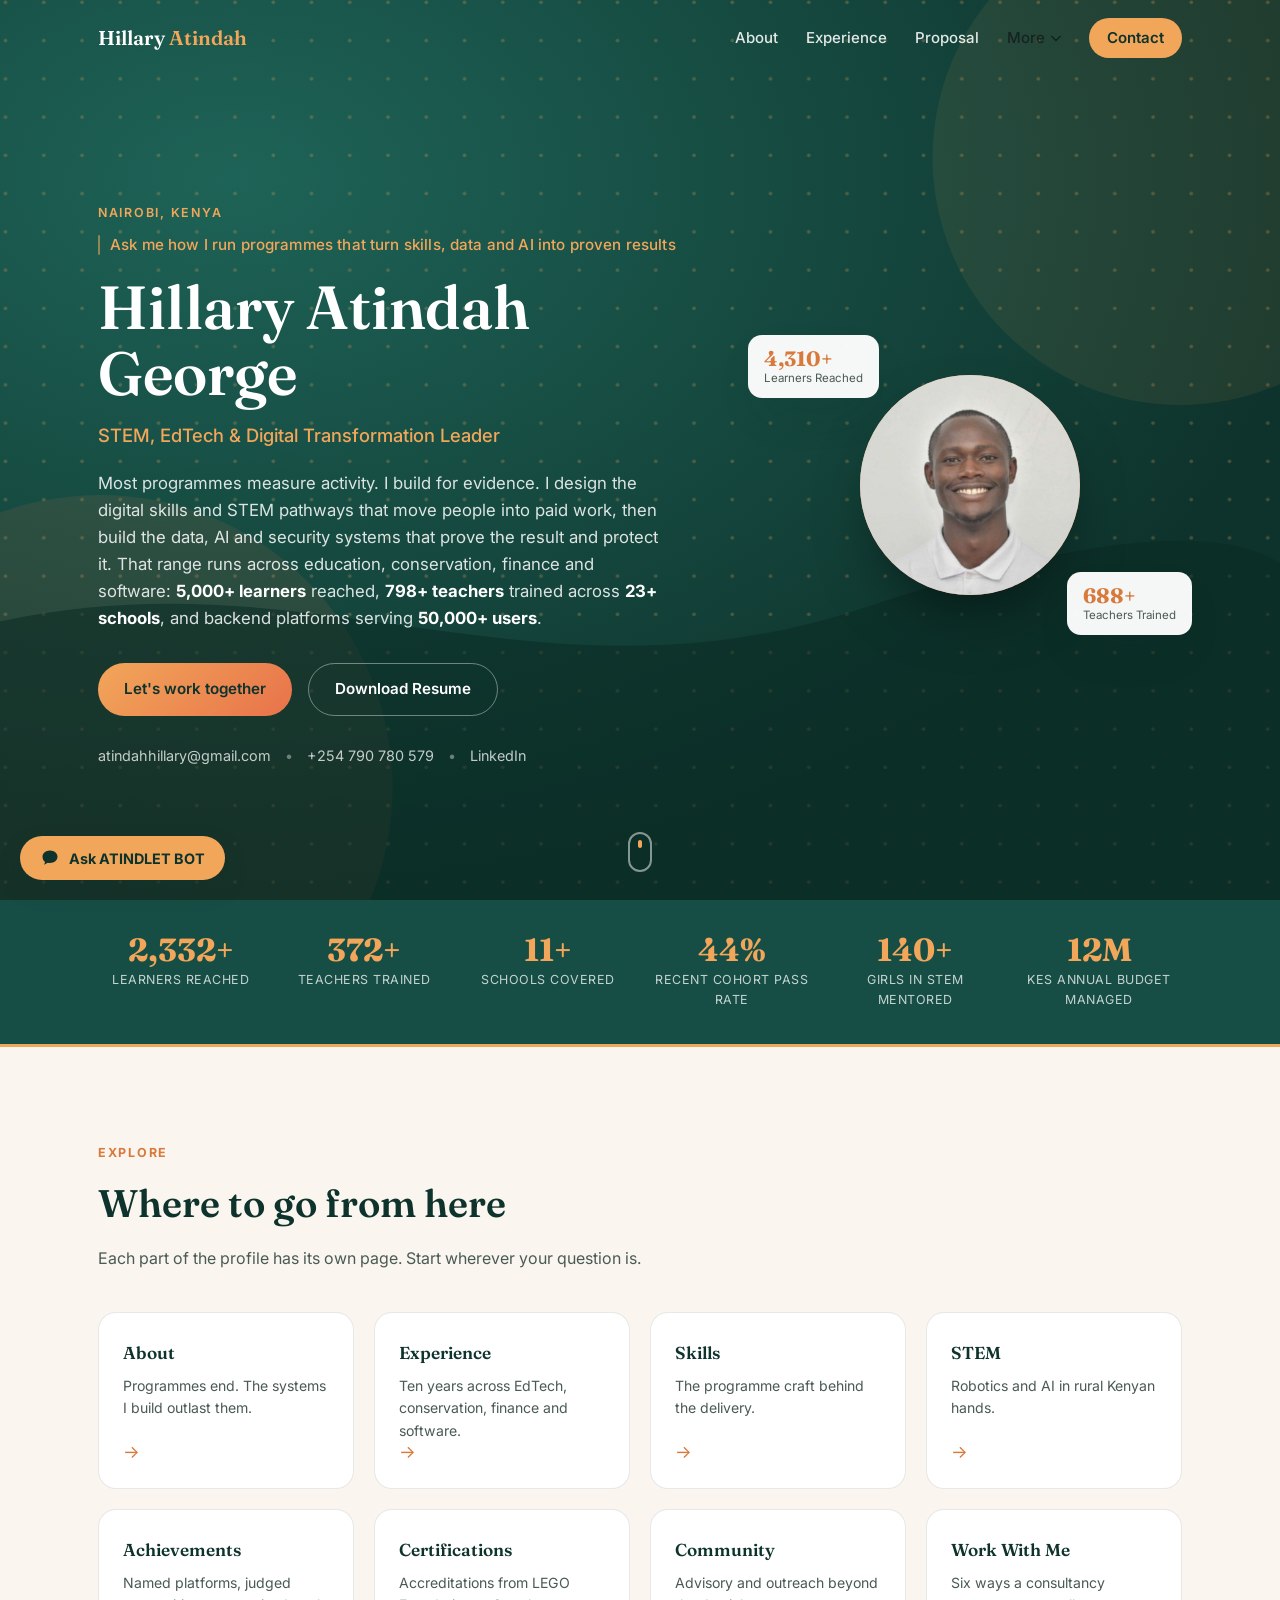
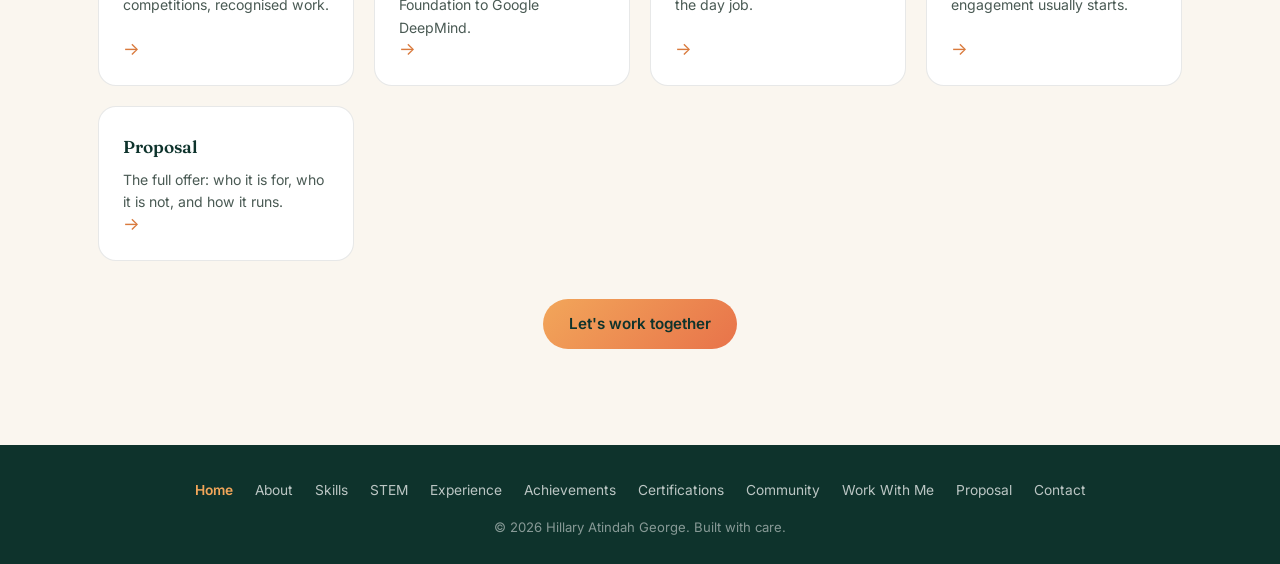
==== commit f2ebba2d: "Restore the site to the 21 November version (128556d) Brings back the site exactly as it was before " ====
--- a/index.html
+++ b/index.html
@@ -3,8 +3,8 @@
 <head>
 <meta charset="UTF-8">
 <meta name="viewport" content="width=device-width, initial-scale=1.0">
-<title>Hillary Atindah George | EdTech and Technology Programme Leader</title>
-<meta name="description" content="Digital transformation and EdTech programme leader in Kenya. Five years since 2021: 798+ teachers, 23+ schools, 5,000+ learners.">
+<title>Hillary Atindah George | STEM, EdTech &amp; Digital Transformation Leader</title>
+<meta name="description" content="Hillary Atindah George designs digital skills and STEM pathways into paid work, then builds the data, AI and security systems that prove the result. Across education, conservation, finance and software. 5,000+ learners, 798+ teachers, 23+ schools.">
 <meta name="author" content="Hillary Atindah George">
 <meta name="theme-color" content="#164E45">
 <meta name="robots" content="index, follow, max-image-preview:large">
@@ -13,24 +13,24 @@
 <!-- Social sharing -->
 <meta property="og:type" content="profile">
 <meta property="og:site_name" content="Hillary Atindah George">
-<meta property="og:title" content="Hillary Atindah George | EdTech and Technology Programme Leader">
-<meta property="og:description" content="Digital transformation and EdTech programme leader in Kenya. Five years since 2021: 798+ teachers, 23+ schools, 5,000+ learners.">
+<meta property="og:title" content="Hillary Atindah George | STEM, EdTech &amp; Digital Transformation Leader">
+<meta property="og:description" content="Hillary Atindah George designs digital skills and STEM pathways into paid work, then builds the data, AI and security systems that prove the result. Across education, conservation, finance and software. 5,000+ learners, 798+ teachers, 23+ schools.">
 <meta property="og:url" content="https://atindahhillary.github.io/my-profile-/">
 <meta property="og:image" content="https://atindahhillary.github.io/my-profile-/hero-headshot.jpg">
 <meta property="og:locale" content="en_KE">
 <meta name="twitter:card" content="summary_large_image">
-<meta name="twitter:title" content="Hillary Atindah George | EdTech and Technology Programme Leader">
-<meta name="twitter:description" content="Digital transformation and EdTech programme leader in Kenya. Five years since 2021: 798+ teachers, 23+ schools, 5,000+ learners.">
+<meta name="twitter:title" content="Hillary Atindah George | STEM, EdTech &amp; Digital Transformation Leader">
+<meta name="twitter:description" content="Hillary Atindah George designs digital skills and STEM pathways into paid work, then builds the data, AI and security systems that prove the result. Across education, conservation, finance and software. 5,000+ learners, 798+ teachers, 23+ schools.">
 <meta name="twitter:image" content="https://atindahhillary.github.io/my-profile-/hero-headshot.jpg">
 
 <link rel="icon" href="data:image/svg+xml,%3Csvg xmlns='http://www.w3.org/2000/svg' viewBox='0 0 100 100'%3E%3Crect width='100' height='100' rx='20' fill='%23164E45'/%3E%3Ctext x='50' y='68' font-size='54' font-family='Georgia,serif' fill='%23F2A65A' text-anchor='middle'%3EH%3C/text%3E%3C/svg%3E">
 
 <link rel="preconnect" href="https://fonts.googleapis.com">
 <link rel="preconnect" href="https://fonts.gstatic.com" crossorigin>
-<link rel="preload" as="image" href="hero-headshot.jpg?v=3" fetchpriority="high">
-<link rel="preload" as="style" href="https://fonts.googleapis.com/css2?family=Fraunces:opsz,wght@9..144,400;9..144,600;9..144,700&family=Inter:wght@400;500;600;700&display=swap">
-<link rel="stylesheet" href="https://fonts.googleapis.com/css2?family=Fraunces:opsz,wght@9..144,400;9..144,600;9..144,700&family=Inter:wght@400;500;600;700&display=swap">
-<link rel="stylesheet" href="style.css?v=20261124k">
+<link rel="preload" as="image" href="hero-headshot.jpg" fetchpriority="high">
+<link rel="preload" as="style" href="https://fonts.googleapis.com/css2?family=Fraunces:opsz,wght@9..144,400;9..144,600;9..144,700&family=Inter:wght@400;500;600;700;800&display=swap">
+<link rel="stylesheet" href="https://fonts.googleapis.com/css2?family=Fraunces:opsz,wght@9..144,400;9..144,600;9..144,700&family=Inter:wght@400;500;600;700;800&display=swap">
+<link rel="stylesheet" href="style.css?v=20261121a">
 
 <script type="application/ld+json">
 {
@@ -38,12 +38,12 @@
   "@type": "Person",
   "name": "Hillary Atindah George",
   "alternateName": "Hillary Atindah",
-  "jobTitle": "Digital Transformation, EdTech and Technology Programme Leader",
+  "jobTitle": "Skills Development Program Lead",
   "email": "mailto:atindahhillary@gmail.com",
   "telephone": "+254790780579",
   "url": "https://atindahhillary.github.io/my-profile-/",
   "image": "https://atindahhillary.github.io/my-profile-/hero-headshot.jpg",
-  "description": "Digital transformation, EdTech and technology programme leader. Five years since 2021 running technology programmes for schools and young people in low-resource settings.",
+  "description": "STEM, EdTech and digital skills leader building learning-to-earning pathways for youth and teen mothers in underserved Kenya.",
   "address": {
     "@type": "PostalAddress",
     "addressLocality": "Nairobi",
@@ -69,15 +69,16 @@
     <nav class="nav" id="mainNav" aria-label="Main navigation">
       <a href="about.html">About</a>
       <a href="experience.html">Experience</a>
-      <a href="skills.html">Skills</a>
+      <a href="proposal.html">Proposal</a>
       <div class="nav-more" id="navMore">
         <button class="nav-more-btn" id="navMoreBtn" type="button" aria-expanded="false" aria-controls="navMoreMenu">More<svg class="nav-caret" viewBox="0 0 12 8" width="10" height="7" fill="none" stroke="currentColor" stroke-width="1.8" stroke-linecap="round" stroke-linejoin="round" aria-hidden="true"><path d="M1 1.5 6 6.5l5-5"/></svg></button>
         <div class="nav-more-menu" id="navMoreMenu">
-          <a href="work.html">Work with me</a>
-          <a href="stem.html">STEM outreach</a>
+          <a href="skills.html">Skills</a>
+          <a href="stem.html">STEM</a>
           <a href="achievements.html">Achievements</a>
           <a href="certifications.html">Certifications</a>
-          <a href="community.html">Volunteer work</a>
+          <a href="community.html">Community</a>
+          <a href="work.html">Work With Me</a>
         </div>
       </div>
       <a href="contact.html" class="nav-cta">Contact</a>
@@ -113,27 +114,13 @@
     </div>
     <div class="container hero-inner">
       <div class="hero-text">
-        <p class="eyebrow"><span class="eyebrow-loc">Nairobi, Kenya</span></p>
+        <p class="eyebrow"><span class="eyebrow-loc">Nairobi, Kenya</span><span class="eyebrow-hook">Ask me how I run programmes that turn skills, data and AI into proven results</span></p>
         <h1>Hillary Atindah George</h1>
-        <p class="role-line">Digital Transformation, EdTech and Technology Programme Leader</p>
-        <p class="hero-summary"><strong>Programmes that reach the last school, and prove it.</strong> I design and lead digital learning programmes for schools and young people in low-resource settings, with AI tools, cybersecurity safeguards and data systems built in from day one. And I build the tools myself: four of them are live below, and you can open every one.</p>
-        <div class="starter" id="starter">
-          <p class="starter-q">Who's visiting? Tap one and I'll tell you where to start.</p>
-          <div class="starter-chips" role="group" aria-label="I am a">
-            <button type="button" data-who="founder" aria-pressed="false">Founder</button>
-            <button type="button" data-who="ceo" aria-pressed="false">CEO</button>
-            <button type="button" data-who="funder" aria-pressed="false">Funder</button>
-            <button type="button" data-who="recruiter" aria-pressed="false">Recruiter</button>
-            <button type="button" data-who="fellowship" aria-pressed="false">Fellowship</button>
-            <button type="button" data-who="startup" aria-pressed="false">Startup</button>
-            <button type="button" data-who="curious" aria-pressed="false">Just curious</button>
-          </div>
-          <div class="starter-out" aria-live="polite"><p>Every good programme I have run started with one conversation. Pick who you are and let's start ours.</p></div>
-        </div>
+        <p class="role-line">STEM, EdTech &amp; Digital Transformation Leader</p>
+        <p class="hero-summary">Most programmes measure activity. I build for evidence. I design the digital skills and STEM pathways that move people into paid work, then build the data, AI and security systems that prove the result and protect it. That range runs across education, conservation, finance and software: <strong>5,000+ learners</strong> reached, <strong>798+ teachers</strong> trained across <strong>23+ schools</strong>, and backend platforms serving <strong>50,000+ users</strong>.</p>
         <div class="hero-actions">
-          <a class="btn btn-primary" href="contact.html">Get in touch</a>
-          <a class="btn btn-ghost" href="work.html">Work with me</a>
-          <a class="btn btn-ghost" href="Hillary-Atindah-George-Resume.pdf" download>Download CV</a>
+          <a class="btn btn-primary" href="contact.html">Let's work together</a>
+          <a class="btn btn-ghost" href="Hillary-Atindah-George-Resume.pdf" download>Download Resume</a>
         </div>
         <div class="hero-links">
           <a href="mailto:atindahhillary@gmail.com">atindahhillary@gmail.com</a>
@@ -145,22 +132,16 @@
       </div>
       <div class="hero-avatar-wrap">
         <div class="hero-avatar">
-          <img src="hero-headshot.jpg?v=3" alt="" width="900" height="900" fetchpriority="high" decoding="async">
+          <img src="hero-headshot.jpg" alt="Portrait of Hillary Atindah George" width="600" height="600" fetchpriority="high" decoding="async">
         </div>
         <svg class="avatar-ring" viewBox="0 0 220 220" aria-hidden="true">
           <circle cx="110" cy="110" r="104" fill="none" stroke="#F2A65A" stroke-width="2" stroke-dasharray="4 10"/>
         </svg>
-        <div class="orbits" role="list" aria-label="Capabilities">
-          <span class="orbit o1" role="listitem"><span class="orbit-ic"><svg viewBox="0 0 24 24" aria-hidden="true"><path d="M12 4 2 9l10 5 10-5-10-5z"/><path d="M6 11.5V16c0 1.5 2.7 3 6 3s6-1.5 6-3v-4.5"/></svg></span><span class="orbit-label">Programme design</span></span>
-          <span class="orbit o2" role="listitem"><span class="orbit-ic"><svg viewBox="0 0 24 24" aria-hidden="true"><rect x="6" y="6" width="12" height="12" rx="2.5"/><path d="M9 2.5v3M15 2.5v3M9 18.5v3M15 18.5v3M2.5 9h3M2.5 15h3M18.5 9h3M18.5 15h3"/><path d="M10 10h4v4h-4z"/></svg></span><span class="orbit-label">AI &amp; innovation</span></span>
-          <span class="orbit o3" role="listitem"><span class="orbit-ic"><svg viewBox="0 0 24 24" aria-hidden="true"><circle cx="8" cy="8" r="3"/><circle cx="16.5" cy="8" r="3"/><path d="M2.5 20c0-3.2 2.4-5.5 5.5-5.5s5.5 2.3 5.5 5.5M11 14.9c1-.6 2.2-.9 3.5-.9 3.2 0 5.5 2.3 5.5 6"/></svg></span><span class="orbit-label">Partnerships</span></span>
-          <span class="orbit o4" role="listitem"><span class="orbit-ic"><svg viewBox="0 0 24 24" aria-hidden="true"><path d="M4 20V11M10 20V5M16 20v-7M21 20H3"/></svg></span><span class="orbit-label">MEAL &amp; impact</span></span>
-          <span class="orbit o5" role="listitem"><span class="orbit-ic"><svg viewBox="0 0 24 24" aria-hidden="true"><path d="M12 2.8 4.5 5.6v5.6c0 4.6 3.2 8.6 7.5 9.9 4.3-1.3 7.5-5.3 7.5-9.9V5.6L12 2.8z"/><path d="M8.8 12l2.2 2.2 4.2-4.4"/></svg></span><span class="orbit-label">Cybersecurity</span></span>
-        </div>
-        <button type="button" class="orbit-pause" aria-pressed="false">Pause</button>
-      </div>
-    </div>
-    <a href="#work" class="scroll-cue" aria-label="Scroll down"><span></span></a>
+        <div class="stat-chip stat-chip-1"><strong class="count" data-target="5000" data-suffix="+">5,000+</strong><span>Learners Reached</span></div>
+        <div class="stat-chip stat-chip-2"><strong class="count" data-target="798" data-suffix="+">798+</strong><span>Teachers Trained</span></div>
+      </div>
+    </div>
+    <a href="#explore" class="scroll-cue" aria-label="Scroll down"><span></span></a>
   </section>
 
   <!-- IMPACT -->
@@ -172,142 +153,65 @@
         <li class="impact-item"><strong class="count" data-target="23" data-suffix="+">23+</strong><span>Schools covered</span></li>
         <li class="impact-item"><strong class="count" data-target="95" data-suffix="%">95%</strong><span>Recent cohort pass rate</span></li>
         <li class="impact-item"><strong class="count" data-target="300" data-suffix="+">300+</strong><span>Girls in STEM mentored</span></li>
-        <li class="impact-item"><strong class="count" data-target="25" data-suffix="M">25M</strong><span>KES annual programme budget</span></li>
+        <li class="impact-item"><strong class="count" data-target="25" data-suffix="M">25M</strong><span>KES annual budget managed</span></li>
       </ul>
-      <p class="recog"><span class="recog-label">Recognised</span><span>UN Tech4Sustainability Champion</span><span>World Robot Olympiad judge, 2024 and 2025</span><span>Featured on NTV EdTech Mondays</span><span>Learning Through Play Champion 2025</span><span>Injini and EdTech Hub finalist</span><span>Kenya Innovation Spark panellist</span></p>
     </div>
   </section>
 
-  <!-- SELECTED WORK -->
-  <section class="section" id="work">
+  <!-- EXPLORE -->
+  <section class="section" id="explore">
     <div class="container">
-      <p class="section-kicker">Selected work</p>
-      <h2 class="section-title">Don't take my word for it. Click it.</h2>
-      <p class="trust-line">Programmes delivered with Human Practice Foundation, in partnership with Power Learn Project Africa. Certified by the LEGO Foundation, the Raspberry Pi Foundation (with Google DeepMind) and EdTech Hub. Co-designed AI tools with teachers at a session run by Anthropic.</p>
-      <p class="section-lede">Two programmes I led and four tools I built, each with its results and a live link. Pick one and see it working.</p>
-      <div class="tl-projects home-work">
-        <a class="tl-project" href="experience.html#it-academy">
-          <span class="card-badge">Programme I led</span>
-          <img src="experience-it-academy-800.jpg" srcset="experience-it-academy-800.jpg 800w, experience-it-academy.jpg?v=3 1400w" sizes="(min-width: 961px) 360px, 92vw" alt="" width="1400" height="788" loading="lazy" decoding="async">
-          <div class="tl-project-body">
-            <h3 class="tl-project-title">From herding to paid work online</h3>
-            <span>A learn-to-earn IT Academy for pastoralist youth in the Maasai Mara.</span>
-            <span class="tl-tags">95% pass &middot; 86% completion &middot; graduates earning online</span>
-            <em>Read the case</em>
-          </div>
-        </a>
-        <a class="tl-project" href="experience.html#mt-kenya">
-          <span class="card-badge">Programme I managed</span>
-          <img src="experience-school-tablets-800.jpg" srcset="experience-school-tablets-800.jpg 800w, experience-school-tablets.jpg?v=3 1400w" sizes="(min-width: 961px) 360px, 92vw" alt="" width="1400" height="1050" loading="lazy" decoding="async">
-          <div class="tl-project-body">
-            <h3 class="tl-project-title">Digital literacy, staff room first</h3>
-            <span>A school programme built from zero across the Mt Kenya region.</span>
-            <span class="tl-tags">From zero to 23+ schools &middot; 798+ teachers &middot; Salesforce and Power BI</span>
-            <em>Read the case</em>
-          </div>
-        </a>
-        <a class="tl-project" href="https://enkaji-play.vercel.app/" target="_blank" rel="noopener">
-          <span class="card-badge">Built by me &middot; live</span>
-          <img src="experience-enkaji-play-800.jpg" srcset="experience-enkaji-play-800.jpg 800w, experience-enkaji-play.jpg?v=2 1400w" sizes="(min-width: 961px) 360px, 92vw" alt="" width="1400" height="875" loading="lazy" decoding="async">
-          <div class="tl-project-body">
-            <h3 class="tl-project-title">Every enkaji is a classroom</h3>
-            <span>Six Bricks play on the family phone for Mothers Who Teach.</span>
-            <span class="tl-tags">Maa, Swahili, English &middot; Works offline</span>
-            <em>Open Enkaji Play<span class="abot-sr"> (opens in a new tab)</span></em>
-          </div>
-        </a>
-        <a class="tl-project" href="https://jamii-learn-companion.vercel.app/" target="_blank" rel="noopener">
-          <span class="card-badge">Built by me &middot; live</span>
-          <img src="experience-jamii-learn-800.jpg" srcset="experience-jamii-learn-800.jpg 800w, experience-jamii-learn.jpg 1400w" sizes="(min-width: 961px) 360px, 92vw" alt="" width="1400" height="875" loading="lazy" decoding="async">
-          <div class="tl-project-body">
-            <h3 class="tl-project-title">Carbon literacy on a herder's phone</h3>
-            <span>A Kiswahili and English learning companion, taught as a conversation.</span>
-            <span class="tl-tags">AI and digital innovation &middot; Live demo</span>
-            <em>Open the demo<span class="abot-sr"> (opens in a new tab)</span></em>
-          </div>
-        </a>
-        <a class="tl-project" href="https://maas-ai-grc-hub.vercel.app/" target="_blank" rel="noopener">
-          <span class="card-badge">Built by me &middot; live</span>
-          <img src="experience-maas-grc-800.jpg" srcset="experience-maas-grc-800.jpg 800w, experience-maas-grc.jpg 1400w" sizes="(min-width: 961px) 360px, 92vw" alt="" width="1400" height="875" loading="lazy" decoding="async">
-          <div class="tl-project-body">
-            <h3 class="tl-project-title">Security you can prove</h3>
-            <span>A security workspace for schools, NGOs and small businesses.</span>
-            <span class="tl-tags">Cybersecurity &middot; Public beta</span>
-            <em>Open the beta<span class="abot-sr"> (opens in a new tab)</span></em>
-          </div>
-        </a>
-        <a class="tl-project" href="https://hpf-talent-hub.vercel.app/" target="_blank" rel="noopener">
-          <span class="card-badge">Built by me &middot; live</span>
-          <img src="experience-academy-coaching-800.jpg" srcset="experience-academy-coaching-800.jpg 800w, experience-academy-coaching.jpg?v=3 1400w" sizes="(min-width: 961px) 360px, 92vw" alt="" width="1400" height="825" loading="lazy" decoding="async">
-          <div class="tl-project-body">
-            <h3 class="tl-project-title">Meet the graduates</h3>
-            <span>The HPF Talent Hub: academy trainees' profiles for employers.</span>
-            <span class="tl-tags">MEAL and impact &middot; Live site</span>
-            <em>Open the Talent Hub<span class="abot-sr"> (opens in a new tab)</span></em>
-          </div>
-        </a>
-      </div>
-    </div>
-  </section>
-  <!-- METHOD -->
-  <section class="section method" id="method">
-    <div class="container">
-      <p class="section-kicker">How I work</p>
-      <h2 class="section-title">Last School First</h2>
-      <p class="section-lede"><strong>If a programme works in the last school on the road, it works everywhere.</strong> Four habits run through everything on this page.</p>
-      <ol class="method-steps">
-        <li><span class="method-n">1</span><h3>Start in the staff room</h3><p>One confident teacher reaches every learner they will ever teach.</p><span class="method-proof">798+ teachers trained</span></li>
-        <li><span class="method-n">2</span><h3>Build the proof in</h3><p>Measurement is written with the curriculum, so the evidence arrives with the programme.</p><span class="method-proof">MEAL in Salesforce and Power BI</span></li>
-        <li><span class="method-n">3</span><h3>Design for no power, no signal</h3><p>Offline sessions, shared devices and buffer weeks for the long rains.</p><span class="method-proof">Enkaji Play works offline</span></li>
-        <li><span class="method-n">4</span><h3>Leave what still runs</h3><p>Procedures, curricula and dashboards another team can run without me.</p><span class="method-proof">SOPs across 23+ schools</span></li>
-      </ol>
-    </div>
-  </section>
-
-  <!-- WAYS TO WORK TOGETHER -->
-  <section class="section ways" id="ways">
-    <div class="container">
-      <p class="section-kicker" id="ways-kicker">Ways to work together</p>
-      <h2 class="section-title">Hire me, bring me in, or build with me.</h2>
-      <p class="section-lede">A full-time role, a consulting brief or a programme to build together: pick the door that fits.</p>
-      <p class="avail-pill"><span class="avail-dot" aria-hidden="true"></span>Open for conversations: roles, consulting and partnerships</p>
-      <div class="ways-grid">
-        <a class="way-card" href="contact.html">
-          <span class="way-tag">For employers</span>
-          <h3>Hire me</h3>
-          <p>Full-time leadership of digital transformation, EdTech and AI in education programmes. Remote, hybrid or on-site.</p>
-          <span class="way-go">Talk about a role &rarr;</span>
-        </a>
-        <a class="way-card" href="work.html">
-          <span class="way-tag">For NGOs and funders</span>
-          <h3>Bring me in</h3>
-          <p>Programme design, impact measurement, teacher training, AI adoption and digital safety, as a short sprint or full delivery.</p>
-          <span class="way-go">See consulting services &rarr;</span>
-        </a>
-        <a class="way-card" href="contact.html">
-          <span class="way-tag">For partners</span>
-          <h3>Build with me</h3>
-          <p>Holding a grant or a programme idea for a hard-to-reach community? I co-design and run it with you, with the evidence built in, the way SELution and Enkaji Play began.</p>
-          <span class="way-go">Propose a partnership &rarr;</span>
-        </a>
-      </div>
-      <p class="ways-first"><strong>The first step is a short conversation about your programme.</strong> Then I write a brief diagnostic: what it claims, what it can evidence, and the gap between them. <a href="proposal.html">See how an engagement runs &rarr;</a></p>
-    </div>
-  </section>
-
-
-  <!-- EXPLORE -->
-  <section class="section section-tight" id="explore">
-    <div class="container">
-      <h2 class="section-kicker">The rest of the story</h2>
-      <div class="explore-grid explore-grid-compact">
-        <a class="explore-card" href="experience.html"><h3>Experience</h3><p>Five years since 2021, by type.</p><span class="explore-go" aria-hidden="true">&rarr;</span></a>
-        <a class="explore-card" href="skills.html"><h3>Skills</h3><p>The five capabilities behind the work.</p><span class="explore-go" aria-hidden="true">&rarr;</span></a>
-        <a class="explore-card" href="about.html"><h3>About</h3><p>How I work, and why.</p><span class="explore-go" aria-hidden="true">&rarr;</span></a>
-        <a class="explore-card" href="achievements.html"><h3>Achievements</h3><p>UN Tech4Sustainability Champion, robotics judge, Innovation Spark panellist.</p><span class="explore-go" aria-hidden="true">&rarr;</span></a>
-        <a class="explore-card" href="certifications.html"><h3>Certifications</h3><p>LEGO Foundation, Raspberry Pi Foundation, EdTech Hub and more.</p><span class="explore-go" aria-hidden="true">&rarr;</span></a>
-        <a class="explore-card" href="community.html"><h3>Volunteer work</h3><p>300+ girls reached in STEM with WiSSAfrica, and Deaf inclusion with Ishara Foundation.</p><span class="explore-go" aria-hidden="true">&rarr;</span></a>
-      </div>
+      <p class="section-kicker">Explore</p>
+      <h2 class="section-title">Where to go from here</h2>
+      <p class="section-lede">Each part of the profile has its own page. Start wherever your question is.</p>
+      <div class="explore-grid">
+        <a class="explore-card" href="about.html">
+          <h3>About</h3>
+          <p>Programmes end. The systems I build outlast them.</p>
+          <span class="explore-go" aria-hidden="true">&rarr;</span>
+        </a>
+        <a class="explore-card" href="experience.html">
+          <h3>Experience</h3>
+          <p>Ten years across EdTech, conservation, finance and software.</p>
+          <span class="explore-go" aria-hidden="true">&rarr;</span>
+        </a>
+        <a class="explore-card" href="skills.html">
+          <h3>Skills</h3>
+          <p>The programme craft behind the delivery.</p>
+          <span class="explore-go" aria-hidden="true">&rarr;</span>
+        </a>
+        <a class="explore-card" href="stem.html">
+          <h3>STEM</h3>
+          <p>Robotics and AI in rural Kenyan hands.</p>
+          <span class="explore-go" aria-hidden="true">&rarr;</span>
+        </a>
+        <a class="explore-card" href="achievements.html">
+          <h3>Achievements</h3>
+          <p>Named platforms, judged competitions, recognised work.</p>
+          <span class="explore-go" aria-hidden="true">&rarr;</span>
+        </a>
+        <a class="explore-card" href="certifications.html">
+          <h3>Certifications</h3>
+          <p>Accreditations from LEGO Foundation to Google DeepMind.</p>
+          <span class="explore-go" aria-hidden="true">&rarr;</span>
+        </a>
+        <a class="explore-card" href="community.html">
+          <h3>Community</h3>
+          <p>Advisory and outreach beyond the day job.</p>
+          <span class="explore-go" aria-hidden="true">&rarr;</span>
+        </a>
+        <a class="explore-card" href="work.html">
+          <h3>Work With Me</h3>
+          <p>Six ways a consultancy engagement usually starts.</p>
+          <span class="explore-go" aria-hidden="true">&rarr;</span>
+        </a>
+        <a class="explore-card" href="proposal.html">
+          <h3>Proposal</h3>
+          <p>The full offer: who it is for, who it is not, and how it runs.</p>
+          <span class="explore-go" aria-hidden="true">&rarr;</span>
+        </a>
+      </div>
+      <p class="explore-cta"><a class="btn btn-primary" href="contact.html">Let's work together</a></p>
     </div>
   </section>
 
@@ -318,20 +222,21 @@
     <nav class="footer-nav" aria-label="Footer navigation">
       <a href="index.html" aria-current="page">Home</a>
       <a href="about.html">About</a>
+      <a href="skills.html">Skills</a>
+      <a href="stem.html">STEM</a>
       <a href="experience.html">Experience</a>
-      <a href="skills.html">Skills</a>
-      <a href="stem.html">STEM outreach</a>
       <a href="achievements.html">Achievements</a>
       <a href="certifications.html">Certifications</a>
-      <a href="community.html">Volunteer work</a>
-      <a href="work.html">Work with me</a>
+      <a href="community.html">Community</a>
+      <a href="work.html">Work With Me</a>
+      <a href="proposal.html">Proposal</a>
       <a href="contact.html">Contact</a>
     </nav>
     <p>&copy; <span id="year"></span> Hillary Atindah George. Built with care.</p>
   </div>
 </footer>
 
-<script src="main.js?v=20261124k" defer></script>
-<script src="chatbot.js?v=20261124k" defer></script>
+<script src="main.js?v=20261121a" defer></script>
+<script src="chatbot.js?v=20261121a" defer></script>
 </body>
 </html>
--- a/style.css
+++ b/style.css
@@ -1630,6 +1630,14 @@
   margin-bottom: 12px;
 }
 .tl-story strong { color: var(--teal-900); }
+.tl-sub {
+  margin: 18px 0 10px;
+  font-size: 0.74rem;
+  font-weight: 700;
+  letter-spacing: 0.08em;
+  text-transform: uppercase;
+  color: var(--amber-dark);
+}
 .tl-media-portrait img { aspect-ratio: 3 / 2; object-position: center 40%; }
 .tl-projects {
   display: grid;
@@ -1652,273 +1660,10 @@
 .tl-project:focus-visible { outline: 3px solid var(--amber); outline-offset: 2px; }
 .tl-project img { width: 100%; aspect-ratio: 16 / 10; object-fit: cover; object-position: top; display: block; }
 .tl-project-body { display: flex; flex-direction: column; gap: 8px; padding: 16px 18px 18px; font-size: 0.88rem; line-height: 1.6; }
+.tl-project-body strong { font-family: var(--font-display); font-size: 1.05rem; color: var(--teal-900); }
 .tl-project-body em { font-style: normal; font-weight: 600; color: var(--teal-700); margin-top: auto; }
 .tl-project-body em::after { content: " \2192"; }
 @media (prefers-reduced-motion: reduce) { .tl-project, .tl-project:hover { transition: none; transform: none; } }
 
-
-/* ---------- Experience v3: type groups, result chips, links ---------- */
-.tl-group { font-family: var(--font-display); font-size: 1.35rem; color: var(--teal-900); margin: 10px 0 18px; padding-top: 8px; }
-.tl-group:not(:first-child) { margin-top: 30px; border-top: 1px solid var(--border); padding-top: 26px; }
-.tl-content ul.tl-chips { flex-direction: row; flex-wrap: wrap; justify-content: flex-start; gap: 8px; margin: 2px 0 14px; }
-.tl-content .tl-chips li { padding: 5px 12px; background: rgba(242,166,90,0.13); border-color: rgba(242,166,90,0.35); color: var(--ink); font-size: 0.8rem; }
-.tl-content .tl-chips li::before { display: none; }
-.tl-chips strong { color: var(--teal-900); }
-.tl-link { margin-top: 12px; font-weight: 600; font-size: 0.92rem; }
-.tl-link a { color: var(--teal-700); }
-.tl-tags { font-weight: 600; color: var(--ink-soft); }
-/* ---------- Home v3: capability pills, selected work, compact explore ---------- */
-.hero-pillars { display: flex; flex-wrap: wrap; gap: 8px; margin: 4px 0 22px; padding: 0; list-style: none; }
-.hero-pillars li { font-size: 0.8rem; font-weight: 600; color: var(--white); background: rgba(255,255,255,0.1); border: 1px solid rgba(242,166,90,0.45); border-radius: 999px; padding: 5px 12px; }
-.home-work { grid-template-columns: repeat(auto-fill, minmax(280px, 1fr)); gap: 20px; }
-.section-tight { padding-top: 24px; }
-.explore-grid-compact .explore-card { padding: 18px 20px; }
-.explore-grid-compact .explore-card p { font-size: 0.86rem; }
-.skills-grid-4 { grid-template-columns: repeat(2, 1fr); }
-@media (max-width: 720px) { .skills-grid-4 { grid-template-columns: 1fr; } }
-
-/* ---------- Round 1 review fixes ---------- */
-.tl-project-title { font-family: var(--font-display); font-size: 1.05rem; color: var(--teal-900); margin: 0; }
-.tl-tags { font-size: 0.82rem; }
-.home-work .tl-project img { object-position: left top; }
-.section-kicker:not(.section-kicker-light), .tl-date { color: #a4501a; }
-h2.section-kicker { font-size: 0.78rem; margin-bottom: 14px; }
-.tl-more { margin-top: 10px; font-size: 0.9rem; }
-.tl-more summary { cursor: pointer; font-weight: 600; color: var(--teal-700); padding: 6px 0; }
-.tl-more ul { margin-top: 8px; }
-.abot { left: auto; right: 20px; align-items: flex-end; }
-.hero-links a { display: inline-block; padding: 10px 0; white-space: nowrap; }
-@media (max-width: 720px) {
-  .abot { left: auto; right: 14px; }
-  .abot-launcher-text { display: none; }
-  .abot-launcher { width: 52px; height: 52px; padding: 0; justify-content: center; }
-  .hero-links { display: flex; flex-direction: column; align-items: flex-start; }
-  .hero-links .dot { display: none; }
-}
-@media print { .reveal { opacity: 1 !important; transform: none !important; } .abot { display: none; } }
-@media (max-width: 480px) { .abot.abot-open { left: 14px; } .abot-launcher { align-self: flex-end; } }
-
-.hero-avail { margin: -6px 0 18px; font-size: 0.88rem; color: rgba(255,255,255,0.82); }
-.tl-role { font-size: 0.8rem; font-weight: 600; color: #a4501a; }
-
-/* ---------- Round 3 review fixes: contrast, focus, phone ---------- */
-.visually-hidden { position: absolute; width: 1px; height: 1px; overflow: hidden; clip: rect(0 0 0 0); white-space: nowrap; }
-body.subpage .site-header:not(.scrolled) .nav-toggle span { background: var(--teal-900); }
-.nav-toggle { min-width: 44px; min-height: 44px; }
-.site-header:not(.scrolled) .nav-more-btn { color: rgba(255,255,255,0.88); }
-body.subpage .site-header:not(.scrolled) .nav-more-btn { color: var(--ink); }
-body.subpage .site-header:not(.scrolled) .nav-more-btn:hover,
-body.subpage .site-header:not(.scrolled) .nav-more-btn.is-active { color: #a4501a; }
-:focus-visible { outline: 3px solid var(--teal-800); outline-offset: 3px; }
-.hero :focus-visible, .site-header:not(.scrolled) :focus-visible, .abot-launcher:focus-visible { outline-color: var(--amber); }
-.tl-project:focus-visible { outline: 3px solid var(--teal-800); }
-.pager-link span { color: #a4501a; }
-body.subpage .site-header .brand span { color: #a4501a; }
-.nav a.nav-cta[aria-current="page"] { background: var(--amber); box-shadow: inset 0 0 0 2px var(--teal-900); }
-.site-footer a { display: inline-block; padding-block: 6px; }
-.tl-link a { display: inline-block; padding-block: 6px; }
-.exp-jump { display: flex; flex-wrap: wrap; gap: 8px; margin: -8px 0 28px; }
-.exp-jump a { padding: 8px 14px; border: 1px solid var(--border); border-radius: 999px; background: var(--white); color: var(--teal-900); font-size: 0.86rem; font-weight: 600; }
-.exp-jump a:hover { border-color: var(--amber); }
-@media (max-width: 960px) {
-  .hero-avatar { width: 140px; height: 140px; }
-}
-@media (max-width: 720px) {
-  .abot-launcher { width: 48px; height: 48px; }
-  .abot { bottom: 12px; right: 12px; }
-  body { padding-bottom: 72px; }
-  .tl-media img { aspect-ratio: 16 / 9; }
-  .tl-media-portrait img { aspect-ratio: 4 / 3; }
-}
-/* ---------- Selected work: hook and badges ---------- */
-.home-work .tl-project { position: relative; }
-.card-badge { position: absolute; top: 12px; left: 12px; z-index: 1; padding: 4px 10px; border-radius: 999px; background: var(--teal-900); color: var(--white); font-size: 0.74rem; font-weight: 700; letter-spacing: 0.02em; box-shadow: 0 4px 12px -4px rgba(14,51,44,0.5); }
-.home-work .tl-project img { transition: transform 0.35s ease; }
-.home-work .tl-project:hover img { transform: scale(1.04); }
-.home-work .tl-project { overflow: hidden; }
-@media (prefers-reduced-motion: reduce) { .home-work .tl-project:hover img { transform: none; } }
-
-/* ---------- Headshot: gradient frame and capability orbit ---------- */
-.hero-avatar { padding: 6px; background: conic-gradient(from 210deg, var(--amber), #e8734a, #1e6357, #6cc6b0, var(--amber)); box-shadow: 0 0 0 10px rgba(242,166,90,0.12), 0 30px 60px -20px rgba(0,0,0,0.55); }
-.hero-avatar img { border-radius: 50%; filter: saturate(1.08) contrast(1.04); background: #f3efe8; }
-.orbits { position: absolute; inset: 0; pointer-events: none; z-index: 3; }
-.orbit { position: absolute; width: 46px; height: 46px; border-radius: 50%; display: grid; place-items: center; background: var(--white); box-shadow: 0 10px 24px -8px rgba(0,0,0,0.45); pointer-events: auto; animation: bob 5s ease-in-out infinite; }
-.orbit svg { width: 22px; height: 22px; fill: none; stroke: var(--teal-900); stroke-width: 1.8; stroke-linecap: round; stroke-linejoin: round; }
-.orbit.o1 { top: 14%; left: calc(50% - 150px); }
-.orbit.o2 { top: 14%; right: calc(50% - 150px); animation-delay: -1.2s; }
-.orbit.o3 { bottom: 14%; left: calc(50% - 150px); animation-delay: -2.4s; }
-.orbit.o4 { bottom: 14%; right: calc(50% - 150px); animation-delay: -3.6s; }
-.orbit.o2 svg, .orbit.o4 svg { stroke: #a4501a; }
-@keyframes bob { 50% { transform: translateY(-6px); } }
-@media (max-width: 960px) {
-  .orbit { width: 36px; height: 36px; }
-  .orbit svg { width: 18px; height: 18px; }
-  .orbit.o1, .orbit.o3 { left: calc(50% - 112px); }
-  .orbit.o2, .orbit.o4 { right: calc(50% - 112px); }
-  .orbit.o1, .orbit.o2 { top: 6%; } .orbit.o3, .orbit.o4 { bottom: 6%; }
-}
-@media (prefers-reduced-motion: reduce) { .orbit { animation: none; } }
-
-/* ---------- Infographics (Experience) ---------- */
-.ig-career { margin: 0 0 34px; }
-.ig-track { position: relative; height: 46px; background: rgba(22,78,69,0.06); border-radius: 10px; }
-.ig-seg { position: absolute; top: 6px; bottom: 6px; border-radius: 8px; display: flex; align-items: center; gap: 6px; padding: 0 10px; font-size: 0.76rem; color: var(--white); white-space: nowrap; overflow: hidden; }
-.ig-seg b { font-weight: 700; }
-.ig-lewa { background: #5f7f6f; }
-.ig-mtk { background: var(--teal-700); }
-.ig-acad { background: #a4501a; }
-.ig-years { display: flex; justify-content: space-between; margin-top: 6px; font-size: 0.72rem; color: var(--ink-soft); font-variant-numeric: tabular-nums; }
-.ig-career figcaption { margin-top: 6px; font-size: 0.8rem; color: var(--ink-soft); }
-.ig-bars { display: grid; gap: 8px; margin: 4px 0 12px; max-width: 460px; }
-.ig-bar { display: grid; grid-template-columns: 84px 1fr 48px; align-items: center; gap: 10px; font-size: 0.82rem; }
-.ig-bar i { height: 12px; border-radius: 999px; background: rgba(22,78,69,0.1); position: relative; overflow: hidden; }
-.ig-bar i::after { content: ""; position: absolute; inset: 0; width: var(--v); border-radius: inherit; background: linear-gradient(90deg, var(--teal-700), var(--amber)); }
-.ig-bar b { font-variant-numeric: tabular-nums; color: var(--teal-900); }
-.tl-content ol.ig-flow { list-style: none; padding: 0; margin: 4px 0 14px; display: flex; flex-wrap: wrap; gap: 6px; align-items: stretch; }
-.ig-flow li { position: relative; flex: 1 1 110px; background: rgba(22,78,69,0.06); border-radius: 10px; padding: 10px 12px; display: flex; flex-direction: column; }
-.tl-content .ig-flow li::before { display: none; }
-.ig-flow li strong { font-family: var(--font-display); font-size: 1.35rem; color: var(--teal-900); line-height: 1.1; }
-.ig-flow li span { font-size: 0.76rem; color: var(--ink-soft); }
-.ig-flow li:last-child { background: rgba(242,166,90,0.18); }
-@media (min-width: 721px) { .ig-flow li:not(:last-child)::after { content: "\2192"; position: absolute; right: -11px; top: 50%; transform: translateY(-50%); color: #a4501a; font-weight: 700; z-index: 1; } }
-@media (max-width: 720px) { .ig-seg { font-size: 0.66rem; padding: 0 6px; } .ig-seg b + * { display: none; } }
-.section-lede strong, .contact-copy strong { color: inherit; font-weight: 700; }
-/* ---------- Ways to work together ---------- */
-.ways-grid { display: grid; grid-template-columns: repeat(auto-fit, minmax(250px, 1fr)); gap: 18px; }
-.way-card { display: flex; flex-direction: column; gap: 10px; padding: 24px; border-radius: var(--radius); background: var(--white); border: 1px solid var(--border); box-shadow: var(--shadow); color: inherit; text-decoration: none; transition: transform 0.2s ease, border-color 0.2s ease; }
-.way-card:hover { transform: translateY(-3px); border-color: var(--amber); }
-.way-card h3 { font-family: var(--font-display); font-size: 1.45rem; color: var(--teal-900); margin: 0; }
-.way-card p { margin: 0; color: var(--ink-soft); font-size: 0.93rem; line-height: 1.6; }
-.way-tag { align-self: flex-start; font-size: 0.72rem; font-weight: 700; letter-spacing: 0.06em; text-transform: uppercase; color: #a4501a; background: rgba(242,166,90,0.15); padding: 4px 10px; border-radius: 999px; }
-.way-go { margin-top: auto; padding-top: 6px; font-weight: 600; color: var(--teal-700); }
-.way-card-accent { background: var(--teal-900); border-color: var(--teal-900); }
-.way-card-accent h3 { color: var(--white); }
-.way-card-accent p { color: rgba(255,255,255,0.82); }
-.way-card-accent .way-tag { color: var(--teal-900); background: var(--amber); }
-.way-card-accent .way-go { color: var(--amber); }
-.contact-ways { list-style: none; padding: 0; margin: 18px auto 0; display: flex; flex-wrap: wrap; justify-content: center; gap: 8px; }
-.contact-ways li { padding: 6px 14px; border-radius: 999px; border: 1px solid rgba(242,166,90,0.5); color: var(--white); font-size: 0.84rem; font-weight: 600; }
-@media (prefers-reduced-motion: reduce) { .way-card, .way-card:hover { transition: none; transform: none; } }
-/* ---------- Final review fixes ---------- */
-.explore-grid-compact .explore-go { position: static; display: block; margin-top: 8px; }
-@media (min-width: 961px) { .explore-grid-compact { grid-template-columns: repeat(3, 1fr); } }
-.ways { padding-top: 72px; padding-bottom: 56px; }
-.section-tight { padding-top: 40px; }
-.ways .section-title { text-wrap: balance; max-width: 30ch; }
-.ways-first { margin-top: 26px; max-width: 70ch; color: var(--ink-soft); }
-.ways-first a { font-weight: 600; color: var(--teal-700); }
-.trust-line { font-size: 0.86rem; color: var(--ink-soft); border-left: 3px solid var(--amber); padding-left: 12px; margin: -6px 0 14px; max-width: 80ch; }
-.contact-ways { margin: 18px auto 14px; }
-.contact-ways a { color: inherit; text-decoration: none; }
-.contact-ways li:hover { border-color: var(--amber); }
-.contact-brief { font-size: 0.92rem; opacity: 0.9; margin-bottom: 26px; }
-.contact-card { overflow-wrap: break-word; font-size: 0.84rem; }
-.ig-bar { grid-template-columns: 96px 1fr 52px; font-size: 0.88rem; }
-.ig-bar.is-rating i::after { background: var(--amber); }
-.ig-seg { font-size: 0.82rem; }
-
-/* ---------- Availability: open for conversations ---------- */
-.avail-pill { display: inline-flex; align-items: center; gap: 10px; margin: 0 0 16px; padding: 7px 14px 7px 12px; border-radius: 999px; font-size: 0.84rem; font-weight: 600; background: rgba(46,160,103,0.12); color: #1b6b45; border: 1px solid rgba(46,160,103,0.35); }
-.contact-section .avail-pill, .section-kicker-light ~ .avail-pill { background: rgba(127,216,163,0.12); color: #bff0d2; border-color: rgba(127,216,163,0.4); }
-.avail-dot { position: relative; width: 10px; height: 10px; border-radius: 50%; background: #2ea067; flex: none; }
-.avail-dot::after { content: ""; position: absolute; inset: 0; border-radius: 50%; background: #2ea067; animation: avail-ping 1.8s ease-out infinite; }
-@keyframes avail-ping { from { transform: scale(1); opacity: 0.7; } to { transform: scale(2.6); opacity: 0; } }
-@media (prefers-reduced-motion: reduce) { .avail-dot::after { animation: none; } }
-.ways .avail-pill { display: flex; width: fit-content; }
-
-/* ---------- Alignment and flow fixes ---------- */
-.trust-line + .section-lede { margin-top: 0; }
-.work-cta .prop-h2 { color: var(--white); margin-top: 0; }
-.work-cta .cond-list li { color: rgba(255,255,255,0.85); }
-.work-cta .cond-list li strong { color: var(--amber); }
-.ways .avail-pill { margin: -24px 0 28px; }
-.explore-card { display: flex; flex-direction: column; }
-.explore-grid-compact .explore-go { margin-top: auto; padding-top: 12px; }
-.tl-project-body { display: flex; flex-direction: column; }
-.tl-project-body em { margin-top: auto; }
-.home-work .tl-project img { background: var(--teal-900); }
-.contact-section .location-line { max-width: 760px; margin-inline: auto; }
-
-/* ---------- Labelled capability orbit ---------- */
-.hero-avatar-wrap { min-height: 380px; }
-.orbit { width: auto; height: auto; padding: 6px 12px 6px 6px; border-radius: 999px; display: inline-flex; align-items: center; gap: 8px; background: var(--white); }
-.orbit-ic { width: 30px; height: 30px; border-radius: 50%; display: grid; place-items: center; background: rgba(22,78,69,0.1); flex: none; }
-.orbit svg { width: 17px; height: 17px; }
-.orbit-label { font-size: 0.78rem; font-weight: 700; color: var(--teal-900); white-space: nowrap; }
-.orbit.o1 { top: 4%; left: 0; right: auto; bottom: auto; }
-.orbit.o2 { top: 4%; right: 0; left: auto; bottom: auto; }
-.orbit.o3 { top: 46%; left: -18px; right: auto; bottom: auto; animation-delay: -1.8s; }
-.orbit.o4 { bottom: 4%; left: 0; right: auto; top: auto; animation-delay: -2.6s; }
-.orbit.o5 { bottom: 4%; right: 0; left: auto; top: auto; animation-delay: -3.4s; }
-.orbit.o2 svg, .orbit.o4 svg { stroke: #a4501a; }
-@media (max-width: 960px) {
-  .hero-avatar-wrap { flex-direction: column; min-height: 0; gap: 14px; }
-  .orbits { position: static; display: flex; flex-wrap: wrap; justify-content: center; gap: 6px; max-width: 360px; }
-  .orbit, .orbit.o1, .orbit.o2, .orbit.o3, .orbit.o4, .orbit.o5 { position: static; animation: none; width: auto; height: auto; padding: 4px 10px 4px 4px; }
-  .orbit-ic { width: 24px; height: 24px; }
-  .orbit svg { width: 14px; height: 14px; }
-  .orbit-label { font-size: 0.72rem; }
-  .avatar-ring { display: none; }
-}
-
-/* ---------- Hero conversation starter ---------- */
-.starter { margin: 6px 0 24px; padding: 16px 18px; border-radius: 16px; background: rgba(255,255,255,0.07); border: 1px solid rgba(242,166,90,0.3); max-width: 560px; }
-.starter-q { margin: 0 0 10px; font-size: 0.86rem; font-weight: 600; color: var(--amber); }
-.starter-chips { display: flex; flex-wrap: wrap; gap: 8px; }
-.starter-chips button { font: inherit; font-size: 0.84rem; font-weight: 600; padding: 7px 14px; border-radius: 999px; border: 1px solid rgba(255,255,255,0.35); background: transparent; color: var(--white); cursor: pointer; transition: background 0.2s ease, color 0.2s ease, border-color 0.2s ease; }
-.starter-chips button:hover { border-color: var(--amber); }
-.starter-chips button[aria-pressed="true"] { background: var(--amber); border-color: var(--amber); color: var(--teal-900); }
-.starter-out { margin-top: 12px; font-size: 0.92rem; line-height: 1.6; color: rgba(255,255,255,0.88); min-height: 3.2em; }
-.starter-out p { margin: 0 0 8px; }
-.starter-go { font-weight: 700; color: var(--amber); }
-.starter-go:hover { text-decoration: underline; }
-
-/* five skill cards */
-.skills-grid-4 { grid-template-columns: repeat(auto-fit, minmax(300px, 1fr)); }
-/* ---------- Orbiting capabilities (desktop, driven by main.js) ---------- */
-@media (min-width: 961px) {
-  .hero-avatar-wrap { min-height: 440px; }
-  .orbits.is-orbiting .orbit { top: 0; left: 0; right: auto; bottom: auto; animation: none; will-change: transform; }
-}
-@media (min-width: 961px) {
-  .hero-avatar { width: 190px; height: 190px; }
-  .avatar-ring { width: 190px; height: 190px; }
-  .orbits.is-orbiting .orbit { padding: 4px 11px 4px 4px; gap: 6px; }
-  .orbits.is-orbiting .orbit-ic { width: 26px; height: 26px; }
-  .orbits.is-orbiting .orbit svg { width: 15px; height: 15px; }
-  .orbits.is-orbiting .orbit-label { font-size: 0.72rem; }
-  .hero-avatar-wrap { min-height: 420px; }
-}
-@media (min-width: 961px) and (max-width: 1199px) {
-  .hero-avatar-wrap { flex-direction: column; min-height: 0; gap: 14px; }
-  .orbits { position: static; display: flex; flex-wrap: wrap; justify-content: center; gap: 6px; max-width: 360px; }
-  .orbit, .orbit.o1, .orbit.o2, .orbit.o3, .orbit.o4, .orbit.o5 { position: static; animation: none; padding: 4px 10px 4px 4px; }
-  .avatar-ring { display: none; }
-}
-
-/* co-design photo is now a true 3:2 landscape */
-.tl-media-portrait img { aspect-ratio: 3 / 2; object-position: center; }
-
-/* ---------- Expert panel fixes ---------- */
-:root { --amber-dark: #a4501a; }
-.ig-lewa { background: #4d6b5c; }
-.section-title { line-height: 1.15; text-wrap: balance; }
-.role-line { text-wrap: balance; }
-@media (max-width: 1024px) { .abot-launcher-text { display: none; } .abot-launcher { width: 52px; height: 52px; padding: 0; justify-content: center; } }
-@media (min-width: 600px) { .starter-chips { display: grid; grid-template-columns: repeat(4, max-content); } }
-@media (max-width: 600px) { .contact-copy { text-align: left; } }
-.recog { display: flex; flex-wrap: wrap; justify-content: center; align-items: center; gap: 8px 10px; margin: 26px 0 0; font-size: 0.8rem; color: rgba(255,255,255,0.85); }
-.recog span { padding: 5px 12px; border: 1px solid rgba(242,166,90,0.4); border-radius: 999px; }
-.recog .recog-label { border: none; padding: 0 4px 0 0; color: var(--amber); font-weight: 700; letter-spacing: 0.08em; text-transform: uppercase; font-size: 0.72rem; }
-.method-steps { list-style: none; padding: 0; margin: 8px 0 0; display: grid; grid-template-columns: repeat(auto-fit, minmax(220px, 1fr)); gap: 16px; counter-reset: none; }
-.method-steps li { position: relative; background: var(--white); border: 1px solid var(--border); border-radius: var(--radius); padding: 22px 20px 18px; display: flex; flex-direction: column; gap: 8px; }
-.method-steps li:not(:last-child)::after { content: "\2192"; position: absolute; right: -14px; top: 30px; color: #a4501a; font-weight: 700; z-index: 1; }
-.method-n { width: 34px; height: 34px; border-radius: 50%; display: grid; place-items: center; background: var(--teal-900); color: var(--amber); font-family: var(--font-display); font-weight: 700; }
-.method-steps h3 { font-family: var(--font-display); font-size: 1.1rem; color: var(--teal-900); margin: 0; }
-.method-steps p { margin: 0; color: var(--ink-soft); font-size: 0.9rem; line-height: 1.55; }
-.method-proof { margin-top: auto; align-self: flex-start; font-size: 0.74rem; font-weight: 700; color: #a4501a; background: rgba(242,166,90,0.15); padding: 4px 10px; border-radius: 999px; }
-@media (max-width: 720px) { .method-steps li:not(:last-child)::after { display: none; } }
-.orbit-pause { position: absolute; right: 0; bottom: -6px; z-index: 4; font: inherit; font-size: 0.74rem; font-weight: 600; padding: 5px 12px; border-radius: 999px; border: 1px solid rgba(255,255,255,0.35); background: rgba(0,0,0,0.2); color: var(--white); cursor: pointer; display: none; }
-.orbits.is-orbiting ~ .orbit-pause { display: inline-block; }
-@media (prefers-reduced-motion: reduce) { .orbit-pause { display: none !important; } }
-.deliver-list { counter-reset: none; }
+.tl-projects-one { grid-template-columns: minmax(0, 560px); }
+.tl-project-body b { color: var(--teal-900); }
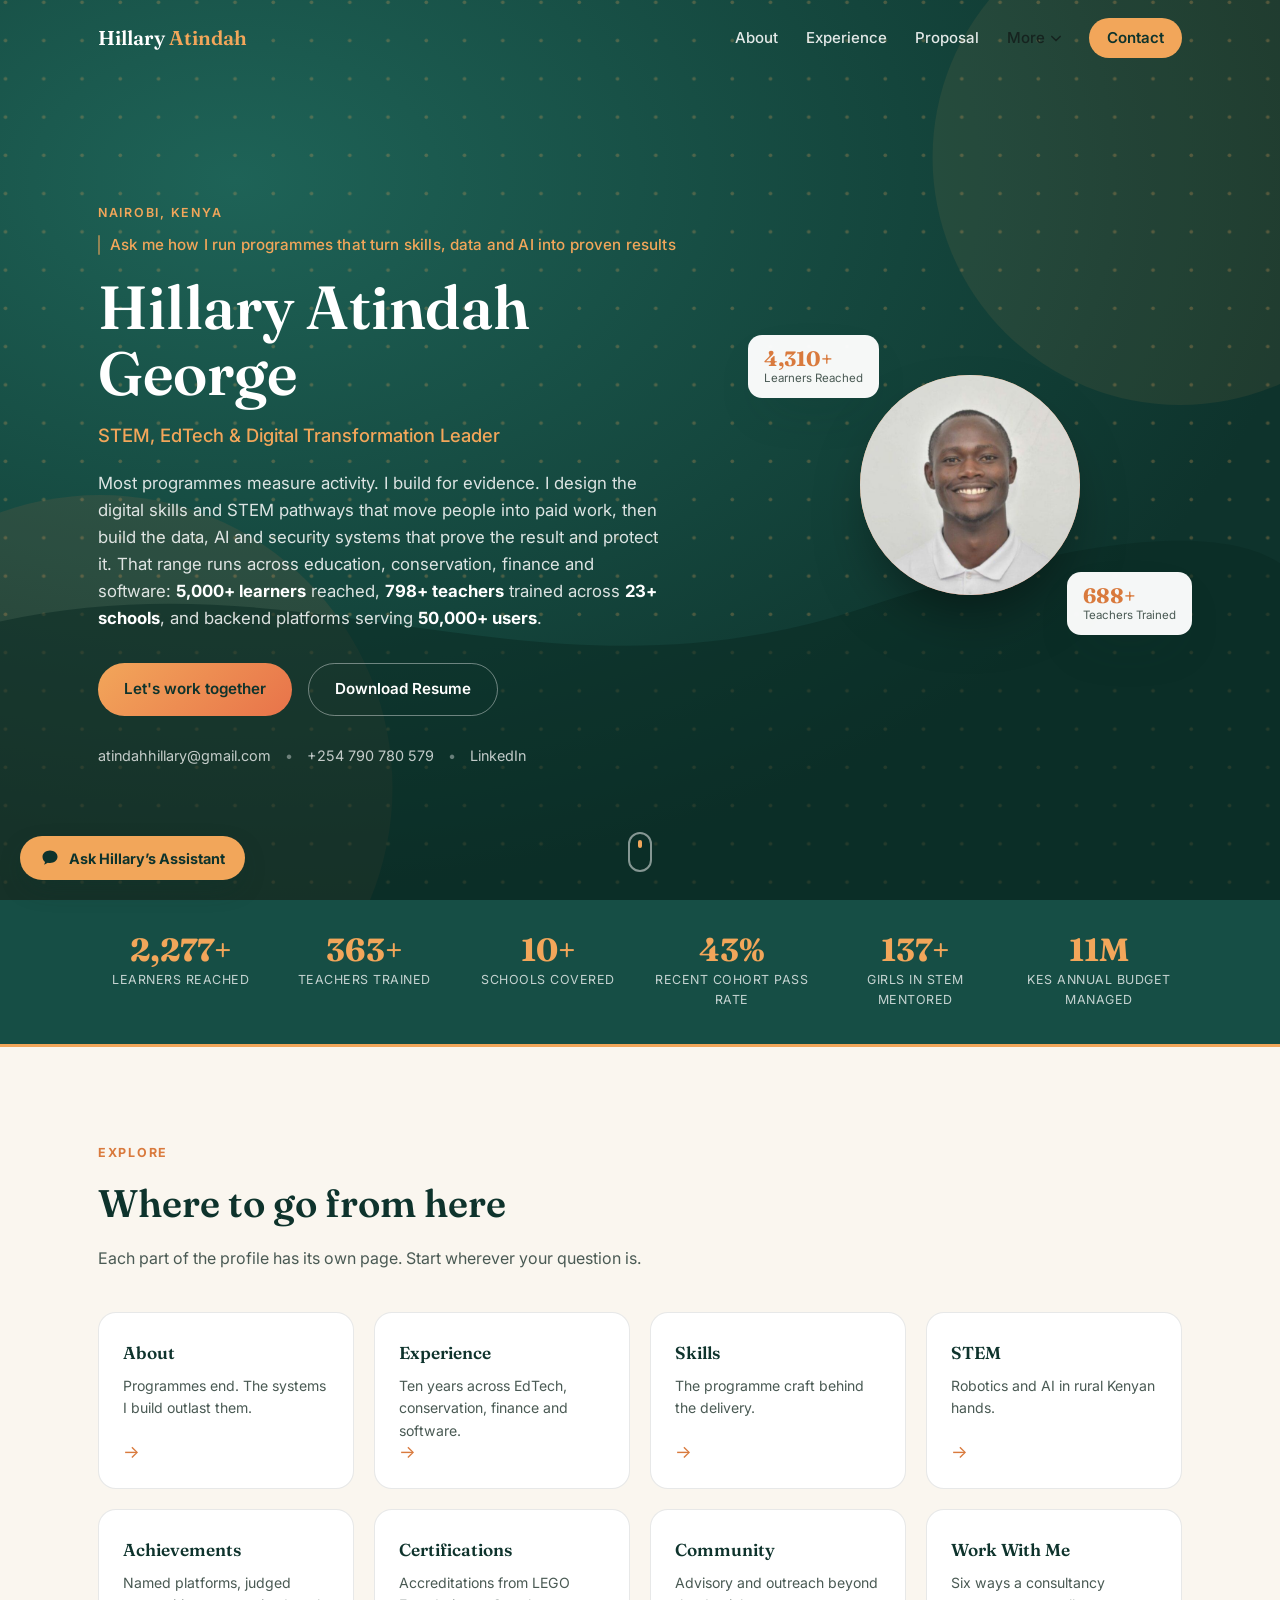
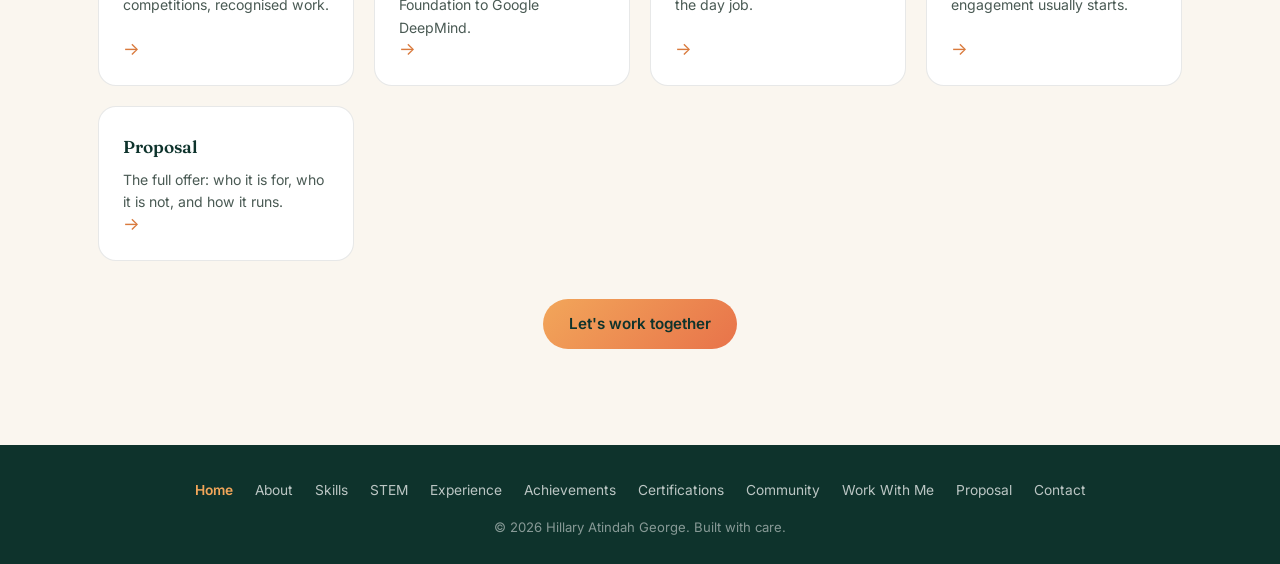
==== commit ca2f5fb6: "Rename the bot to Hillary's Assistant The launcher now reads 'Ask Hillary's Assistant' and the bot i" ====
--- a/index.html
+++ b/index.html
@@ -237,6 +237,6 @@
 </footer>
 
 <script src="main.js?v=20261121a" defer></script>
-<script src="chatbot.js?v=20261121a" defer></script>
+<script src="chatbot.js?v=20261127a" defer></script>
 </body>
 </html>
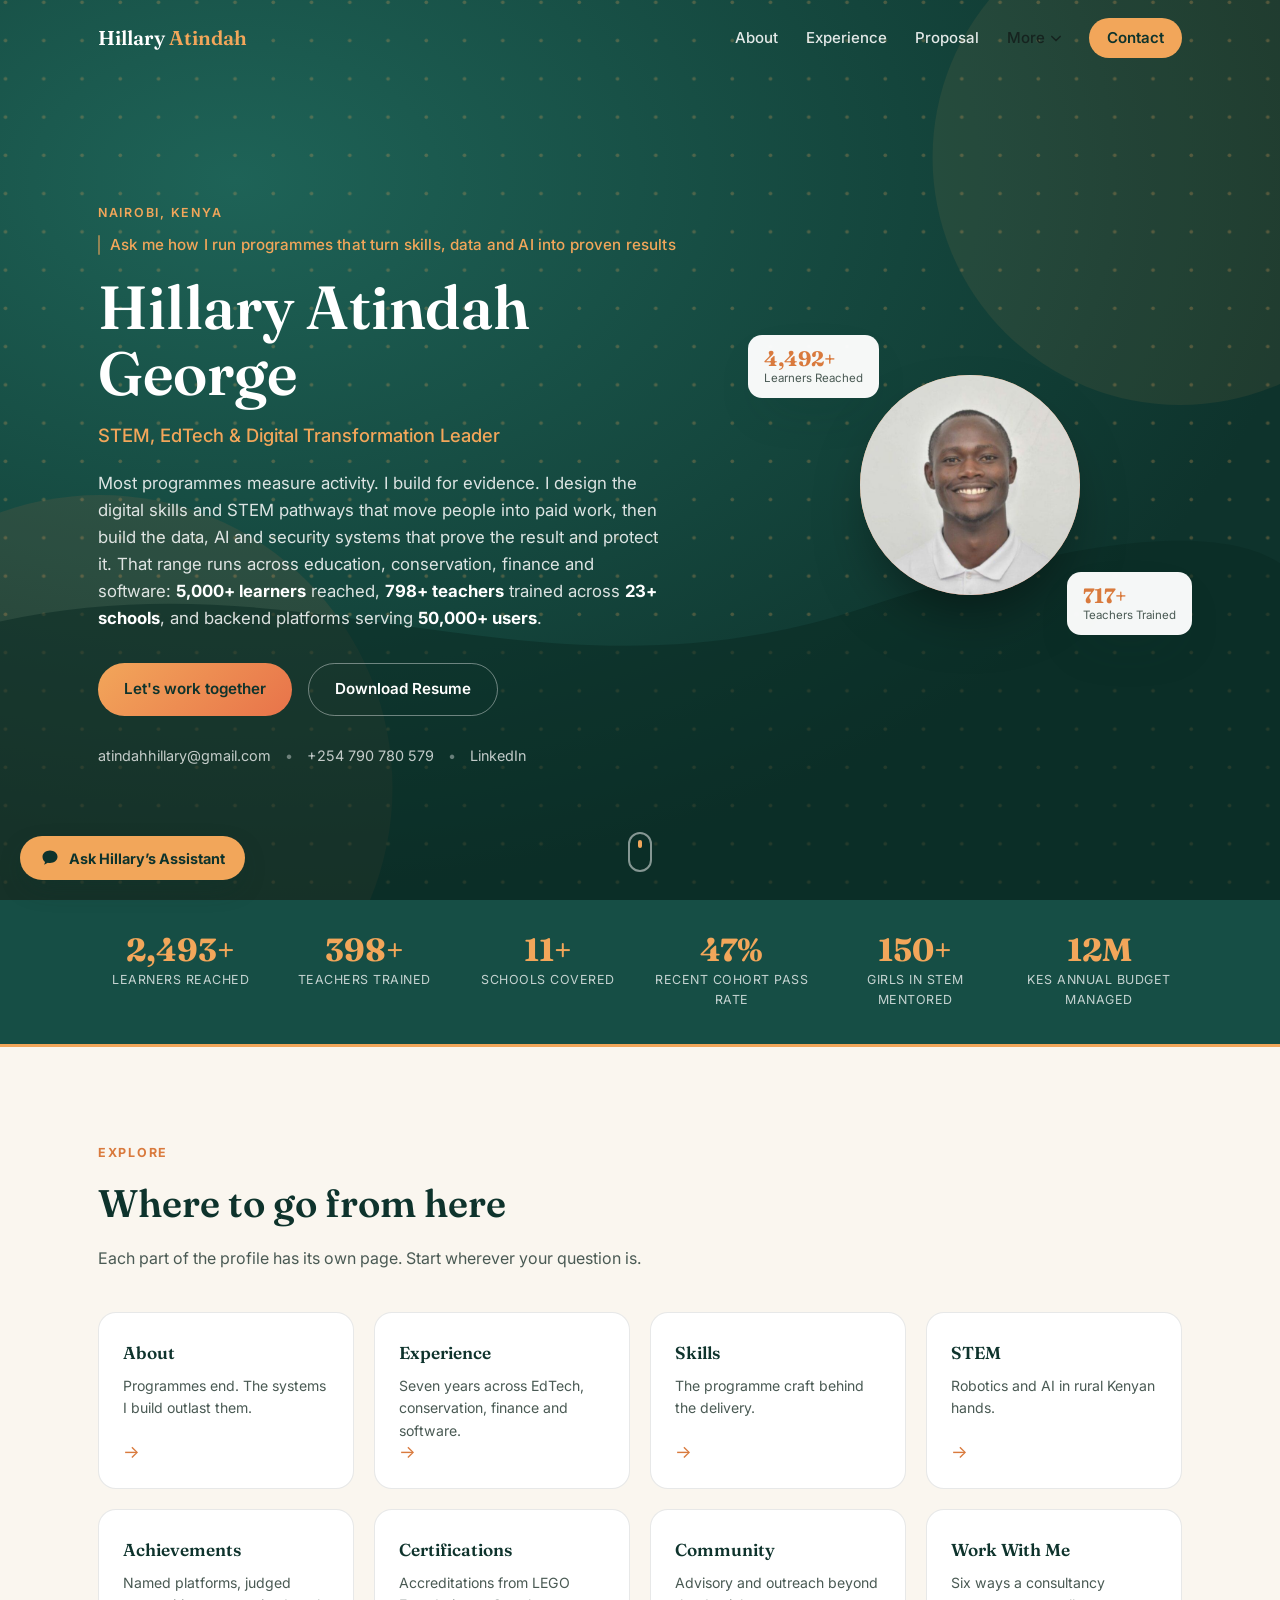
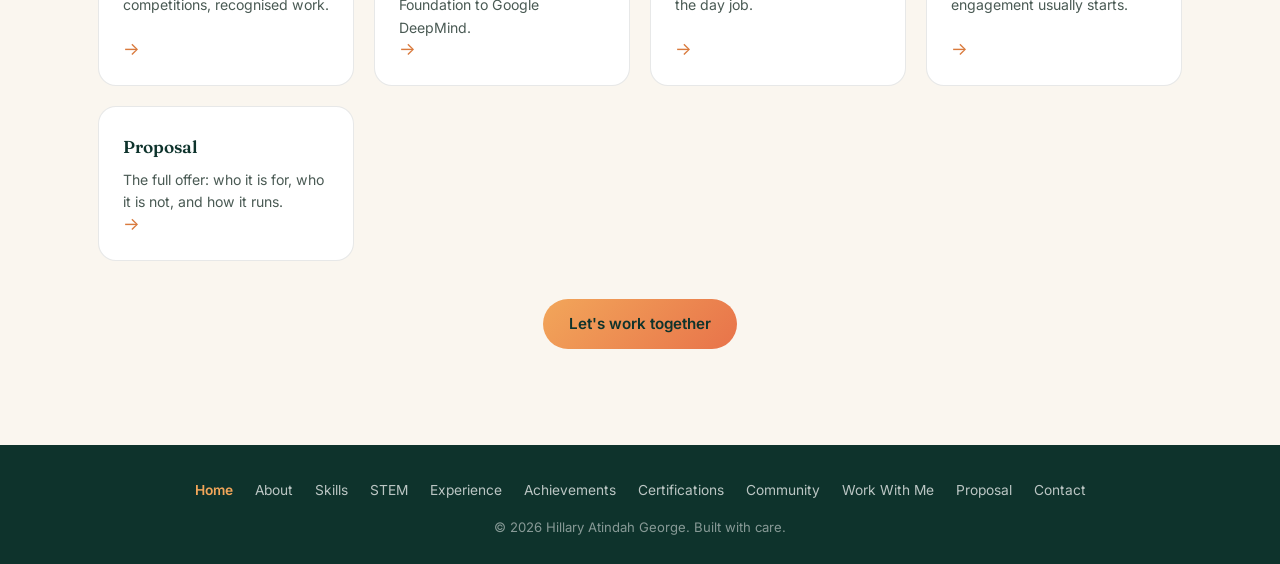
==== commit b9972e37: "Corrected CV, referees on request, and matching years and dates Replaces the downloadable CV with a " ====
--- a/index.html
+++ b/index.html
@@ -172,7 +172,7 @@
         </a>
         <a class="explore-card" href="experience.html">
           <h3>Experience</h3>
-          <p>Ten years across EdTech, conservation, finance and software.</p>
+          <p>Seven years across EdTech, conservation, finance and software.</p>
           <span class="explore-go" aria-hidden="true">&rarr;</span>
         </a>
         <a class="explore-card" href="skills.html">
@@ -237,6 +237,6 @@
 </footer>
 
 <script src="main.js?v=20261121a" defer></script>
-<script src="chatbot.js?v=20261127a" defer></script>
+<script src="chatbot.js?v=20261127b" defer></script>
 </body>
 </html>
